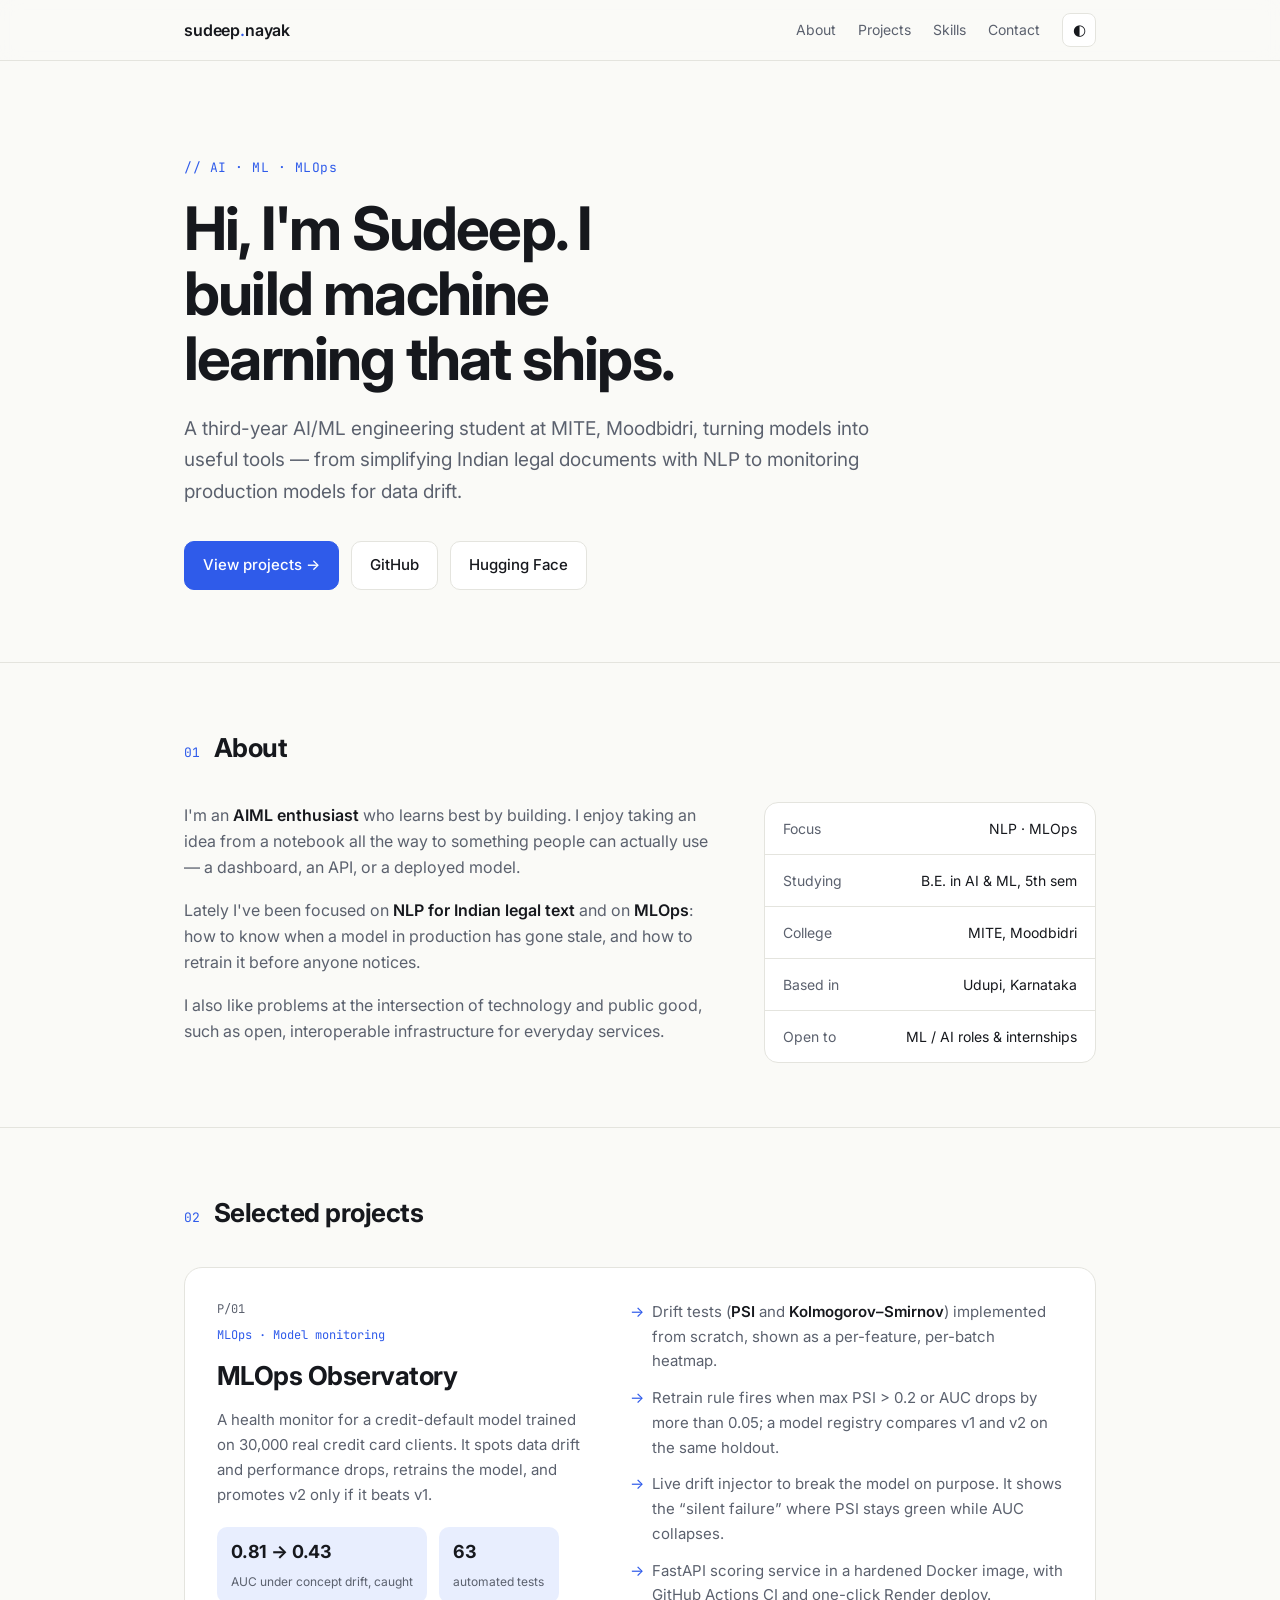
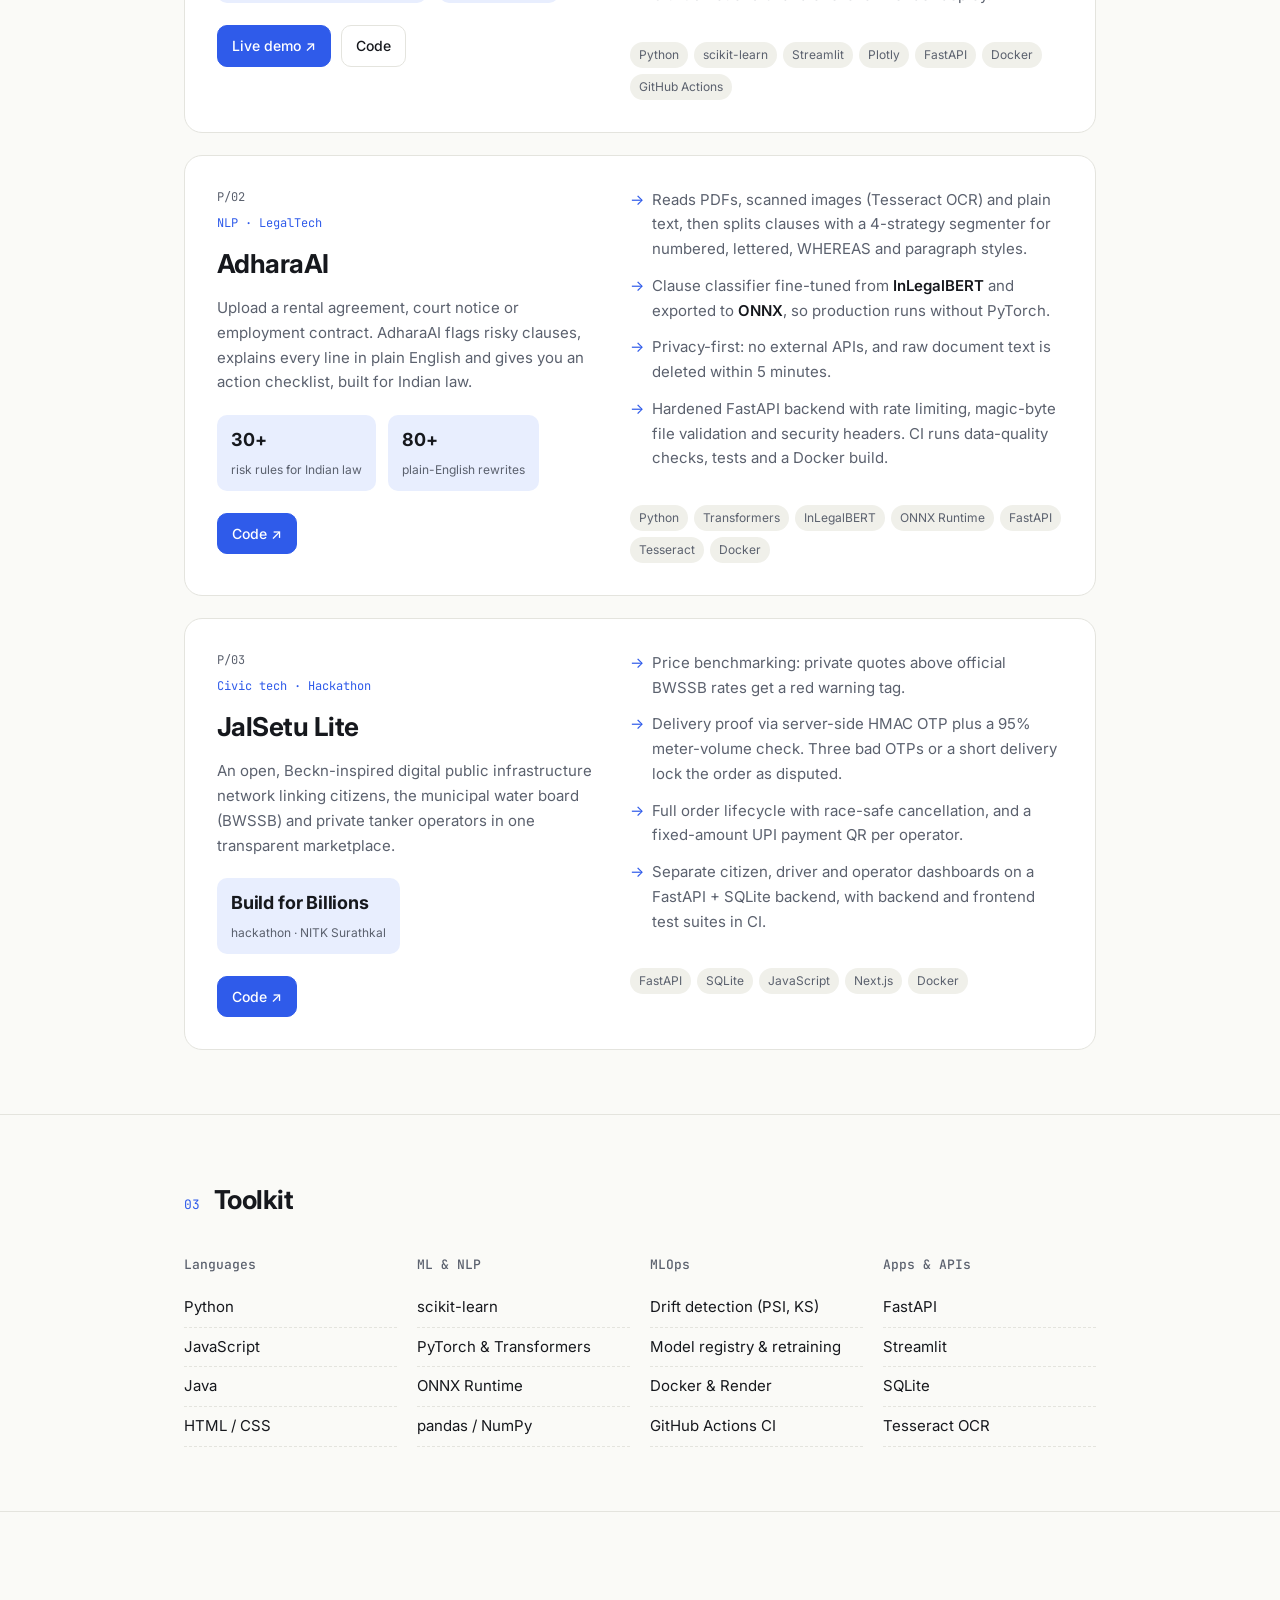
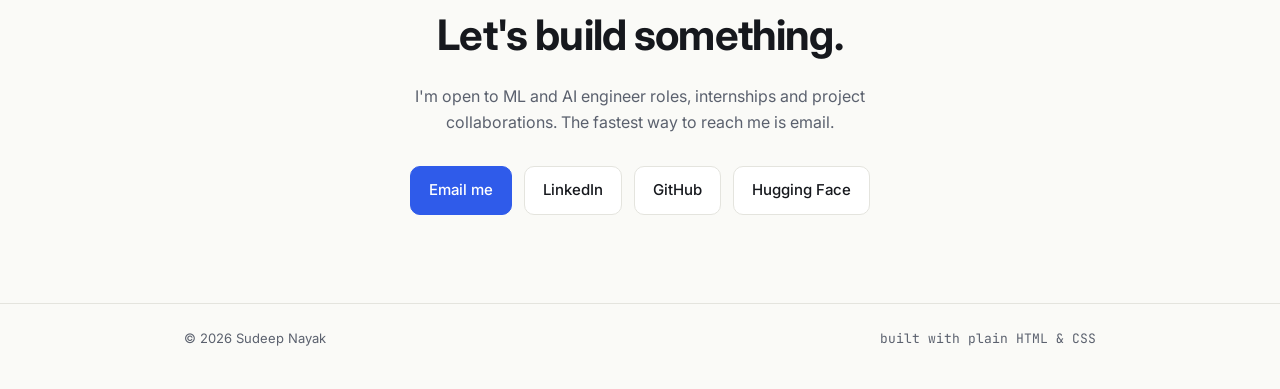
==== index.html @ ed499fe9 "Add LinkedIn link to contact section Co-Authored-By: Claude Opus 5.5 <noreply@anthropic.com> Claude-" ====
<!doctype html>
<html lang="en">
<head>
<meta charset="utf-8">
<meta name="viewport" content="width=device-width, initial-scale=1">
<title>Sudeep Nayak — AI/ML Engineer</title>
<meta name="description" content="Portfolio of Sudeep Nayak, an AI/ML undergraduate building NLP, MLOps and public-infrastructure projects.">
<link rel="preconnect" href="https://fonts.googleapis.com">
<link rel="preconnect" href="https://fonts.gstatic.com" crossorigin>
<link href="https://fonts.googleapis.com/css2?family=Inter:wght@400;500;600;700&family=JetBrains+Mono:wght@400;500&display=swap" rel="stylesheet">
<style>
  :root {
    --bg: #fafaf7;
    --surface: #ffffff;
    --text: #16181d;
    --muted: #5b616e;
    --line: #e4e4de;
    --accent: #2f5bea;
    --accent-soft: #e8eefe;
    --tag: #f0f0ea;
  }
  @media (prefers-color-scheme: dark) {
    :root:not([data-theme="light"]) {
      --bg: #0e1014;
      --surface: #161920;
      --text: #e8e9ec;
      --muted: #9aa0ad;
      --line: #262a33;
      --accent: #7c9cff;
      --accent-soft: #1b2340;
      --tag: #1d2028;
    }
  }
  :root[data-theme="dark"] {
    --bg: #0e1014;
    --surface: #161920;
    --text: #e8e9ec;
    --muted: #9aa0ad;
    --line: #262a33;
    --accent: #7c9cff;
    --accent-soft: #1b2340;
    --tag: #1d2028;
  }

  * { box-sizing: border-box; }
  html { scroll-behavior: smooth; }
  body {
    margin: 0;
    background: var(--bg);
    color: var(--text);
    font: 16px/1.65 Inter, system-ui, -apple-system, Segoe UI, sans-serif;
    -webkit-font-smoothing: antialiased;
  }
  a { color: inherit; }
  .mono { font-family: "JetBrains Mono", ui-monospace, monospace; }
  .wrap { max-width: 960px; margin: 0 auto; padding: 0 24px; }

  /* nav */
  header.nav {
    position: sticky; top: 0; z-index: 10;
    background: color-mix(in srgb, var(--bg) 85%, transparent);
    backdrop-filter: blur(10px);
    border-bottom: 1px solid var(--line);
  }
  header.nav .wrap { display: flex; align-items: center; justify-content: space-between; height: 60px; }
  .brand { font-weight: 600; text-decoration: none; letter-spacing: -0.01em; }
  .brand span { color: var(--accent); }
  nav { display: flex; gap: 22px; align-items: center; }
  nav a { text-decoration: none; color: var(--muted); font-size: 14px; }
  nav a:hover { color: var(--text); }
  .theme-btn {
    border: 1px solid var(--line); background: var(--surface); color: var(--text);
    width: 34px; height: 34px; border-radius: 8px; cursor: pointer; font-size: 15px;
  }

  /* hero */
  .hero { padding: 96px 0 72px; }
  .eyebrow { font-size: 13px; color: var(--accent); letter-spacing: 0.04em; margin: 0 0 18px; }
  .hero h1 {
    font-size: clamp(36px, 6vw, 60px); line-height: 1.08; letter-spacing: -0.03em;
    margin: 0 0 22px; font-weight: 700; max-width: 14ch;
  }
  .hero p.lead { font-size: 19px; color: var(--muted); max-width: 58ch; margin: 0 0 34px; }
  .cta { display: flex; gap: 12px; flex-wrap: wrap; }
  .btn {
    display: inline-flex; align-items: center; gap: 8px;
    padding: 11px 18px; border-radius: 10px; font-weight: 500; font-size: 15px;
    text-decoration: none; border: 1px solid var(--line); background: var(--surface);
  }
  .btn.primary { background: var(--accent); border-color: var(--accent); color: #fff; }
  :root[data-theme="dark"] .btn.primary { color: #0e1014; }
  @media (prefers-color-scheme: dark) { :root:not([data-theme="light"]) .btn.primary { color: #0e1014; } }
  .btn:hover { transform: translateY(-1px); }

  /* sections */
  section { padding: 64px 0; border-top: 1px solid var(--line); }
  .sec-head { display: flex; align-items: baseline; gap: 14px; margin-bottom: 32px; }
  .sec-head .num { color: var(--accent); font-size: 13px; }
  .sec-head h2 { margin: 0; font-size: 26px; letter-spacing: -0.02em; }

  .about { display: grid; grid-template-columns: 1.6fr 1fr; gap: 48px; }
  .about p { margin: 0 0 16px; color: var(--muted); }
  .about p strong { color: var(--text); font-weight: 600; }
  .facts { list-style: none; padding: 0; margin: 0; border: 1px solid var(--line); border-radius: 14px; background: var(--surface); }
  .facts li { display: flex; justify-content: space-between; gap: 12px; padding: 14px 18px; border-bottom: 1px solid var(--line); font-size: 14px; }
  .facts li:last-child { border-bottom: 0; }
  .facts li span:first-child { color: var(--muted); }
  .facts li span:last-child { text-align: right; }

  /* projects */
  .projects { display: grid; gap: 22px; }
  .proj {
    display: grid; grid-template-columns: 1fr 1.15fr; gap: 36px;
    background: var(--surface); border: 1px solid var(--line); border-radius: 18px; padding: 32px;
    transition: border-color .15s;
  }
  .proj:hover { border-color: var(--accent); }
  .idx { font-size: 12px; color: var(--muted); margin-bottom: 6px; }
  .kind { font-size: 12px; color: var(--accent); margin-bottom: 10px; }
  .proj h3 { margin: 0 0 10px; font-size: 26px; letter-spacing: -0.02em; }
  .proj .sum { margin: 0 0 20px; color: var(--muted); font-size: 15px; }
  .stat-row { display: flex; gap: 12px; flex-wrap: wrap; margin-bottom: 22px; }
  .stat { background: var(--accent-soft); border-radius: 10px; padding: 10px 14px; min-width: 120px; }
  .stat b { display: block; font-size: 18px; letter-spacing: -0.01em; }
  .stat span { font-size: 12px; color: var(--muted); }
  .links { display: flex; gap: 10px; flex-wrap: wrap; }
  .btn.sm { padding: 8px 14px; font-size: 14px; }
  .hl { margin: 0 0 22px; padding: 0; list-style: none; }
  .hl li { position: relative; padding: 0 0 12px 22px; font-size: 15px; color: var(--muted); }
  .hl li::before { content: "→"; position: absolute; left: 0; color: var(--accent); }
  .hl b { color: var(--text); font-weight: 600; }
  .tags { display: flex; flex-wrap: wrap; gap: 6px; }
  .tag { font-size: 12px; padding: 3px 9px; border-radius: 999px; background: var(--tag); color: var(--muted); }

  /* skills */
  .skills { display: grid; grid-template-columns: repeat(4, 1fr); gap: 20px; }
  .skill-col h4 { margin: 0 0 12px; font-size: 13px; color: var(--muted); font-weight: 500; }
  .skill-col ul { list-style: none; padding: 0; margin: 0; }
  .skill-col li { padding: 7px 0; border-bottom: 1px dashed var(--line); font-size: 15px; }

  /* contact */
  .contact { text-align: center; padding: 88px 0; }
  .contact h2 { font-size: clamp(28px, 4.5vw, 42px); letter-spacing: -0.02em; margin: 0 0 14px; }
  .contact p { color: var(--muted); margin: 0 auto 30px; max-width: 48ch; }
  .contact .cta { justify-content: center; }
  footer { border-top: 1px solid var(--line); padding: 24px 0 40px; font-size: 13px; color: var(--muted); }
  footer .wrap { display: flex; justify-content: space-between; flex-wrap: wrap; gap: 8px; }

  @media (max-width: 760px) {
    .wrap { padding: 0 16px; }
    nav a.hide-sm { display: none; }
    .hero { padding: 64px 0 52px; }
    .about { grid-template-columns: 1fr; gap: 24px; }
    .proj { grid-template-columns: 1fr; gap: 8px; padding: 22px; }
    .skills { grid-template-columns: 1fr 1fr; }
  }
</style>
</head>
<body>

<header class="nav">
  <div class="wrap">
    <a class="brand" href="#top">sudeep<span>.</span>nayak</a>
    <nav>
      <a class="hide-sm" href="#about">About</a>
      <a href="#projects">Projects</a>
      <a class="hide-sm" href="#skills">Skills</a>
      <a href="#contact">Contact</a>
      <button class="theme-btn" id="theme" aria-label="Toggle dark mode">◐</button>
    </nav>
  </div>
</header>

<main id="top">
  <div class="wrap">
    <div class="hero">
      <p class="eyebrow mono">// AI · ML · MLOps</p>
      <h1>Hi, I'm Sudeep. I build machine learning that ships.</h1>
      <p class="lead">A third-year AI/ML engineering student at MITE, Moodbidri, turning models into useful tools — from simplifying Indian legal documents with NLP to monitoring production models for data drift.</p>
      <div class="cta">
        <a class="btn primary" href="#projects">View projects →</a>
        <a class="btn" href="https://github.com/Sudeepn1104" target="_blank" rel="noopener">GitHub</a>
        <a class="btn" href="https://huggingface.co/Sudeepn1104" target="_blank" rel="noopener">Hugging Face</a>
      </div>
    </div>
  </div>

  <section id="about">
    <div class="wrap">
      <div class="sec-head"><span class="num mono">01</span><h2>About</h2></div>
      <div class="about">
        <div>
          <p>I'm an <strong>AIML enthusiast</strong> who learns best by building. I enjoy taking an idea from a notebook all the way to something people can actually use — a dashboard, an API, or a deployed model.</p>
          <p>Lately I've been focused on <strong>NLP for Indian legal text</strong> and on <strong>MLOps</strong>: how to know when a model in production has gone stale, and how to retrain it before anyone notices.</p>
          <p>I also like problems at the intersection of technology and public good, such as open, interoperable infrastructure for everyday services.</p>
        </div>
        <ul class="facts">
          <li><span>Focus</span><span>NLP · MLOps</span></li>
          <li><span>Studying</span><span>B.E. in AI &amp; ML, 5th sem</span></li>
          <li><span>College</span><span>MITE, Moodbidri</span></li>
          <li><span>Based in</span><span>Udupi, Karnataka</span></li>
          <li><span>Open to</span><span>ML / AI roles &amp; internships</span></li>
        </ul>
      </div>
    </div>
  </section>

  <section id="projects">
    <div class="wrap">
      <div class="sec-head"><span class="num mono">02</span><h2>Selected projects</h2></div>

      <div class="projects">
        <article class="proj">
          <div class="proj-side">
            <div class="idx mono">P/01</div>
            <div class="kind mono">MLOps · Model monitoring</div>
            <h3>MLOps Observatory</h3>
            <p class="sum">A health monitor for a credit-default model trained on 30,000 real credit card clients. It spots data drift and performance drops, retrains the model, and promotes v2 only if it beats v1.</p>
            <div class="stat-row">
              <div class="stat"><b>0.81 → 0.43</b><span>AUC under concept drift, caught</span></div>
              <div class="stat"><b>63</b><span>automated tests</span></div>
            </div>
            <div class="links">
              <a class="btn primary sm" href="https://mlops-observatory-sudeepunayak.streamlit.app/" target="_blank" rel="noopener">Live demo ↗</a>
              <a class="btn sm" href="https://github.com/Sudeepn1104/MLOPs-Observatory" target="_blank" rel="noopener">Code</a>
            </div>
          </div>
          <div class="proj-main">
            <ul class="hl">
              <li>Drift tests (<b>PSI</b> and <b>Kolmogorov–Smirnov</b>) implemented from scratch, shown as a per-feature, per-batch heatmap.</li>
              <li>Retrain rule fires when max PSI &gt; 0.2 or AUC drops by more than 0.05; a model registry compares v1 and v2 on the same holdout.</li>
              <li>Live drift injector to break the model on purpose. It shows the “silent failure” where PSI stays green while AUC collapses.</li>
              <li>FastAPI scoring service in a hardened Docker image, with GitHub Actions CI and one-click Render deploy.</li>
            </ul>
            <div class="tags"><span class="tag">Python</span><span class="tag">scikit-learn</span><span class="tag">Streamlit</span><span class="tag">Plotly</span><span class="tag">FastAPI</span><span class="tag">Docker</span><span class="tag">GitHub Actions</span></div>
          </div>
        </article>

        <article class="proj">
          <div class="proj-side">
            <div class="idx mono">P/02</div>
            <div class="kind mono">NLP · LegalTech</div>
            <h3>AdharaAI</h3>
            <p class="sum">Upload a rental agreement, court notice or employment contract. AdharaAI flags risky clauses, explains every line in plain English and gives you an action checklist, built for Indian law.</p>
            <div class="stat-row">
              <div class="stat"><b>30+</b><span>risk rules for Indian law</span></div>
              <div class="stat"><b>80+</b><span>plain-English rewrites</span></div>
            </div>
            <div class="links">
              <a class="btn primary sm" href="https://github.com/Sudeepn1104/AdharaAI" target="_blank" rel="noopener">Code ↗</a>
            </div>
          </div>
          <div class="proj-main">
            <ul class="hl">
              <li>Reads PDFs, scanned images (Tesseract OCR) and plain text, then splits clauses with a 4-strategy segmenter for numbered, lettered, WHEREAS and paragraph styles.</li>
              <li>Clause classifier fine-tuned from <b>InLegalBERT</b> and exported to <b>ONNX</b>, so production runs without PyTorch.</li>
              <li>Privacy-first: no external APIs, and raw document text is deleted within 5 minutes.</li>
              <li>Hardened FastAPI backend with rate limiting, magic-byte file validation and security headers. CI runs data-quality checks, tests and a Docker build.</li>
            </ul>
            <div class="tags"><span class="tag">Python</span><span class="tag">Transformers</span><span class="tag">InLegalBERT</span><span class="tag">ONNX Runtime</span><span class="tag">FastAPI</span><span class="tag">Tesseract</span><span class="tag">Docker</span></div>
          </div>
        </article>

        <article class="proj">
          <div class="proj-side">
            <div class="idx mono">P/03</div>
            <div class="kind mono">Civic tech · Hackathon</div>
            <h3>JalSetu Lite</h3>
            <p class="sum">An open, Beckn-inspired digital public infrastructure network linking citizens, the municipal water board (BWSSB) and private tanker operators in one transparent marketplace.</p>
            <div class="stat-row">
              <div class="stat"><b>Build for Billions</b><span>hackathon · NITK Surathkal</span></div>
            </div>
            <div class="links">
              <a class="btn primary sm" href="https://github.com/Sudeepn1104/jalsetu-lite" target="_blank" rel="noopener">Code ↗</a>
            </div>
          </div>
          <div class="proj-main">
            <ul class="hl">
              <li>Price benchmarking: private quotes above official BWSSB rates get a red warning tag.</li>
              <li>Delivery proof via server-side HMAC OTP plus a 95% meter-volume check. Three bad OTPs or a short delivery lock the order as disputed.</li>
              <li>Full order lifecycle with race-safe cancellation, and a fixed-amount UPI payment QR per operator.</li>
              <li>Separate citizen, driver and operator dashboards on a FastAPI + SQLite backend, with backend and frontend test suites in CI.</li>
            </ul>
            <div class="tags"><span class="tag">FastAPI</span><span class="tag">SQLite</span><span class="tag">JavaScript</span><span class="tag">Next.js</span><span class="tag">Docker</span></div>
          </div>
        </article>
      </div>
    </div>
  </section>

  <section id="skills">
    <div class="wrap">
      <div class="sec-head"><span class="num mono">03</span><h2>Toolkit</h2></div>
      <div class="skills">
        <div class="skill-col"><h4 class="mono">Languages</h4><ul><li>Python</li><li>JavaScript</li><li>Java</li><li>HTML / CSS</li></ul></div>
        <div class="skill-col"><h4 class="mono">ML &amp; NLP</h4><ul><li>scikit-learn</li><li>PyTorch &amp; Transformers</li><li>ONNX Runtime</li><li>pandas / NumPy</li></ul></div>
        <div class="skill-col"><h4 class="mono">MLOps</h4><ul><li>Drift detection (PSI, KS)</li><li>Model registry &amp; retraining</li><li>Docker &amp; Render</li><li>GitHub Actions CI</li></ul></div>
        <div class="skill-col"><h4 class="mono">Apps &amp; APIs</h4><ul><li>FastAPI</li><li>Streamlit</li><li>SQLite</li><li>Tesseract OCR</li></ul></div>
      </div>
    </div>
  </section>

  <section id="contact" class="contact">
    <div class="wrap">
      <h2>Let's build something.</h2>
      <p>I'm open to ML and AI engineer roles, internships and project collaborations. The fastest way to reach me is email.</p>
      <div class="cta">
        <a class="btn primary" href="mailto:sudeepnayak1104@gmail.com">Email me</a>
        <a class="btn" href="https://www.linkedin.com/in/sudeep-u-nayak-b69313374/" target="_blank" rel="noopener">LinkedIn</a>
        <a class="btn" href="https://github.com/Sudeepn1104" target="_blank" rel="noopener">GitHub</a>
        <a class="btn" href="https://huggingface.co/Sudeepn1104" target="_blank" rel="noopener">Hugging Face</a>
      </div>
    </div>
  </section>
</main>

<footer>
  <div class="wrap">
    <span>© <span id="yr">2026</span> Sudeep Nayak</span>
    <span class="mono">built with plain HTML &amp; CSS</span>
  </div>
</footer>

<script>
  (function () {
    var root = document.documentElement, btn = document.getElementById('theme');
    try { var saved = localStorage.getItem('theme'); if (saved) root.dataset.theme = saved; } catch (e) {}
    btn.addEventListener('click', function () {
      var dark = root.dataset.theme ? root.dataset.theme === 'dark'
        : matchMedia('(prefers-color-scheme: dark)').matches;
      root.dataset.theme = dark ? 'light' : 'dark';
      try { localStorage.setItem('theme', root.dataset.theme); } catch (e) {}
    });
    document.getElementById('yr').textContent = new Date().getFullYear();
  })();
</script>
</body>
</html>
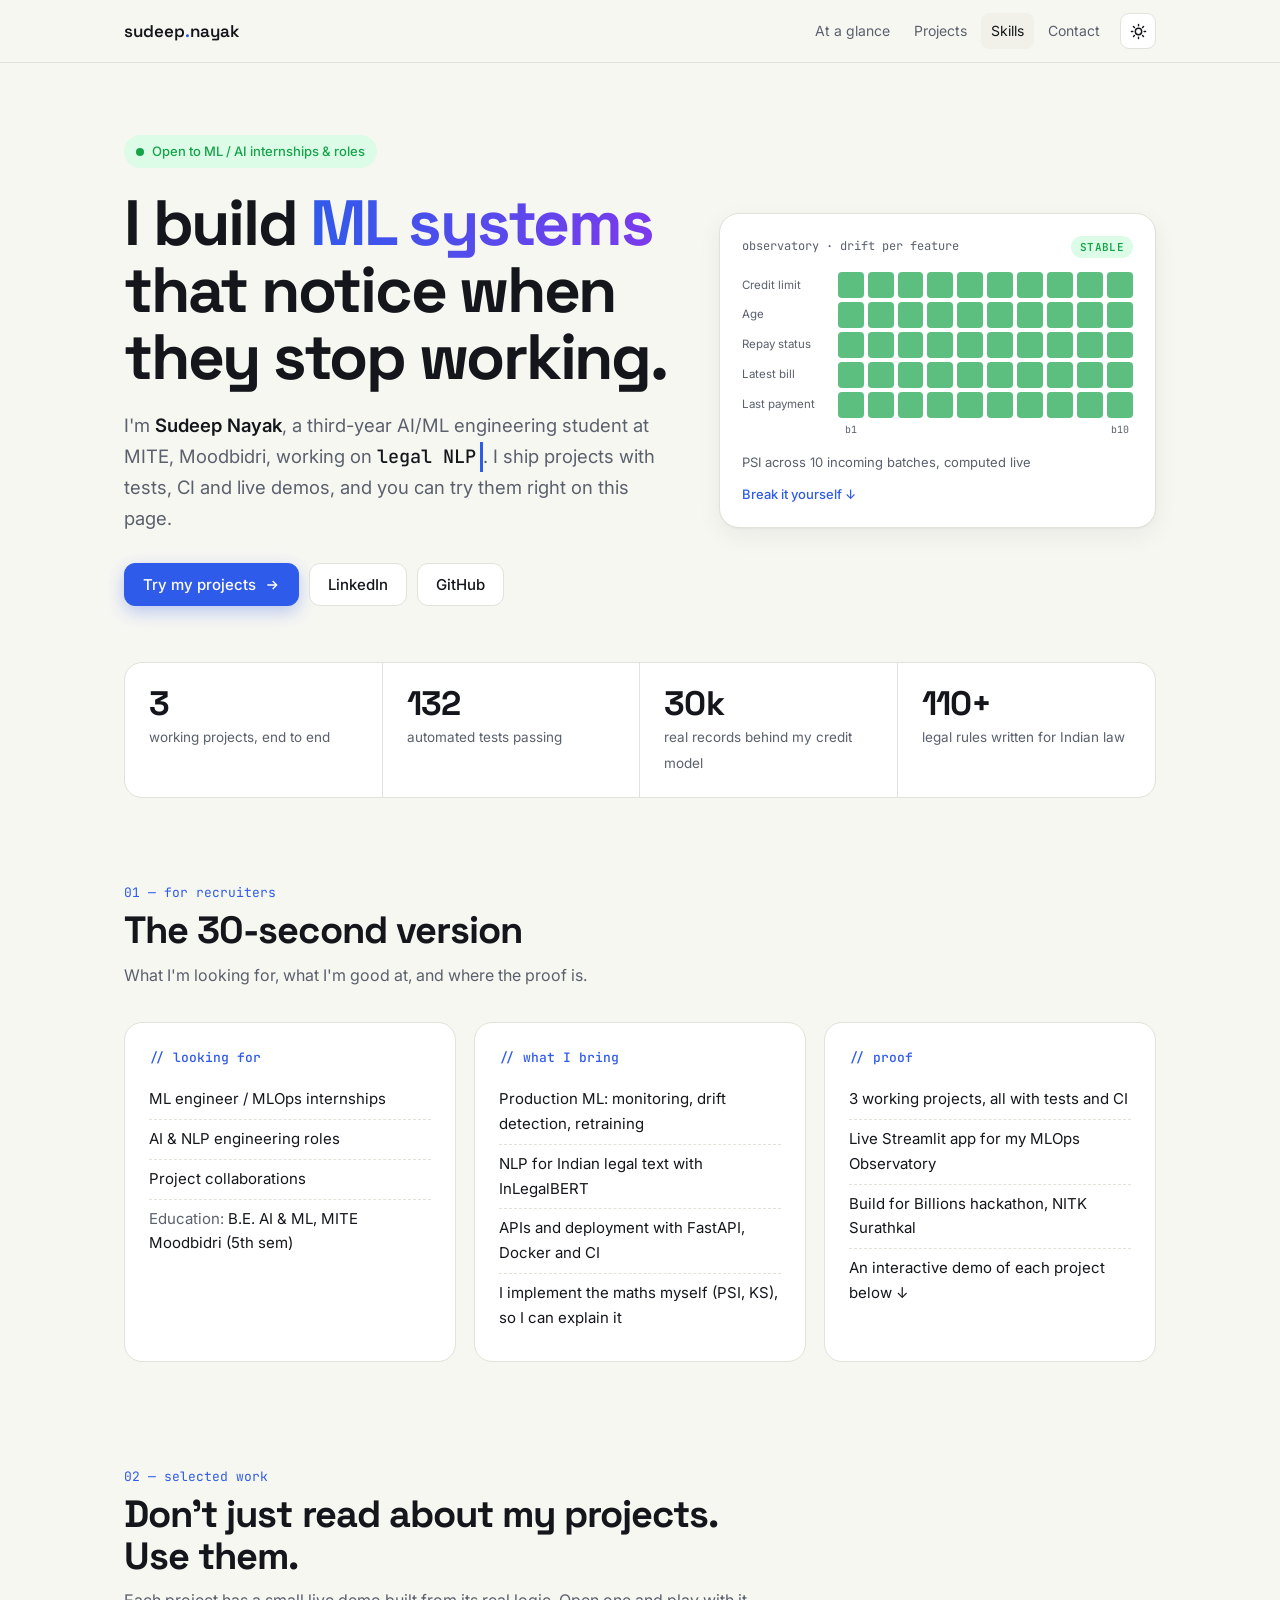
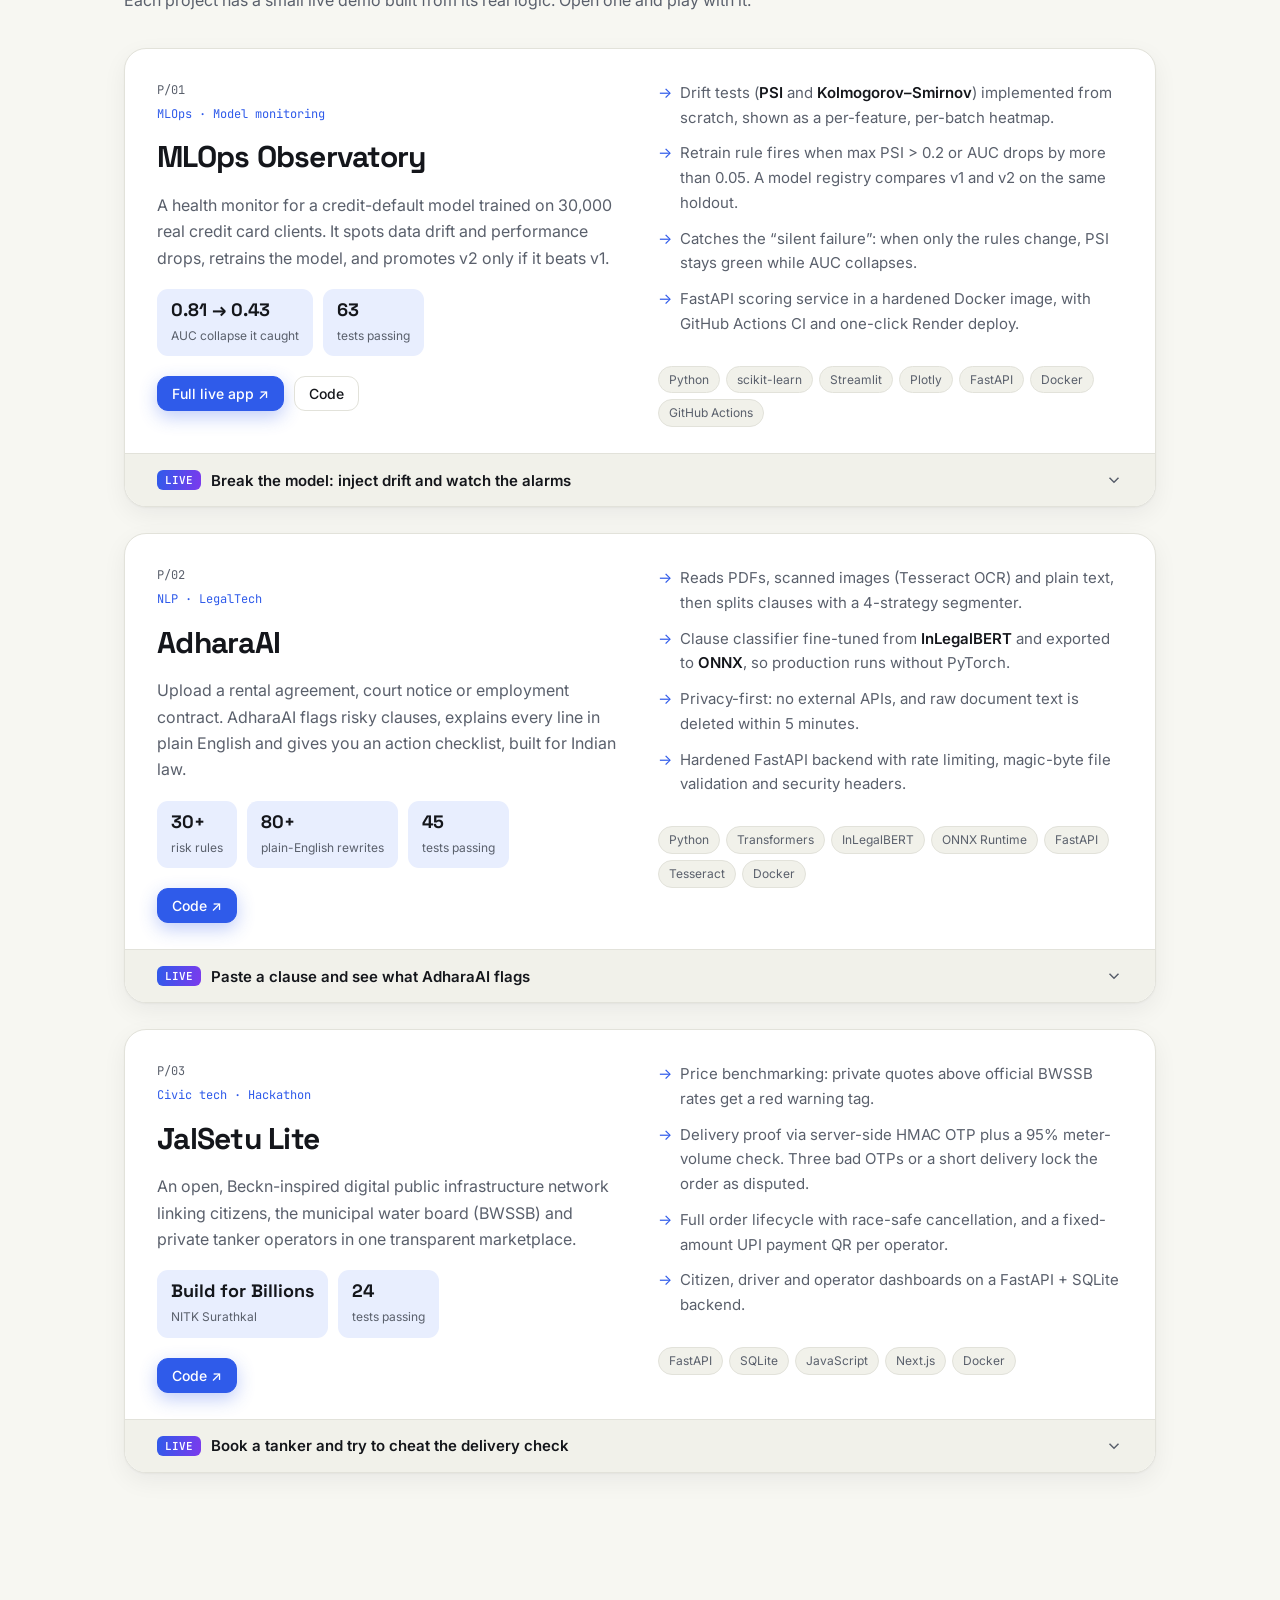
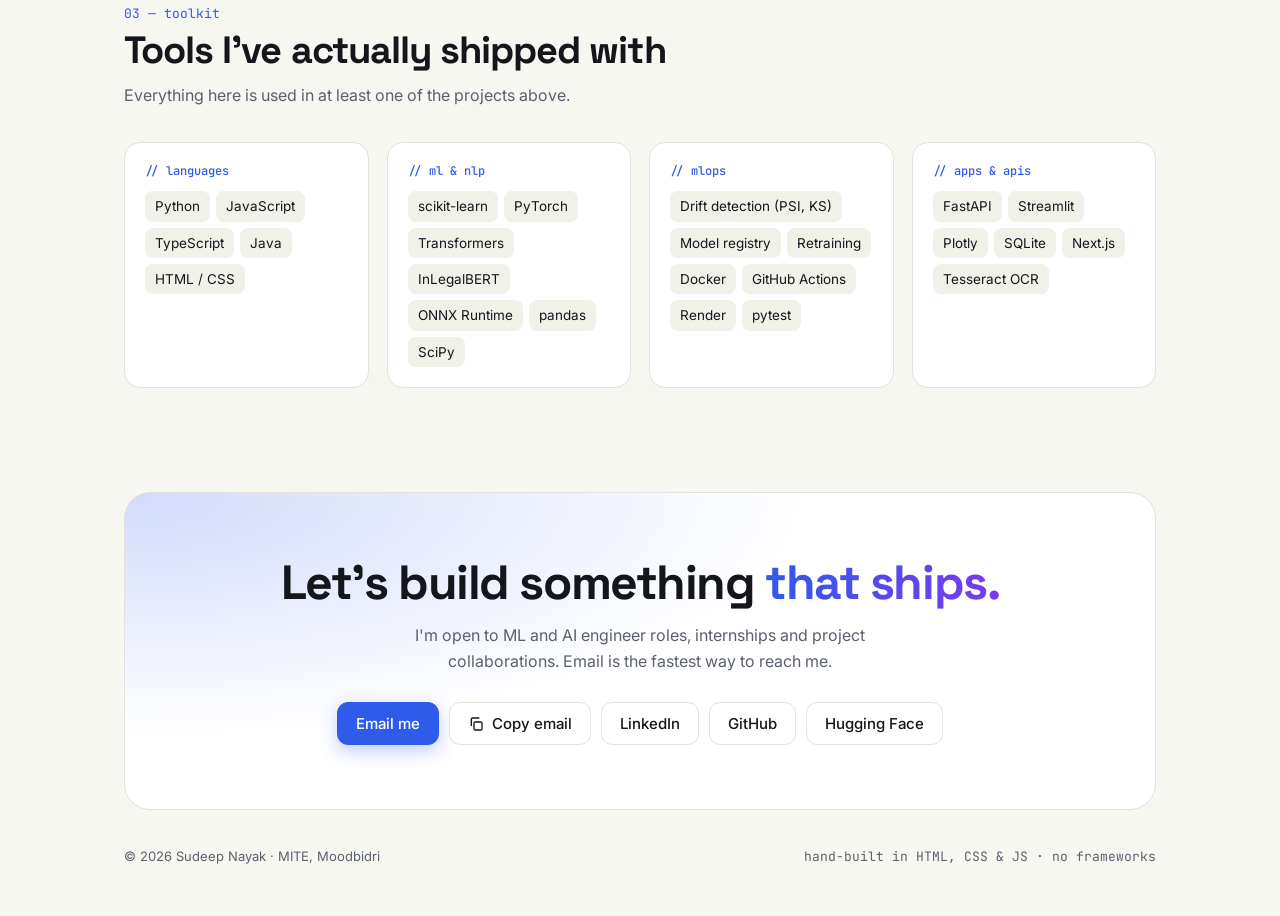
==== commit 9d5cf5da: "Make portfolio interactive - Live demos for all three projects, built from their real logic:   drift" ====
--- a/index.html
+++ b/index.html
@@ -3,170 +3,279 @@
 <head>
 <meta charset="utf-8">
 <meta name="viewport" content="width=device-width, initial-scale=1">
-<title>Sudeep Nayak — AI/ML Engineer</title>
-<meta name="description" content="Portfolio of Sudeep Nayak, an AI/ML undergraduate building NLP, MLOps and public-infrastructure projects.">
+<title>Sudeep Nayak — ML &amp; MLOps Engineer</title>
+<meta name="description" content="Sudeep Nayak, third-year AI/ML engineering student at MITE Moodbidri. Interactive portfolio: MLOps Observatory, AdharaAI and JalSetu Lite.">
+<meta property="og:title" content="Sudeep Nayak — ML &amp; MLOps Engineer">
+<meta property="og:description" content="I build ML systems that notice when they stop working. Try my projects live on this page.">
 <link rel="preconnect" href="https://fonts.googleapis.com">
 <link rel="preconnect" href="https://fonts.gstatic.com" crossorigin>
-<link href="https://fonts.googleapis.com/css2?family=Inter:wght@400;500;600;700&family=JetBrains+Mono:wght@400;500&display=swap" rel="stylesheet">
+<link href="https://fonts.googleapis.com/css2?family=Space+Grotesk:wght@500;600;700&family=Inter:wght@400;500;600&family=JetBrains+Mono:wght@400;500&display=swap" rel="stylesheet">
 <style>
   :root {
-    --bg: #fafaf7;
+    --bg: #f7f7f2;
     --surface: #ffffff;
-    --text: #16181d;
-    --muted: #5b616e;
-    --line: #e4e4de;
+    --surface-2: #f1f1ea;
+    --text: #14161b;
+    --muted: #5a606c;
+    --line: #e2e2da;
     --accent: #2f5bea;
+    --accent-2: #7c3aed;
     --accent-soft: #e8eefe;
-    --tag: #f0f0ea;
+    --ok: #16a34a; --ok-soft: #dcfce7;
+    --warn: #d97706; --warn-soft: #fef3c7;
+    --bad: #dc2626; --bad-soft: #fee2e2;
+    --on-accent: #ffffff;
+    --shadow: 0 1px 2px rgba(20,22,27,.04), 0 8px 24px rgba(20,22,27,.06);
   }
   @media (prefers-color-scheme: dark) {
     :root:not([data-theme="light"]) {
-      --bg: #0e1014;
-      --surface: #161920;
-      --text: #e8e9ec;
-      --muted: #9aa0ad;
-      --line: #262a33;
-      --accent: #7c9cff;
-      --accent-soft: #1b2340;
-      --tag: #1d2028;
+      --bg: #0c0e12; --surface: #14171d; --surface-2: #1a1e26; --text: #e9eaee; --muted: #9aa1ae; --line: #252a33;
+      --accent: #7c9cff; --accent-2: #b38cff; --accent-soft: #1a2240;
+      --ok: #4ade80; --ok-soft: #0f2a1a; --warn: #fbbf24; --warn-soft: #2d230b; --bad: #f87171; --bad-soft: #321414;
+      --on-accent: #0c0e12; --shadow: 0 1px 2px rgba(0,0,0,.3), 0 8px 24px rgba(0,0,0,.25);
     }
   }
   :root[data-theme="dark"] {
-    --bg: #0e1014;
-    --surface: #161920;
-    --text: #e8e9ec;
-    --muted: #9aa0ad;
-    --line: #262a33;
-    --accent: #7c9cff;
-    --accent-soft: #1b2340;
-    --tag: #1d2028;
+    --bg: #0c0e12; --surface: #14171d; --surface-2: #1a1e26; --text: #e9eaee; --muted: #9aa1ae; --line: #252a33;
+    --accent: #7c9cff; --accent-2: #b38cff; --accent-soft: #1a2240;
+    --ok: #4ade80; --ok-soft: #0f2a1a; --warn: #fbbf24; --warn-soft: #2d230b; --bad: #f87171; --bad-soft: #321414;
+    --on-accent: #0c0e12; --shadow: 0 1px 2px rgba(0,0,0,.3), 0 8px 24px rgba(0,0,0,.25);
   }
 
   * { box-sizing: border-box; }
-  html { scroll-behavior: smooth; }
-  body {
-    margin: 0;
-    background: var(--bg);
-    color: var(--text);
-    font: 16px/1.65 Inter, system-ui, -apple-system, Segoe UI, sans-serif;
-    -webkit-font-smoothing: antialiased;
-  }
+  html { scroll-behavior: smooth; scroll-padding-top: 72px; }
+  body { margin: 0; background: var(--bg); color: var(--text); font: 16px/1.65 Inter, system-ui, sans-serif; -webkit-font-smoothing: antialiased; overflow-x: hidden; }
   a { color: inherit; }
+  h1, h2, h3 { font-family: "Space Grotesk", Inter, sans-serif; }
   .mono { font-family: "JetBrains Mono", ui-monospace, monospace; }
-  .wrap { max-width: 960px; margin: 0 auto; padding: 0 24px; }
-
-  /* nav */
-  header.nav {
-    position: sticky; top: 0; z-index: 10;
-    background: color-mix(in srgb, var(--bg) 85%, transparent);
-    backdrop-filter: blur(10px);
-    border-bottom: 1px solid var(--line);
-  }
-  header.nav .wrap { display: flex; align-items: center; justify-content: space-between; height: 60px; }
-  .brand { font-weight: 600; text-decoration: none; letter-spacing: -0.01em; }
+  .wrap { max-width: 1080px; margin: 0 auto; padding: 0 24px; }
+  :focus-visible { outline: 2px solid var(--accent); outline-offset: 2px; border-radius: 6px; }
+
+  /* progress + nav */
+  #progress { position: fixed; top: 0; left: 0; height: 3px; width: 0; z-index: 30; background: linear-gradient(90deg, var(--accent), var(--accent-2)); }
+  header.nav { position: sticky; top: 0; z-index: 20; background: color-mix(in srgb, var(--bg) 82%, transparent); backdrop-filter: blur(12px); border-bottom: 1px solid var(--line); }
+  header.nav .wrap { display: flex; align-items: center; justify-content: space-between; height: 62px; }
+  .brand { font: 600 17px "Space Grotesk", sans-serif; text-decoration: none; }
   .brand span { color: var(--accent); }
-  nav { display: flex; gap: 22px; align-items: center; }
-  nav a { text-decoration: none; color: var(--muted); font-size: 14px; }
+  nav { display: flex; gap: 4px; align-items: center; }
+  nav a { text-decoration: none; color: var(--muted); font-size: 14px; padding: 6px 10px; border-radius: 8px; }
   nav a:hover { color: var(--text); }
-  .theme-btn {
-    border: 1px solid var(--line); background: var(--surface); color: var(--text);
-    width: 34px; height: 34px; border-radius: 8px; cursor: pointer; font-size: 15px;
-  }
+  nav a.active { color: var(--text); background: var(--surface-2); }
+  .icon-btn { border: 1px solid var(--line); background: var(--surface); color: var(--text); width: 36px; height: 36px; border-radius: 9px; cursor: pointer; display: grid; place-items: center; margin-left: 6px; }
+  .icon-btn svg { width: 17px; height: 17px; }
+
+  /* buttons */
+  .btn { display: inline-flex; align-items: center; gap: 8px; padding: 11px 18px; border-radius: 11px; font: 500 15px Inter, sans-serif; text-decoration: none; border: 1px solid var(--line); background: var(--surface); color: var(--text); cursor: pointer; transition: transform .15s, border-color .15s, box-shadow .15s; }
+  .btn:hover { transform: translateY(-1px); border-color: var(--accent); }
+  .btn:disabled { opacity: .55; cursor: default; transform: none; }
+  .btn.primary { background: var(--accent); border-color: var(--accent); color: var(--on-accent); box-shadow: 0 6px 18px color-mix(in srgb, var(--accent) 30%, transparent); }
+  .btn.sm { padding: 8px 14px; font-size: 14px; }
+  .btn svg { width: 16px; height: 16px; }
 
   /* hero */
-  .hero { padding: 96px 0 72px; }
-  .eyebrow { font-size: 13px; color: var(--accent); letter-spacing: 0.04em; margin: 0 0 18px; }
-  .hero h1 {
-    font-size: clamp(36px, 6vw, 60px); line-height: 1.08; letter-spacing: -0.03em;
-    margin: 0 0 22px; font-weight: 700; max-width: 14ch;
-  }
-  .hero p.lead { font-size: 19px; color: var(--muted); max-width: 58ch; margin: 0 0 34px; }
-  .cta { display: flex; gap: 12px; flex-wrap: wrap; }
-  .btn {
-    display: inline-flex; align-items: center; gap: 8px;
-    padding: 11px 18px; border-radius: 10px; font-weight: 500; font-size: 15px;
-    text-decoration: none; border: 1px solid var(--line); background: var(--surface);
-  }
-  .btn.primary { background: var(--accent); border-color: var(--accent); color: #fff; }
-  :root[data-theme="dark"] .btn.primary { color: #0e1014; }
-  @media (prefers-color-scheme: dark) { :root:not([data-theme="light"]) .btn.primary { color: #0e1014; } }
-  .btn:hover { transform: translateY(-1px); }
+  .hero { padding: 72px 0 56px; position: relative; }
+  .hero-grid { display: grid; grid-template-columns: 1.25fr 1fr; gap: 48px; align-items: center; }
+  .badge { display: inline-flex; align-items: center; gap: 8px; font-size: 13px; padding: 6px 12px; border-radius: 999px; background: var(--ok-soft); color: var(--ok); font-weight: 500; margin-bottom: 22px; }
+  .dot { width: 8px; height: 8px; border-radius: 50%; background: var(--ok); position: relative; }
+  .dot::after { content: ""; position: absolute; inset: -4px; border-radius: 50%; border: 2px solid var(--ok); opacity: 0; animation: ping 2s infinite; }
+  @keyframes ping { 0% { transform: scale(.6); opacity: .8; } 100% { transform: scale(1.6); opacity: 0; } }
+  .hero h1 { font-size: clamp(38px, 5.6vw, 64px); line-height: 1.04; letter-spacing: -0.035em; margin: 0 0 20px; }
+  .grad { background: linear-gradient(100deg, var(--accent), var(--accent-2)); -webkit-background-clip: text; background-clip: text; color: transparent; }
+  .rotator { display: inline-block; min-width: 1ch; border-right: 3px solid var(--accent); padding-right: 4px; color: var(--text); font-weight: 500; animation: caret 1s steps(1) infinite; }
+  @keyframes caret { 50% { border-color: transparent; } }
+  .lead { font-size: 18.5px; color: var(--muted); max-width: 54ch; margin: 0 0 30px; }
+  .lead b { color: var(--text); font-weight: 600; }
+  .cta { display: flex; gap: 10px; flex-wrap: wrap; }
+
+  .hero-card { background: var(--surface); border: 1px solid var(--line); border-radius: 20px; padding: 22px; box-shadow: var(--shadow); }
+  .hc-top { display: flex; justify-content: space-between; align-items: center; margin-bottom: 14px; gap: 10px; }
+  .hc-title { font-size: 12px; color: var(--muted); }
+  .pill { font: 600 11px "JetBrains Mono", monospace; padding: 4px 9px; border-radius: 999px; letter-spacing: .03em; white-space: nowrap; }
+  .pill.ok { background: var(--ok-soft); color: var(--ok); }
+  .pill.warn { background: var(--warn-soft); color: var(--warn); }
+  .pill.bad { background: var(--bad-soft); color: var(--bad); }
+  .heat { display: grid; grid-template-columns: 92px repeat(10, 1fr); gap: 4px; align-items: center; }
+  .heat .lbl { font-size: 11.5px; color: var(--muted); white-space: nowrap; overflow: hidden; text-overflow: ellipsis; }
+  .heat .cell { aspect-ratio: 1; border-radius: 4px; transition: background .35s; }
+  .heat .cell.ok { background: color-mix(in srgb, var(--ok) 70%, var(--surface)); }
+  .heat .cell.warn { background: var(--warn); }
+  .heat .cell.bad { background: var(--bad); }
+  .heat .axis { font-size: 10px; color: var(--muted); text-align: center; }
+  .hc-foot { display: flex; justify-content: space-between; align-items: center; margin-top: 14px; font-size: 13px; color: var(--muted); gap: 10px; flex-wrap: wrap; }
+  .hc-foot a { color: var(--accent); text-decoration: none; font-weight: 500; }
+
+  /* stats */
+  .stats { display: grid; grid-template-columns: repeat(4, 1fr); border: 1px solid var(--line); border-radius: 18px; background: var(--surface); overflow: hidden; }
+  .stats div { padding: 22px 24px; border-right: 1px solid var(--line); }
+  .stats div:last-child { border-right: 0; }
+  .stats b { display: block; font: 700 34px/1.1 "Space Grotesk", sans-serif; letter-spacing: -0.02em; }
+  .stats span { font-size: 13.5px; color: var(--muted); }
 
   /* sections */
-  section { padding: 64px 0; border-top: 1px solid var(--line); }
-  .sec-head { display: flex; align-items: baseline; gap: 14px; margin-bottom: 32px; }
+  section { padding: 84px 0 20px; }
+  .sec-head { margin-bottom: 34px; max-width: 640px; }
   .sec-head .num { color: var(--accent); font-size: 13px; }
-  .sec-head h2 { margin: 0; font-size: 26px; letter-spacing: -0.02em; }
-
-  .about { display: grid; grid-template-columns: 1.6fr 1fr; gap: 48px; }
-  .about p { margin: 0 0 16px; color: var(--muted); }
-  .about p strong { color: var(--text); font-weight: 600; }
-  .facts { list-style: none; padding: 0; margin: 0; border: 1px solid var(--line); border-radius: 14px; background: var(--surface); }
-  .facts li { display: flex; justify-content: space-between; gap: 12px; padding: 14px 18px; border-bottom: 1px solid var(--line); font-size: 14px; }
-  .facts li:last-child { border-bottom: 0; }
-  .facts li span:first-child { color: var(--muted); }
-  .facts li span:last-child { text-align: right; }
+  .sec-head h2 { margin: 6px 0 10px; font-size: clamp(28px, 3.6vw, 38px); letter-spacing: -0.025em; line-height: 1.1; }
+  .sec-head p { margin: 0; color: var(--muted); }
+
+  /* glance */
+  .glance { display: grid; grid-template-columns: repeat(3, 1fr); gap: 18px; }
+  .g-card { background: var(--surface); border: 1px solid var(--line); border-radius: 18px; padding: 24px; }
+  .g-card h3 { margin: 0 0 12px; font-size: 13px; font-family: "JetBrains Mono", monospace; font-weight: 500; color: var(--accent); }
+  .g-card ul { margin: 0; padding: 0; list-style: none; }
+  .g-card li { padding: 7px 0; border-bottom: 1px dashed var(--line); font-size: 15px; }
+  .g-card li:last-child { border-bottom: 0; }
+  .g-card li span { color: var(--muted); }
 
   /* projects */
-  .projects { display: grid; gap: 22px; }
-  .proj {
-    display: grid; grid-template-columns: 1fr 1.15fr; gap: 36px;
-    background: var(--surface); border: 1px solid var(--line); border-radius: 18px; padding: 32px;
-    transition: border-color .15s;
-  }
-  .proj:hover { border-color: var(--accent); }
-  .idx { font-size: 12px; color: var(--muted); margin-bottom: 6px; }
-  .kind { font-size: 12px; color: var(--accent); margin-bottom: 10px; }
-  .proj h3 { margin: 0 0 10px; font-size: 26px; letter-spacing: -0.02em; }
-  .proj .sum { margin: 0 0 20px; color: var(--muted); font-size: 15px; }
-  .stat-row { display: flex; gap: 12px; flex-wrap: wrap; margin-bottom: 22px; }
-  .stat { background: var(--accent-soft); border-radius: 10px; padding: 10px 14px; min-width: 120px; }
-  .stat b { display: block; font-size: 18px; letter-spacing: -0.01em; }
+  .proj { background: var(--surface); border: 1px solid var(--line); border-radius: 22px; overflow: hidden; margin-bottom: 26px; box-shadow: var(--shadow); }
+  .proj-head { display: grid; grid-template-columns: 1fr 1fr; gap: 36px; padding: 32px 32px 26px; }
+  .idx { font-size: 12px; color: var(--muted); }
+  .kind { font-size: 12px; color: var(--accent); margin: 4px 0 8px; }
+  .proj h3 { margin: 0 0 10px; font-size: 30px; letter-spacing: -0.025em; }
+  .proj .sum { margin: 0 0 18px; color: var(--muted); }
+  .stat-row { display: flex; gap: 10px; flex-wrap: wrap; margin-bottom: 20px; }
+  .stat { background: var(--accent-soft); border-radius: 11px; padding: 9px 14px; }
+  .stat b { display: block; font: 700 18px "Space Grotesk", sans-serif; }
   .stat span { font-size: 12px; color: var(--muted); }
   .links { display: flex; gap: 10px; flex-wrap: wrap; }
-  .btn.sm { padding: 8px 14px; font-size: 14px; }
-  .hl { margin: 0 0 22px; padding: 0; list-style: none; }
-  .hl li { position: relative; padding: 0 0 12px 22px; font-size: 15px; color: var(--muted); }
+  .hl { margin: 0 0 18px; padding: 0; list-style: none; }
+  .hl li { position: relative; padding: 0 0 11px 22px; font-size: 15px; color: var(--muted); }
   .hl li::before { content: "→"; position: absolute; left: 0; color: var(--accent); }
   .hl b { color: var(--text); font-weight: 600; }
   .tags { display: flex; flex-wrap: wrap; gap: 6px; }
-  .tag { font-size: 12px; padding: 3px 9px; border-radius: 999px; background: var(--tag); color: var(--muted); }
+  .tag { font-size: 12px; padding: 3px 10px; border-radius: 999px; background: var(--surface-2); color: var(--muted); border: 1px solid var(--line); }
+
+  /* demo panel */
+  .demo { border-top: 1px solid var(--line); background: var(--surface-2); }
+  .demo-toggle { width: 100%; display: flex; justify-content: space-between; align-items: center; gap: 12px; padding: 16px 32px; border: 0; background: transparent; color: var(--text); cursor: pointer; font: 600 15px Inter, sans-serif; text-align: left; }
+  .demo-toggle:hover { background: color-mix(in srgb, var(--accent) 6%, transparent); }
+  .demo-toggle .try { display: inline-flex; align-items: center; gap: 10px; }
+  .demo-toggle .try i { font-style: normal; font: 600 11px "JetBrains Mono", monospace; padding: 3px 8px; border-radius: 6px; background: linear-gradient(100deg, var(--accent), var(--accent-2)); color: #fff; flex: none; }
+  .demo-toggle .chev { transition: transform .25s; color: var(--muted); flex: none; }
+  .demo-toggle[aria-expanded="true"] .chev { transform: rotate(180deg); }
+  .demo-body { display: grid; grid-template-rows: 0fr; transition: grid-template-rows .35s ease; }
+  .demo-body > div { overflow: hidden; }
+  .demo.open .demo-body { grid-template-rows: 1fr; }
+  .demo-inner { padding: 4px 32px 30px; }
+  .demo-note { font-size: 12.5px; color: var(--muted); margin: 0 0 18px; }
+
+  .obs { display: grid; grid-template-columns: 300px 1fr; gap: 26px; }
+  .ctrl { background: var(--surface); border: 1px solid var(--line); border-radius: 14px; padding: 18px; display: flex; flex-direction: column; gap: 16px; }
+  .ctrl label { font-size: 13.5px; font-weight: 600; display: flex; justify-content: space-between; }
+  .ctrl label output { font: 500 12px "JetBrains Mono", monospace; color: var(--accent); }
+  .ctrl small { display: block; font-size: 12px; color: var(--muted); margin-top: 2px; line-height: 1.45; }
+  input[type=range] { width: 100%; accent-color: var(--accent); margin: 6px 0 0; }
+  .status { border-radius: 12px; padding: 12px 14px; font-size: 13.5px; }
+  .status.ok { background: var(--ok-soft); color: var(--ok); }
+  .status.warn { background: var(--warn-soft); color: var(--warn); }
+  .status.bad { background: var(--bad-soft); color: var(--bad); }
+  .status b { display: block; font-size: 14px; margin-bottom: 2px; }
+  .viz { background: var(--surface); border: 1px solid var(--line); border-radius: 14px; padding: 18px; min-width: 0; }
+  .viz h4 { margin: 0 0 10px; font-size: 13px; font-weight: 600; display: flex; justify-content: space-between; gap: 8px; flex-wrap: wrap; }
+  .viz h4 span { font-weight: 400; color: var(--muted); font-size: 12px; }
+  .legend { display: flex; gap: 12px; font-size: 11.5px; color: var(--muted); }
+  .legend i { display: inline-block; width: 10px; height: 10px; border-radius: 3px; margin-right: 4px; vertical-align: -1px; }
+  svg.auc { width: 100%; height: auto; display: block; overflow: visible; }
+  .registry { margin-top: 14px; display: none; }
+  .registry.show { display: block; }
+  .reg-row { display: grid; grid-template-columns: 40px 1fr 54px; gap: 10px; align-items: center; font-size: 13px; margin-bottom: 6px; }
+  .bar { height: 10px; border-radius: 6px; background: var(--line); overflow: hidden; }
+  .bar i { display: block; height: 100%; width: 0; border-radius: 6px; background: var(--muted); transition: width .6s; }
+  .bar i.win { background: var(--ok); }
+
+  .adh { display: grid; grid-template-columns: 1fr 1fr; gap: 22px; }
+  .chips { display: flex; flex-wrap: wrap; gap: 8px; margin-bottom: 10px; }
+  .chip { font: 500 13px Inter, sans-serif; padding: 6px 12px; border-radius: 999px; border: 1px solid var(--line); background: var(--surface); color: var(--text); cursor: pointer; }
+  .chip[aria-pressed="true"] { border-color: var(--accent); background: var(--accent-soft); color: var(--accent); }
+  textarea { width: 100%; min-height: 160px; resize: vertical; padding: 14px; border-radius: 12px; border: 1px solid var(--line); background: var(--surface); color: var(--text); font: 14.5px/1.6 Inter, sans-serif; }
+  .out { background: var(--surface); border: 1px solid var(--line); border-radius: 12px; padding: 16px; min-height: 160px; }
+  .out h5 { margin: 0 0 8px; font: 500 12px "JetBrains Mono", monospace; color: var(--muted); }
+  .plain { font-size: 14.5px; margin: 0 0 16px; }
+  .plain mark { background: var(--accent-soft); color: var(--accent); border-radius: 4px; padding: 0 3px; }
+  .risk { border-left: 3px solid var(--bad); padding: 8px 12px; background: var(--bad-soft); border-radius: 0 10px 10px 0; margin-bottom: 8px; font-size: 13.5px; }
+  .risk.medium { border-color: var(--warn); background: var(--warn-soft); }
+  .risk b { display: block; font-weight: 600; }
+  .risk em { display: block; font-style: normal; color: var(--muted); margin-top: 3px; }
+  .safe { color: var(--ok); font-size: 14px; margin: 0; }
+
+  .jal { display: grid; grid-template-columns: 1fr 1fr; gap: 22px; }
+  .rail { display: flex; flex-wrap: wrap; gap: 6px; margin-bottom: 16px; }
+  .rail span { font: 500 11px "JetBrains Mono", monospace; padding: 5px 9px; border-radius: 7px; background: var(--surface); border: 1px solid var(--line); color: var(--muted); transition: all .25s; }
+  .rail span.done { color: var(--ok); border-color: color-mix(in srgb, var(--ok) 40%, var(--line)); }
+  .rail span.now { color: var(--on-accent); background: var(--accent); border-color: var(--accent); }
+  .rail span.disputed { color: #fff; background: var(--bad); border-color: var(--bad); }
+  .field { display: grid; grid-template-columns: 1fr 1fr; gap: 10px; margin-bottom: 10px; }
+  .field label { font-size: 12.5px; color: var(--muted); display: block; }
+  .field input, .field select { width: 100%; margin-top: 4px; padding: 9px 11px; border-radius: 9px; border: 1px solid var(--line); background: var(--surface); color: var(--text); font: 14px Inter, sans-serif; }
+  .log { font: 12.5px/1.6 "JetBrains Mono", monospace; background: var(--surface); border: 1px solid var(--line); border-radius: 12px; padding: 14px; min-height: 200px; max-height: 280px; overflow: auto; }
+  .log p { margin: 0 0 6px; }
+  .log .g { color: var(--ok); } .log .r { color: var(--bad); } .log .y { color: var(--warn); } .log .m { color: var(--muted); }
 
   /* skills */
-  .skills { display: grid; grid-template-columns: repeat(4, 1fr); gap: 20px; }
-  .skill-col h4 { margin: 0 0 12px; font-size: 13px; color: var(--muted); font-weight: 500; }
-  .skill-col ul { list-style: none; padding: 0; margin: 0; }
-  .skill-col li { padding: 7px 0; border-bottom: 1px dashed var(--line); font-size: 15px; }
+  .skills { display: grid; grid-template-columns: repeat(4, 1fr); gap: 18px; }
+  .sk { background: var(--surface); border: 1px solid var(--line); border-radius: 16px; padding: 20px; }
+  .sk h4 { margin: 0 0 12px; font: 500 12px "JetBrains Mono", monospace; color: var(--accent); }
+  .sk ul { list-style: none; margin: 0; padding: 0; display: flex; flex-wrap: wrap; gap: 6px; }
+  .sk li { font-size: 13.5px; padding: 4px 10px; border-radius: 8px; background: var(--surface-2); }
 
   /* contact */
-  .contact { text-align: center; padding: 88px 0; }
-  .contact h2 { font-size: clamp(28px, 4.5vw, 42px); letter-spacing: -0.02em; margin: 0 0 14px; }
-  .contact p { color: var(--muted); margin: 0 auto 30px; max-width: 48ch; }
+  .contact { margin: 84px 0 0; padding: 64px 32px; border-radius: 26px; text-align: center; background: radial-gradient(120% 140% at 0% 0%, color-mix(in srgb, var(--accent) 22%, var(--surface)), var(--surface) 55%); border: 1px solid var(--line); }
+  .contact h2 { font-size: clamp(30px, 4.6vw, 48px); letter-spacing: -0.03em; margin: 0 0 12px; line-height: 1.1; }
+  .contact p { color: var(--muted); max-width: 50ch; margin: 0 auto 28px; }
   .contact .cta { justify-content: center; }
-  footer { border-top: 1px solid var(--line); padding: 24px 0 40px; font-size: 13px; color: var(--muted); }
+  footer { padding: 36px 0 48px; font-size: 13px; color: var(--muted); }
   footer .wrap { display: flex; justify-content: space-between; flex-wrap: wrap; gap: 8px; }
 
-  @media (max-width: 760px) {
+  #toast { position: fixed; left: 50%; bottom: 28px; transform: translate(-50%, 20px); background: var(--text); color: var(--bg); padding: 10px 18px; border-radius: 10px; font-size: 14px; opacity: 0; pointer-events: none; transition: all .25s; z-index: 40; max-width: calc(100% - 32px); }
+  #toast.show { opacity: 1; transform: translate(-50%, 0); }
+
+  .reveal { opacity: 0; transform: translateY(18px); transition: opacity .6s ease, transform .6s ease; }
+  .reveal.in { opacity: 1; transform: none; }
+  @media (prefers-reduced-motion: reduce) {
+    *, *::before, *::after { animation: none !important; transition: none !important; }
+    .reveal { opacity: 1; transform: none; }
+    html { scroll-behavior: auto; }
+  }
+
+  @media (max-width: 900px) {
+    .hero-grid, .proj-head, .obs, .adh, .jal { grid-template-columns: 1fr; }
+    .glance { grid-template-columns: 1fr; }
+    .skills { grid-template-columns: 1fr 1fr; }
+    .stats { grid-template-columns: 1fr 1fr; }
+    .stats div:nth-child(2) { border-right: 0; }
+    .stats div:nth-child(-n+2) { border-bottom: 1px solid var(--line); }
+  }
+  @media (max-width: 600px) {
     .wrap { padding: 0 16px; }
     nav a.hide-sm { display: none; }
-    .hero { padding: 64px 0 52px; }
-    .about { grid-template-columns: 1fr; gap: 24px; }
-    .proj { grid-template-columns: 1fr; gap: 8px; padding: 22px; }
-    .skills { grid-template-columns: 1fr 1fr; }
+    .hero { padding: 44px 0 40px; }
+    .proj-head { padding: 22px 18px 18px; gap: 6px; }
+    .demo-toggle { padding: 14px 18px; font-size: 14px; }
+    .demo-inner { padding: 4px 18px 22px; }
+    .skills { grid-template-columns: 1fr; }
+    .heat { grid-template-columns: 78px repeat(10, 1fr); gap: 3px; }
+    .contact { padding: 48px 20px; }
+    .field { grid-template-columns: 1fr; }
+    .stats div { padding: 18px; }
+    .stats b { font-size: 28px; }
   }
 </style>
 </head>
 <body>
+<div id="progress"></div>
 
 <header class="nav">
   <div class="wrap">
     <a class="brand" href="#top">sudeep<span>.</span>nayak</a>
-    <nav>
-      <a class="hide-sm" href="#about">About</a>
+    <nav aria-label="Main">
+      <a class="hide-sm" href="#glance">At a glance</a>
       <a href="#projects">Projects</a>
       <a class="hide-sm" href="#skills">Skills</a>
       <a href="#contact">Contact</a>
-      <button class="theme-btn" id="theme" aria-label="Toggle dark mode">◐</button>
+      <button class="icon-btn" id="theme" aria-label="Toggle dark mode">
+        <svg viewBox="0 0 24 24" fill="none" stroke="currentColor" stroke-width="2" stroke-linecap="round"><circle cx="12" cy="12" r="4.5"/><path d="M12 2v2M12 20v2M4.9 4.9l1.4 1.4M17.7 17.7l1.4 1.4M2 12h2M20 12h2M4.9 19.1l1.4-1.4M17.7 6.3l1.4-1.4"/></svg>
+      </button>
     </nav>
   </div>
 </header>
@@ -174,165 +283,683 @@
 <main id="top">
   <div class="wrap">
     <div class="hero">
-      <p class="eyebrow mono">// AI · ML · MLOps</p>
-      <h1>Hi, I'm Sudeep. I build machine learning that ships.</h1>
-      <p class="lead">A third-year AI/ML engineering student at MITE, Moodbidri, turning models into useful tools — from simplifying Indian legal documents with NLP to monitoring production models for data drift.</p>
-      <div class="cta">
-        <a class="btn primary" href="#projects">View projects →</a>
-        <a class="btn" href="https://github.com/Sudeepn1104" target="_blank" rel="noopener">GitHub</a>
-        <a class="btn" href="https://huggingface.co/Sudeepn1104" target="_blank" rel="noopener">Hugging Face</a>
+      <div class="hero-grid">
+        <div>
+          <div class="badge"><span class="dot"></span>Open to ML / AI internships &amp; roles</div>
+          <h1>I build <span class="grad">ML systems</span> that notice when they stop working.</h1>
+          <p class="lead">I'm <b>Sudeep Nayak</b>, a third-year AI/ML engineering student at MITE, Moodbidri, working on <span class="rotator mono" id="rotator">MLOps</span>. I ship projects with tests, CI and live demos, and you can try them right on this page.</p>
+          <div class="cta">
+            <a class="btn primary" href="#projects">Try my projects
+              <svg viewBox="0 0 24 24" fill="none" stroke="currentColor" stroke-width="2"><path d="M5 12h14M13 6l6 6-6 6"/></svg></a>
+            <a class="btn" href="https://www.linkedin.com/in/sudeep-u-nayak-b69313374/" target="_blank" rel="noopener">LinkedIn</a>
+            <a class="btn" href="https://github.com/Sudeepn1104" target="_blank" rel="noopener">GitHub</a>
+          </div>
+        </div>
+
+        <div class="hero-card reveal" aria-label="Animated data-drift heatmap">
+          <div class="hc-top">
+            <span class="hc-title mono">observatory · drift per feature</span>
+            <span class="pill ok" id="heroPill">STABLE</span>
+          </div>
+          <div class="heat" id="heroHeat"></div>
+          <div class="hc-foot">
+            <span>PSI across 10 incoming batches, computed live</span>
+            <a href="#obs-demo" data-open="obs">Break it yourself ↓</a>
+          </div>
+        </div>
       </div>
     </div>
+
+    <div class="stats reveal" aria-label="Key numbers">
+      <div><b data-count="3">3</b><span>working projects, end to end</span></div>
+      <div><b data-count="132">132</b><span>automated tests passing</span></div>
+      <div><b data-count="30000" data-fmt="k">30k</b><span>real records behind my credit model</span></div>
+      <div><b data-count="110" data-suffix="+">110+</b><span>legal rules written for Indian law</span></div>
+    </div>
   </div>
 
-  <section id="about">
+  <section id="glance">
     <div class="wrap">
-      <div class="sec-head"><span class="num mono">01</span><h2>About</h2></div>
-      <div class="about">
-        <div>
-          <p>I'm an <strong>AIML enthusiast</strong> who learns best by building. I enjoy taking an idea from a notebook all the way to something people can actually use — a dashboard, an API, or a deployed model.</p>
-          <p>Lately I've been focused on <strong>NLP for Indian legal text</strong> and on <strong>MLOps</strong>: how to know when a model in production has gone stale, and how to retrain it before anyone notices.</p>
-          <p>I also like problems at the intersection of technology and public good, such as open, interoperable infrastructure for everyday services.</p>
-        </div>
-        <ul class="facts">
-          <li><span>Focus</span><span>NLP · MLOps</span></li>
-          <li><span>Studying</span><span>B.E. in AI &amp; ML, 5th sem</span></li>
-          <li><span>College</span><span>MITE, Moodbidri</span></li>
-          <li><span>Based in</span><span>Udupi, Karnataka</span></li>
-          <li><span>Open to</span><span>ML / AI roles &amp; internships</span></li>
-        </ul>
+      <div class="sec-head reveal">
+        <div class="num mono">01 — for recruiters</div>
+        <h2>The 30-second version</h2>
+        <p>What I'm looking for, what I'm good at, and where the proof is.</p>
+      </div>
+      <div class="glance">
+        <div class="g-card reveal">
+          <h3>// looking for</h3>
+          <ul>
+            <li>ML engineer / MLOps internships</li>
+            <li>AI &amp; NLP engineering roles</li>
+            <li>Project collaborations</li>
+            <li><span>Education:</span> B.E. AI &amp; ML, MITE Moodbidri (5th sem)</li>
+          </ul>
+        </div>
+        <div class="g-card reveal">
+          <h3>// what I bring</h3>
+          <ul>
+            <li>Production ML: monitoring, drift detection, retraining</li>
+            <li>NLP for Indian legal text with InLegalBERT</li>
+            <li>APIs and deployment with FastAPI, Docker and CI</li>
+            <li>I implement the maths myself (PSI, KS), so I can explain it</li>
+          </ul>
+        </div>
+        <div class="g-card reveal">
+          <h3>// proof</h3>
+          <ul>
+            <li>3 working projects, all with tests and CI</li>
+            <li>Live Streamlit app for my MLOps Observatory</li>
+            <li>Build for Billions hackathon, NITK Surathkal</li>
+            <li>An interactive demo of each project below ↓</li>
+          </ul>
+        </div>
       </div>
     </div>
   </section>
 
   <section id="projects">
     <div class="wrap">
-      <div class="sec-head"><span class="num mono">02</span><h2>Selected projects</h2></div>
-
-      <div class="projects">
-        <article class="proj">
-          <div class="proj-side">
+      <div class="sec-head reveal">
+        <div class="num mono">02 — selected work</div>
+        <h2>Don't just read about my projects. Use them.</h2>
+        <p>Each project has a small live demo built from its real logic. Open one and play with it.</p>
+      </div>
+
+      <!-- Observatory -->
+      <article class="proj reveal" id="obs-demo">
+        <div class="proj-head">
+          <div>
             <div class="idx mono">P/01</div>
             <div class="kind mono">MLOps · Model monitoring</div>
             <h3>MLOps Observatory</h3>
             <p class="sum">A health monitor for a credit-default model trained on 30,000 real credit card clients. It spots data drift and performance drops, retrains the model, and promotes v2 only if it beats v1.</p>
             <div class="stat-row">
-              <div class="stat"><b>0.81 → 0.43</b><span>AUC under concept drift, caught</span></div>
-              <div class="stat"><b>63</b><span>automated tests</span></div>
+              <div class="stat"><b>0.81 → 0.43</b><span>AUC collapse it caught</span></div>
+              <div class="stat"><b>63</b><span>tests passing</span></div>
             </div>
             <div class="links">
-              <a class="btn primary sm" href="https://mlops-observatory-sudeepunayak.streamlit.app/" target="_blank" rel="noopener">Live demo ↗</a>
+              <a class="btn primary sm" href="https://mlops-observatory-sudeepunayak.streamlit.app/" target="_blank" rel="noopener">Full live app ↗</a>
               <a class="btn sm" href="https://github.com/Sudeepn1104/MLOPs-Observatory" target="_blank" rel="noopener">Code</a>
             </div>
           </div>
-          <div class="proj-main">
+          <div>
             <ul class="hl">
               <li>Drift tests (<b>PSI</b> and <b>Kolmogorov–Smirnov</b>) implemented from scratch, shown as a per-feature, per-batch heatmap.</li>
-              <li>Retrain rule fires when max PSI &gt; 0.2 or AUC drops by more than 0.05; a model registry compares v1 and v2 on the same holdout.</li>
-              <li>Live drift injector to break the model on purpose. It shows the “silent failure” where PSI stays green while AUC collapses.</li>
+              <li>Retrain rule fires when max PSI &gt; 0.2 or AUC drops by more than 0.05. A model registry compares v1 and v2 on the same holdout.</li>
+              <li>Catches the “silent failure”: when only the rules change, PSI stays green while AUC collapses.</li>
               <li>FastAPI scoring service in a hardened Docker image, with GitHub Actions CI and one-click Render deploy.</li>
             </ul>
             <div class="tags"><span class="tag">Python</span><span class="tag">scikit-learn</span><span class="tag">Streamlit</span><span class="tag">Plotly</span><span class="tag">FastAPI</span><span class="tag">Docker</span><span class="tag">GitHub Actions</span></div>
           </div>
-        </article>
-
-        <article class="proj">
-          <div class="proj-side">
+        </div>
+        <div class="demo" data-demo="obs">
+          <button class="demo-toggle" aria-expanded="false" aria-controls="obs-body">
+            <span class="try"><i>LIVE</i>Break the model: inject drift and watch the alarms</span>
+            <svg class="chev" width="18" height="18" viewBox="0 0 24 24" fill="none" stroke="currentColor" stroke-width="2"><path d="M6 9l6 6 6-6"/></svg>
+          </button>
+          <div class="demo-body" id="obs-body"><div><div class="demo-inner">
+            <p class="demo-note">A simplified, in-browser version of the Observatory: a logistic model on 5 simulated credit features, scored on 10 batches of 800 clients. PSI and AUC are computed live, with the same thresholds as the real app. Tip: push only <b>concept drift</b> to see the silent failure.</p>
+            <div class="obs">
+              <div class="ctrl">
+                <div>
+                  <label for="inDrift">Input drift <output id="inDriftV">0%</output></label>
+                  <input type="range" id="inDrift" min="0" max="100" value="0">
+                  <small>The clients change: e.g. lower credit limits, different repayment patterns.</small>
+                </div>
+                <div>
+                  <label for="coDrift">Concept drift <output id="coDriftV">0%</output></label>
+                  <input type="range" id="coDrift" min="0" max="100" value="0">
+                  <small>The rules change: same-looking clients, but what predicts default shifts.</small>
+                </div>
+                <div class="status ok" id="obsStatus"><b>Healthy</b>No drift detected.</div>
+                <button class="btn primary sm" id="retrain" style="justify-content:center">Retrain v2 on latest batch</button>
+                <button class="btn sm" id="obsReset" style="justify-content:center">Reset</button>
+              </div>
+              <div class="viz">
+                <h4>PSI per feature × batch <span class="legend"><span><i style="background:var(--ok)"></i>&lt;0.1</span><span><i style="background:var(--warn)"></i>0.1–0.2</span><span><i style="background:var(--bad)"></i>&gt;0.2</span></span></h4>
+                <div class="heat" id="obsHeat"></div>
+                <h4 style="margin-top:20px">Model AUC per batch <span id="aucNow"></span></h4>
+                <svg class="auc" id="aucChart" viewBox="0 0 600 150" role="img" aria-label="AUC per batch"></svg>
+                <div class="registry" id="registry">
+                  <h4>Model registry · fresh holdout batch <span id="regVerdict"></span></h4>
+                  <div class="reg-row"><span class="mono">v1</span><div class="bar"><i id="barV1"></i></div><span class="mono" id="aucV1"></span></div>
+                  <div class="reg-row"><span class="mono">v2</span><div class="bar"><i id="barV2"></i></div><span class="mono" id="aucV2"></span></div>
+                </div>
+              </div>
+            </div>
+          </div></div></div>
+        </div>
+      </article>
+
+      <!-- AdharaAI -->
+      <article class="proj reveal">
+        <div class="proj-head">
+          <div>
             <div class="idx mono">P/02</div>
             <div class="kind mono">NLP · LegalTech</div>
             <h3>AdharaAI</h3>
             <p class="sum">Upload a rental agreement, court notice or employment contract. AdharaAI flags risky clauses, explains every line in plain English and gives you an action checklist, built for Indian law.</p>
             <div class="stat-row">
-              <div class="stat"><b>30+</b><span>risk rules for Indian law</span></div>
+              <div class="stat"><b>30+</b><span>risk rules</span></div>
               <div class="stat"><b>80+</b><span>plain-English rewrites</span></div>
+              <div class="stat"><b>45</b><span>tests passing</span></div>
             </div>
             <div class="links">
               <a class="btn primary sm" href="https://github.com/Sudeepn1104/AdharaAI" target="_blank" rel="noopener">Code ↗</a>
             </div>
           </div>
-          <div class="proj-main">
+          <div>
             <ul class="hl">
-              <li>Reads PDFs, scanned images (Tesseract OCR) and plain text, then splits clauses with a 4-strategy segmenter for numbered, lettered, WHEREAS and paragraph styles.</li>
+              <li>Reads PDFs, scanned images (Tesseract OCR) and plain text, then splits clauses with a 4-strategy segmenter.</li>
               <li>Clause classifier fine-tuned from <b>InLegalBERT</b> and exported to <b>ONNX</b>, so production runs without PyTorch.</li>
               <li>Privacy-first: no external APIs, and raw document text is deleted within 5 minutes.</li>
-              <li>Hardened FastAPI backend with rate limiting, magic-byte file validation and security headers. CI runs data-quality checks, tests and a Docker build.</li>
+              <li>Hardened FastAPI backend with rate limiting, magic-byte file validation and security headers.</li>
             </ul>
             <div class="tags"><span class="tag">Python</span><span class="tag">Transformers</span><span class="tag">InLegalBERT</span><span class="tag">ONNX Runtime</span><span class="tag">FastAPI</span><span class="tag">Tesseract</span><span class="tag">Docker</span></div>
           </div>
-        </article>
-
-        <article class="proj">
-          <div class="proj-side">
+        </div>
+        <div class="demo" data-demo="adh">
+          <button class="demo-toggle" aria-expanded="false" aria-controls="adh-body">
+            <span class="try"><i>LIVE</i>Paste a clause and see what AdharaAI flags</span>
+            <svg class="chev" width="18" height="18" viewBox="0 0 24 24" fill="none" stroke="currentColor" stroke-width="2"><path d="M6 9l6 6 6-6"/></svg>
+          </button>
+          <div class="demo-body" id="adh-body"><div><div class="demo-inner">
+            <p class="demo-note">Runs a subset of AdharaAI's real risk rules and jargon rewrites, taken from its source code, entirely in your browser. Nothing you type leaves the page.</p>
+            <div class="adh">
+              <div>
+                <div class="chips" id="adhChips">
+                  <button class="chip" aria-pressed="true" data-i="0">Eviction</button>
+                  <button class="chip" aria-pressed="false" data-i="1">Deposit</button>
+                  <button class="chip" aria-pressed="false" data-i="2">Lock-in</button>
+                  <button class="chip" aria-pressed="false" data-i="3">A fair clause</button>
+                </div>
+                <textarea id="adhIn" aria-label="Legal clause"></textarea>
+              </div>
+              <div class="out" aria-live="polite">
+                <h5>PLAIN ENGLISH</h5>
+                <p class="plain" id="adhPlain"></p>
+                <h5 id="adhRiskH">RISKS FOUND</h5>
+                <div id="adhRisks"></div>
+              </div>
+            </div>
+          </div></div></div>
+        </div>
+      </article>
+
+      <!-- JalSetu -->
+      <article class="proj reveal">
+        <div class="proj-head">
+          <div>
             <div class="idx mono">P/03</div>
             <div class="kind mono">Civic tech · Hackathon</div>
             <h3>JalSetu Lite</h3>
             <p class="sum">An open, Beckn-inspired digital public infrastructure network linking citizens, the municipal water board (BWSSB) and private tanker operators in one transparent marketplace.</p>
             <div class="stat-row">
-              <div class="stat"><b>Build for Billions</b><span>hackathon · NITK Surathkal</span></div>
+              <div class="stat"><b>Build for Billions</b><span>NITK Surathkal</span></div>
+              <div class="stat"><b>24</b><span>tests passing</span></div>
             </div>
             <div class="links">
               <a class="btn primary sm" href="https://github.com/Sudeepn1104/jalsetu-lite" target="_blank" rel="noopener">Code ↗</a>
             </div>
           </div>
-          <div class="proj-main">
+          <div>
             <ul class="hl">
               <li>Price benchmarking: private quotes above official BWSSB rates get a red warning tag.</li>
               <li>Delivery proof via server-side HMAC OTP plus a 95% meter-volume check. Three bad OTPs or a short delivery lock the order as disputed.</li>
               <li>Full order lifecycle with race-safe cancellation, and a fixed-amount UPI payment QR per operator.</li>
-              <li>Separate citizen, driver and operator dashboards on a FastAPI + SQLite backend, with backend and frontend test suites in CI.</li>
+              <li>Citizen, driver and operator dashboards on a FastAPI + SQLite backend.</li>
             </ul>
             <div class="tags"><span class="tag">FastAPI</span><span class="tag">SQLite</span><span class="tag">JavaScript</span><span class="tag">Next.js</span><span class="tag">Docker</span></div>
           </div>
-        </article>
+        </div>
+        <div class="demo" data-demo="jal">
+          <button class="demo-toggle" aria-expanded="false" aria-controls="jal-body">
+            <span class="try"><i>LIVE</i>Book a tanker and try to cheat the delivery check</span>
+            <svg class="chev" width="18" height="18" viewBox="0 0 24 24" fill="none" stroke="currentColor" stroke-width="2"><path d="M6 9l6 6 6-6"/></svg>
+          </button>
+          <div class="demo-body" id="jal-body"><div><div class="demo-inner">
+            <p class="demo-note">JalSetu's real rules, simulated: BWSSB benchmark rates, the 95% meter check and the 3-strike OTP dispute lock. The demo OTP is shown so you can test both paths. Try a short meter reading or a wrong OTP.</p>
+            <div class="jal">
+              <div>
+                <div class="rail" id="jalRail"></div>
+                <div class="field">
+                  <label>Tanker size<select id="jalCap"><option value="4000">4,000 L</option><option value="5000">5,000 L</option><option value="6000" selected>6,000 L</option><option value="12000">12,000 L</option></select></label>
+                  <label>Private quote (₹)<input id="jalQuote" type="number" inputmode="numeric" value="950"></label>
+                </div>
+                <div class="field">
+                  <label>Meter before (L)<input id="jalM0" type="number" inputmode="numeric" value="10200"></label>
+                  <label>Meter after (L)<input id="jalM1" type="number" inputmode="numeric" value="16000"></label>
+                </div>
+                <div class="field">
+                  <label>Delivery OTP <span class="mono" id="jalOtpHint"></span><input id="jalOtp" inputmode="numeric" maxlength="4" placeholder="4 digits"></label>
+                  <label>&nbsp;<button class="btn primary sm" id="jalGo" type="button" style="width:100%;justify-content:center;margin-top:4px">Search tankers →</button></label>
+                </div>
+                <button class="btn sm" id="jalReset" type="button">Start a new order</button>
+              </div>
+              <div class="log" id="jalLog" aria-live="polite"></div>
+            </div>
+          </div></div></div>
+        </div>
+      </article>
+    </div>
+  </section>
+
+  <section id="skills">
+    <div class="wrap">
+      <div class="sec-head reveal">
+        <div class="num mono">03 — toolkit</div>
+        <h2>Tools I've actually shipped with</h2>
+        <p>Everything here is used in at least one of the projects above.</p>
+      </div>
+      <div class="skills">
+        <div class="sk reveal"><h4>// languages</h4><ul><li>Python</li><li>JavaScript</li><li>TypeScript</li><li>Java</li><li>HTML / CSS</li></ul></div>
+        <div class="sk reveal"><h4>// ml &amp; nlp</h4><ul><li>scikit-learn</li><li>PyTorch</li><li>Transformers</li><li>InLegalBERT</li><li>ONNX Runtime</li><li>pandas</li><li>SciPy</li></ul></div>
+        <div class="sk reveal"><h4>// mlops</h4><ul><li>Drift detection (PSI, KS)</li><li>Model registry</li><li>Retraining</li><li>Docker</li><li>GitHub Actions</li><li>Render</li><li>pytest</li></ul></div>
+        <div class="sk reveal"><h4>// apps &amp; apis</h4><ul><li>FastAPI</li><li>Streamlit</li><li>Plotly</li><li>SQLite</li><li>Next.js</li><li>Tesseract OCR</li></ul></div>
       </div>
     </div>
   </section>
 
-  <section id="skills">
-    <div class="wrap">
-      <div class="sec-head"><span class="num mono">03</span><h2>Toolkit</h2></div>
-      <div class="skills">
-        <div class="skill-col"><h4 class="mono">Languages</h4><ul><li>Python</li><li>JavaScript</li><li>Java</li><li>HTML / CSS</li></ul></div>
-        <div class="skill-col"><h4 class="mono">ML &amp; NLP</h4><ul><li>scikit-learn</li><li>PyTorch &amp; Transformers</li><li>ONNX Runtime</li><li>pandas / NumPy</li></ul></div>
-        <div class="skill-col"><h4 class="mono">MLOps</h4><ul><li>Drift detection (PSI, KS)</li><li>Model registry &amp; retraining</li><li>Docker &amp; Render</li><li>GitHub Actions CI</li></ul></div>
-        <div class="skill-col"><h4 class="mono">Apps &amp; APIs</h4><ul><li>FastAPI</li><li>Streamlit</li><li>SQLite</li><li>Tesseract OCR</li></ul></div>
-      </div>
-    </div>
-  </section>
-
-  <section id="contact" class="contact">
-    <div class="wrap">
-      <h2>Let's build something.</h2>
-      <p>I'm open to ML and AI engineer roles, internships and project collaborations. The fastest way to reach me is email.</p>
+  <div class="wrap">
+    <section id="contact" class="contact reveal">
+      <h2>Let's build something <span class="grad">that ships.</span></h2>
+      <p>I'm open to ML and AI engineer roles, internships and project collaborations. Email is the fastest way to reach me.</p>
       <div class="cta">
         <a class="btn primary" href="mailto:sudeepnayak1104@gmail.com">Email me</a>
+        <button class="btn" id="copyEmail" type="button">
+          <svg viewBox="0 0 24 24" fill="none" stroke="currentColor" stroke-width="2"><rect x="9" y="9" width="12" height="12" rx="2"/><path d="M5 15V5a2 2 0 0 1 2-2h10"/></svg>Copy email</button>
         <a class="btn" href="https://www.linkedin.com/in/sudeep-u-nayak-b69313374/" target="_blank" rel="noopener">LinkedIn</a>
         <a class="btn" href="https://github.com/Sudeepn1104" target="_blank" rel="noopener">GitHub</a>
         <a class="btn" href="https://huggingface.co/Sudeepn1104" target="_blank" rel="noopener">Hugging Face</a>
       </div>
-    </div>
-  </section>
+    </section>
+  </div>
 </main>
 
 <footer>
   <div class="wrap">
-    <span>© <span id="yr">2026</span> Sudeep Nayak</span>
-    <span class="mono">built with plain HTML &amp; CSS</span>
+    <span>© <span id="yr">2026</span> Sudeep Nayak · MITE, Moodbidri</span>
+    <span class="mono">hand-built in HTML, CSS &amp; JS · no frameworks</span>
   </div>
 </footer>
+<div id="toast" role="status"></div>
 
 <script>
-  (function () {
-    var root = document.documentElement, btn = document.getElementById('theme');
-    try { var saved = localStorage.getItem('theme'); if (saved) root.dataset.theme = saved; } catch (e) {}
-    btn.addEventListener('click', function () {
-      var dark = root.dataset.theme ? root.dataset.theme === 'dark'
-        : matchMedia('(prefers-color-scheme: dark)').matches;
-      root.dataset.theme = dark ? 'light' : 'dark';
-      try { localStorage.setItem('theme', root.dataset.theme); } catch (e) {}
+(function () {
+  "use strict";
+  var $ = function (s, r) { return (r || document).querySelector(s); };
+  var $$ = function (s, r) { return Array.prototype.slice.call((r || document).querySelectorAll(s)); };
+  var reduce = matchMedia("(prefers-reduced-motion: reduce)").matches;
+  var root = document.documentElement;
+
+  /* ---------- theme ---------- */
+  try { var saved = localStorage.getItem("theme"); if (saved) root.dataset.theme = saved; } catch (e) {}
+  $("#theme").addEventListener("click", function () {
+    var dark = root.dataset.theme ? root.dataset.theme === "dark" : matchMedia("(prefers-color-scheme: dark)").matches;
+    root.dataset.theme = dark ? "light" : "dark";
+    try { localStorage.setItem("theme", root.dataset.theme); } catch (e) {}
+    drawAuc();
+  });
+  $("#yr").textContent = new Date().getFullYear();
+
+  /* ---------- toast + copy email ---------- */
+  var toastT;
+  function toast(msg) { var t = $("#toast"); t.textContent = msg; t.classList.add("show"); clearTimeout(toastT); toastT = setTimeout(function () { t.classList.remove("show"); }, 2200); }
+  $("#copyEmail").addEventListener("click", function () {
+    var email = "sudeepnayak1104@gmail.com";
+    var p = navigator.clipboard && navigator.clipboard.writeText ? navigator.clipboard.writeText(email) : Promise.reject();
+    p.then(function () { toast("Email copied: " + email); }, function () { toast(email); });
+  });
+
+  /* ---------- scroll progress + active nav + reveal ---------- */
+  var bar = $("#progress");
+  addEventListener("scroll", function () {
+    var h = document.documentElement.scrollHeight - innerHeight;
+    bar.style.width = (h > 0 ? (scrollY / h) * 100 : 0) + "%";
+  }, { passive: true });
+  var navLinks = $$("nav a");
+  if ("IntersectionObserver" in window) {
+    var secObs = new IntersectionObserver(function (es) {
+      es.forEach(function (e) {
+        if (e.isIntersecting) navLinks.forEach(function (a) { a.classList.toggle("active", a.getAttribute("href") === "#" + e.target.id); });
+      });
+    }, { rootMargin: "-45% 0px -50% 0px" });
+    $$("#glance, #projects, #skills, #contact").forEach(function (s) { secObs.observe(s); });
+
+    var rev = new IntersectionObserver(function (es) {
+      es.forEach(function (e) { if (e.isIntersecting) { e.target.classList.add("in"); rev.unobserve(e.target); } });
+    }, { threshold: 0.08 });
+    $$(".reveal").forEach(function (el) { rev.observe(el); });
+  } else { $$(".reveal").forEach(function (el) { el.classList.add("in"); }); }
+
+  /* ---------- rotating focus word ---------- */
+  var words = ["MLOps", "legal NLP", "model monitoring", "civic tech"], wi = 0;
+  var rot = $("#rotator");
+  if (!reduce) {
+    setInterval(function () {
+      wi = (wi + 1) % words.length;
+      var w = words[wi], i = 0;
+      rot.textContent = "";
+      var t = setInterval(function () { rot.textContent = w.slice(0, ++i); if (i >= w.length) clearInterval(t); }, 45);
+    }, 2600);
+  }
+
+  /* ---------- count-up stats ---------- */
+  function fmt(n, el) {
+    if (el.dataset.fmt === "k") return n >= 1000 ? Math.round(n / 1000) + "k" : String(n);
+    return n.toLocaleString("en-IN") + (el.dataset.suffix || "");
+  }
+  function runCount() {
+    $$("[data-count]").forEach(function (el) {
+      var target = +el.dataset.count;
+      if (reduce) { el.textContent = fmt(target, el); return; }
+      var t0 = performance.now(), dur = 1300;
+      (function step(t) {
+        var p = Math.min(1, Math.max(0, (t - t0) / dur)), e = 1 - Math.pow(1 - p, 3);
+        el.textContent = fmt(Math.round(target * e), el);
+        if (p < 1) requestAnimationFrame(step);
+      })(t0);
     });
-    document.getElementById('yr').textContent = new Date().getFullYear();
-  })();
+  }
+  if ("IntersectionObserver" in window && !reduce) {
+    new IntersectionObserver(function (es, o) { if (es[0].isIntersecting) { runCount(); o.disconnect(); } }, { threshold: 0.4 }).observe($(".stats"));
+  }
+
+  /* ---------- demo accordions ---------- */
+  function openDemo(d, open) {
+    var btn = $(".demo-toggle", d);
+    var willOpen = open === undefined ? !d.classList.contains("open") : open;
+    d.classList.toggle("open", willOpen);
+    btn.setAttribute("aria-expanded", String(willOpen));
+  }
+  $$(".demo").forEach(function (d) { $(".demo-toggle", d).addEventListener("click", function () { openDemo(d); }); });
+  $$("[data-open]").forEach(function (a) {
+    a.addEventListener("click", function () { openDemo($('.demo[data-demo="' + a.dataset.open + '"]'), true); });
+  });
+
+  /* =========================================================
+     1. MLOps Observatory — drift simulator
+     ========================================================= */
+  function rng(seed) { return function () { seed |= 0; seed = seed + 0x6D2B79F5 | 0; var t = Math.imul(seed ^ seed >>> 15, 1 | seed); t = t + Math.imul(t ^ t >>> 7, 61 | t) ^ t; return ((t ^ t >>> 14) >>> 0) / 4294967296; }; }
+  function gauss(r) { var u = 1 - r(), v = r(); return Math.sqrt(-2 * Math.log(u)) * Math.cos(2 * Math.PI * v); }
+  function sigmoid(z) { return 1 / (1 + Math.exp(-z)); }
+
+  var FEATS = ["Credit limit", "Age", "Repay status", "Latest bill", "Last payment"];
+  var F = FEATS.length, N = 800, NB = 10, NREF = 2000;
+  var SENS = [1.3, 0.9, 0.55, 0.75, 0.15];
+  var W0 = [-0.6, -0.25, 1.45, 0.35, -0.75], W1 = [0.7, 0.55, -1.1, -0.45, 0.85], B = -1.1;
+
+  function makeNoise(seed, n) { var r = rng(seed), Z = [], U = []; for (var i = 0; i < n; i++) { var z = []; for (var f = 0; f < F; f++) z.push(gauss(r)); Z.push(z); U.push(r()); } return { Z: Z, U: U }; }
+  var REF = makeNoise(7, NREF);
+  var BATCH = []; for (var b0 = 0; b0 <= NB; b0++) BATCH.push(makeNoise(100 + b0, N)); // index NB = holdout
+
+  function realise(noise, shift, conceptMix) {
+    var w = W0.map(function (v, f) { return v * (1 - conceptMix) + W1[f] * conceptMix; });
+    var X = [], y = [];
+    for (var i = 0; i < noise.Z.length; i++) {
+      var x = noise.Z[i].map(function (z, f) { return z + shift[f]; });
+      var s = B; for (var f = 0; f < F; f++) s += w[f] * x[f];
+      X.push(x); y.push(noise.U[i] < sigmoid(s) ? 1 : 0);
+    }
+    return { X: X, y: y };
+  }
+  function train(D, iters) {
+    var w = [0, 0, 0, 0, 0], bias = 0, lr = 0.5, n = D.X.length, f;
+    for (var it = 0; it < iters; it++) {
+      var gw = [0, 0, 0, 0, 0], gb = 0;
+      for (var i = 0; i < n; i++) {
+        var s = bias; for (f = 0; f < F; f++) s += w[f] * D.X[i][f];
+        var e = sigmoid(s) - D.y[i]; gb += e; for (f = 0; f < F; f++) gw[f] += e * D.X[i][f];
+      }
+      bias -= lr * gb / n; for (f = 0; f < F; f++) w[f] -= lr * gw[f] / n;
+    }
+    return { w: w, b: bias };
+  }
+  function auc(model, D) {
+    var s = D.X.map(function (x, i) { var v = model.b; for (var f = 0; f < F; f++) v += model.w[f] * x[f]; return [v, D.y[i]]; });
+    s.sort(function (a, b) { return a[0] - b[0]; });
+    var pos = 0, neg = 0, rankSum = 0;
+    for (var i = 0; i < s.length; i++) { if (s[i][1]) { pos++; rankSum += i + 1; } else neg++; }
+    return pos && neg ? (rankSum - pos * (pos + 1) / 2) / (pos * neg) : 0.5;
+  }
+  // PSI with 10 quantile bins taken from the reference sample
+  var EDGES = [];
+  for (var fq = 0; fq < F; fq++) {
+    var col = REF.Z.map(function (z) { return z[fq]; }).sort(function (a, b) { return a - b; }), e = [];
+    for (var q = 1; q < 10; q++) e.push(col[Math.floor(q * col.length / 10)]);
+    EDGES.push(e);
+  }
+  function psi(values, f) {
+    var cnt = [0, 0, 0, 0, 0, 0, 0, 0, 0, 0], e = EDGES[f];
+    for (var i = 0; i < values.length; i++) { var k = 0, v = values[i]; while (k < 9 && v > e[k]) k++; cnt[k]++; }
+    var out = 0; for (k = 0; k < 10; k++) { var a = Math.max(cnt[k] / values.length, 1e-4); out += (a - 0.1) * Math.log(a / 0.1); }
+    return out;
+  }
+  function shiftFor(lvl, b) { var ramp = (b + 1) / NB; return SENS.map(function (s) { return -lvl * ramp * s; }); }
+  function level(v) { return v > 0.2 ? "bad" : v > 0.1 ? "warn" : "ok"; }
+
+  var ZERO = [0, 0, 0, 0, 0];
+  var V1 = train(realise(REF, ZERO, 0), 250);
+  var BASE_AUC = auc(V1, realise(BATCH[0], ZERO, 0));
+
+  function buildHeat(el, small) {
+    el.innerHTML = "";
+    var cells = [];
+    FEATS.forEach(function (name, f) {
+      var l = document.createElement("div"); l.className = "lbl"; l.textContent = name; el.appendChild(l);
+      cells.push([]);
+      for (var b = 0; b < NB; b++) { var c = document.createElement("div"); c.className = "cell ok"; el.appendChild(c); cells[f].push(c); }
+    });
+    el.appendChild(document.createElement("div"));
+    for (var b = 0; b < NB; b++) { var a = document.createElement("div"); a.className = "axis mono"; a.textContent = small ? (b === 0 || b === NB - 1 ? "b" + (b + 1) : "") : b + 1; el.appendChild(a); }
+    return cells;
+  }
+  function paintHeat(cells, lvl) {
+    var maxLast = 0;
+    for (var b = 0; b < NB; b++) {
+      var sh = shiftFor(lvl, b);
+      for (var f = 0; f < F; f++) {
+        var vals = BATCH[b].Z.map(function (z) { return z[f] + sh[f]; });
+        var p = psi(vals, f);
+        if (b === NB - 1) maxLast = Math.max(maxLast, p);
+        cells[f][b].className = "cell " + level(p);
+        cells[f][b].title = FEATS[f] + ", batch " + (b + 1) + ": PSI " + p.toFixed(3);
+      }
+    }
+    return maxLast;
+  }
+
+  // hero mini heatmap (auto-animates)
+  var heroCells = buildHeat($("#heroHeat"), true);
+  var heroPill = $("#heroPill");
+  function heroFrame(lvl) {
+    var m = paintHeat(heroCells, lvl);
+    heroPill.className = "pill " + level(m);
+    heroPill.textContent = m > 0.2 ? "RETRAIN NOW" : m > 0.1 ? "WATCH" : "STABLE";
+  }
+  if (reduce) heroFrame(0.8);
+  else { var ht = 0; heroFrame(0); setInterval(function () { if (document.hidden) return; ht += 0.09; heroFrame((Math.sin(ht - Math.PI / 2) + 1) / 2 * 0.95); }, 450); }
+
+  // full demo
+  var obsCells = buildHeat($("#obsHeat"), false);
+  var aucSeries = [], st8 = { inLvl: 0, coLvl: 0 };
+  function evaluate() {
+    var maxPsi = paintHeat(obsCells, st8.inLvl);
+    aucSeries = [];
+    for (var b = 0; b < NB; b++) aucSeries.push(auc(V1, realise(BATCH[b], shiftFor(st8.inLvl, b), st8.coLvl * (b + 1) / NB)));
+    var last = aucSeries[NB - 1], drop = BASE_AUC - last;
+    $("#aucNow").textContent = "baseline " + BASE_AUC.toFixed(2) + " → latest " + last.toFixed(2);
+    var st = $("#obsStatus");
+    if (maxPsi > 0.2 || drop > 0.05) {
+      st.className = "status bad";
+      var why = [];
+      if (maxPsi > 0.2) why.push("max PSI " + maxPsi.toFixed(2) + " > 0.2");
+      if (drop > 0.05) why.push("AUC down " + drop.toFixed(2) + " > 0.05");
+      st.innerHTML = "<b>Retrain now</b>" + why.join(" · ") + (maxPsi <= 0.1 && drop > 0.05 ? "<br>Silent failure: the data looks normal, but the model is wrong." : "");
+    } else if (maxPsi > 0.1 || drop > 0.025) {
+      st.className = "status warn"; st.innerHTML = "<b>Watch</b>Max PSI " + maxPsi.toFixed(2) + ", AUC " + last.toFixed(2) + ". Not past the retrain rule yet.";
+    } else { st.className = "status ok"; st.innerHTML = "<b>Healthy</b>Max PSI " + maxPsi.toFixed(2) + ", AUC " + last.toFixed(2) + "."; }
+    drawAuc();
+    $("#registry").classList.remove("show");
+  }
+  function drawAuc() {
+    var svg = $("#aucChart"); if (!aucSeries.length) return;
+    var cs = getComputedStyle(root), acc = cs.getPropertyValue("--accent").trim(), bad = cs.getPropertyValue("--bad").trim(), line = cs.getPropertyValue("--line").trim(), mut = cs.getPropertyValue("--muted").trim();
+    var W = 600, H = 150, lo = 0.3, hi = 1.0;
+    var px = function (b) { return 34 + b * (W - 54) / (NB - 1); }, py = function (v) { return 10 + (hi - v) / (hi - lo) * (H - 30); };
+    var thr = BASE_AUC - 0.05, g = "";
+    [0.4, 0.6, 0.8, 1.0].forEach(function (v) { g += '<line x1="34" x2="' + (W - 20) + '" y1="' + py(v) + '" y2="' + py(v) + '" stroke="' + line + '" stroke-width="1"/><text x="0" y="' + (py(v) + 4) + '" font-size="14" fill="' + mut + '" font-family="JetBrains Mono, monospace">' + v.toFixed(1) + "</text>"; });
+    g += '<line x1="34" x2="' + (W - 20) + '" y1="' + py(thr) + '" y2="' + py(thr) + '" stroke="' + bad + '" stroke-dasharray="5 5" stroke-width="1.5"/>';
+    g += '<text x="' + (W - 20) + '" y="' + (py(thr) + 16) + '" font-size="14" text-anchor="end" fill="' + bad + '" font-family="JetBrains Mono, monospace">retrain line (−0.05)</text>';
+    g += '<polyline points="' + aucSeries.map(function (v, b) { return px(b) + "," + py(v); }).join(" ") + '" fill="none" stroke="' + acc + '" stroke-width="3" stroke-linejoin="round"/>';
+    aucSeries.forEach(function (v, b) { g += '<circle cx="' + px(b) + '" cy="' + py(v) + '" r="5.5" fill="' + (v < thr ? bad : acc) + '"><title>Batch ' + (b + 1) + ": AUC " + v.toFixed(3) + "</title></circle>"; });
+    svg.innerHTML = g;
+  }
+  var raf = 0;
+  function onSlide() {
+    st8.inLvl = $("#inDrift").value / 100 * 1.4; st8.coLvl = $("#coDrift").value / 100 * 0.6;
+    $("#inDriftV").textContent = $("#inDrift").value + "%"; $("#coDriftV").textContent = $("#coDrift").value + "%";
+    cancelAnimationFrame(raf); raf = requestAnimationFrame(evaluate);
+  }
+  $("#inDrift").addEventListener("input", onSlide); $("#coDrift").addEventListener("input", onSlide);
+  $("#obsReset").addEventListener("click", function () { $("#inDrift").value = 0; $("#coDrift").value = 0; onSlide(); });
+  $("#retrain").addEventListener("click", function () {
+    var V2 = train(realise(BATCH[NB - 1], shiftFor(st8.inLvl, NB - 1), st8.coLvl), 250);
+    var hold = realise(BATCH[NB], shiftFor(st8.inLvl, NB - 1), st8.coLvl);
+    var a1 = auc(V1, hold), a2 = auc(V2, hold), win = a2 >= a1;
+    $("#aucV1").textContent = a1.toFixed(3); $("#aucV2").textContent = a2.toFixed(3);
+    $("#registry").classList.add("show");
+    var b1 = $("#barV1"), b2 = $("#barV2");
+    b1.style.width = "0"; b2.style.width = "0";
+    b1.className = win ? "" : "win"; b2.className = win ? "win" : "";
+    setTimeout(function () { b1.style.width = (a1 * 100) + "%"; b2.style.width = (a2 * 100) + "%"; }, 30);
+    $("#regVerdict").innerHTML = win ? '<span class="pill ok">v2 PROMOTED</span>' : '<span class="pill warn">v1 KEPT</span>';
+    toast(win ? "v2 matches or beats v1 on the holdout, so it's promoted" : "v2 isn't better, so v1 stays active");
+  });
+  evaluate();
+
+  /* =========================================================
+     2. AdharaAI — clause risk + plain English (rules from repo)
+     ========================================================= */
+  var RULES = [
+    { p: /(landlord|owner|lessor|employer|company).{0,80}(terminat|cancel|evict|end|discontinue).{0,60}(without\s+notice|immediately|forthwith|at\s+(his|her|its|their)\s+(sole\s+)?discretion)/i, not: [/mutual\s+(consent|agreement)/i, /both\s+parties/i], lv: "high", r: "The other party can terminate this agreement without giving you any notice.", t: "Negotiate for a minimum 30-day written notice period before termination." },
+    { p: /without\s+(prior\s+)?notice.{0,40}(terminat|vacate|leave|evict)/i, not: [/in\s+case\s+of\s+(default|breach|non[-\s]?payment)/i], lv: "high", r: "This clause allows termination or eviction without any prior notice to you.", t: "Ask for at least 15–30 days written notice to be added explicitly." },
+    { p: /(immediately|forthwith|at\s+once).{0,60}(vacate|leave|evict|remove)/i, not: [], lv: "high", r: "You could be required to vacate immediately, without time to arrange somewhere else to live.", t: "Negotiate for a minimum 7–15 days even in breach scenarios." },
+    { p: /non[-\s]?refundable/i, not: [/subject\s+to\s+deduction/i], lv: "high", r: "The security deposit is marked as non-refundable, which may not be fully enforceable in India.", t: "Under most Indian Rent Control Acts, deposits must be refunded minus legitimate deductions." },
+    { p: /(security|advance)\s+deposit.{0,80}([3-9]|[1-9]\d+)\s*(month|months)/i, not: [/two\s+months?|1\s+month|one\s+month/i], lv: "medium", r: "This security deposit is 3 or more months' rent. Most states cap deposits at 2 months.", t: "Check your state's Rent Control Act for the maximum permissible deposit." },
+    { p: /(deposit|advance).{0,60}(forfeit|forfeited|be\s+liable\s+to\s+forfeiture|stand\s+forfeited)/i, not: [], lv: "high", r: "The entire deposit can be forfeited, even for minor breaches.", t: "Forfeiture should be proportional to actual damage or loss." },
+    { p: /lock.{0,5}in.{0,60}(1[2-9]|2\d|3\d)\s*(month|months)/i, not: [], lv: "high", r: "A lock-in over 11 months requires mandatory registration under the Registration Act 1908.", t: "Make sure it is registered at the Sub-Registrar's office, or reduce the lock-in." },
+    { p: /lock.{0,5}in.{0,120}(penalty|damages|liable|pay|deduct|forfeit)/i, not: [], lv: "high", r: "Leaving before the lock-in ends may cost you a significant financial penalty.", t: "Get the exact penalty amount in writing." },
+    { p: /(penalty|damages|compensation).{0,60}(unlimited|without\s+limit|any\s+and\s+all\s+losses|all\s+losses)/i, not: [], lv: "high", r: "This clause creates unlimited financial liability for you.", t: "Negotiate a liability cap, such as the contract value or a fixed amount." },
+    { p: /(double|twice|triple|two\s+times?|2x).{0,60}(rent|penalty|amount|deposit)/i, not: [], lv: "high", r: "The penalty is a multiple of the rent or amount, which may exceed what Indian courts enforce.", t: "Under Section 74 of the Indian Contract Act, a penalty must reasonably estimate actual loss." },
+    { p: /indemnif(y|ication|ied).{0,120}(unlimited|without\s+limit|any\s+and\s+all|whatsoever|howsoever)/i, not: [], lv: "high", r: "You agree to cover the other party for any and all losses, with no upper limit.", t: "Add a liability cap and exclude gross negligence or intentional misconduct." },
+    { p: /waive[sd]?.{0,80}(legal\s+action|court|proceedings|sue|claim|dispute|remedy|statutory)/i, not: [/consumer\s+court|civil\s+court|legal\s+forum|any\s+court|any\s+forum|tribunal/i], lv: "high", r: "You are being asked to give up your legal rights to take action.", t: "Many statutory rights cannot be waived under Indian law. Have a lawyer review this." },
+    { p: /automatic(ally)?\s+renew(ed|al)?.{0,120}(unless.{0,60}notice|without\s+further\s+action|deemed\s+to\s+be\s+renewed)/i, not: [], lv: "high", r: "The contract renews automatically, so you may be locked in for another term without realising it.", t: "Note the deadline for a non-renewal notice and set a reminder." },
+    { p: /(landlord|owner|lessor|employer).{0,60}(enter|access|inspect).{0,60}(any\s+time|at\s+all\s+times|without\s+(prior\s+)?notice|at\s+(his|her|its)\s+(sole\s+)?discretion)/i, not: [/emergency|fire|flood|urgent\s+repair/i], lv: "high", r: "The other party can enter your home at any time without prior notice.", t: "Negotiate for at least 24 hours' notice except in genuine emergencies." },
+    { p: /(sole|absolute|unfettered|complete)\s+(discretion|authority|decision)/i, not: [/mutual\s+(consent|agreement)/i], lv: "medium", r: "The other party has unchecked decision-making power with no obligation to be fair.", t: "Add 'acting reasonably' or 'with written notice' to limit this power." }
+  ];
+  var SUBS = [
+    [/\bhereinafter\s+referred\s+to\s+as\b/gi, "from now on called"], [/\bhereinafter\b/gi, "from now on"], [/\bherein\b/gi, "in this document"],
+    [/\bhereby\b/gi, "by this agreement"], [/\bhereunder\b/gi, "under this agreement"], [/\bthereof\b/gi, "of it"], [/\bthereafter\b/gi, "after that"],
+    [/\bwhereas\b/gi, "given that"], [/\bnotwithstanding\b/gi, "despite"], [/\bin\s+lieu\s+of\b/gi, "instead of"],
+    [/\btime\s+is\s+of\s+the\s+essence\b/gi, "all deadlines are strict"], [/\bsubject\s+to\b/gi, "provided that"],
+    [/\bin\s+the\s+event\s+of\b/gi, "if there is"], [/\bin\s+the\s+event\s+that\b/gi, "if"],
+    [/\bat\s+(his|her|its|their)\s+sole\s+discretion\b/gi, "entirely at their own judgment, with no obligation to be fair"],
+    [/\bforthwith\b/gi, "immediately"], [/\bfrom\s+time\s+to\s+time\b/gi, "whenever needed"], [/\bin\s+perpetuity\b/gi, "forever"],
+    [/\bforce\s+majeure\b/gi, "uncontrollable events such as natural disasters or strikes"], [/\bbona\s+fide\b/gi, "genuine"],
+    [/\binter\s+alia\b/gi, "among other things"], [/\bmutatis\s+mutandis\b/gi, "with the necessary changes"],
+    [/\bstamp\s+duty\b/gi, "government tax on this document"], [/\bencumbrance\b/gi, "existing debt or legal claim on this property"],
+    [/\bindemnif(y|ied|ication)\b/gi, "financially protect"], [/\bliquidated\s+damages\b/gi, "a fixed penalty amount agreed in advance"],
+    [/\bdemised\s+premises\b/gi, "rented property"], [/\blessor\b/gi, "landlord"], [/\blessee\b/gi, "tenant"],
+    [/\bquiet\s+enjoyment\b/gi, "the right to use the property without disturbance"], [/\bvacant\s+possession\b/gi, "the property handed over empty"],
+    [/\bpremises\b/gi, "property"], [/\bexecute[sd]?\b/gi, "sign"], [/\bpro\s+rata\b/gi, "in proportion"]
+  ];
+  var SAMPLES = [
+    "The Lessor may terminate this agreement forthwith at his sole discretion, and the Lessee shall vacate the demised premises immediately thereafter.",
+    "The Lessee shall pay a security deposit equal to 6 months' rent, which is non-refundable and shall stand forfeited in the event of any breach hereunder.",
+    "The Lessee hereby agrees to a lock-in period of 12 months, failing which the Lessee shall pay liquidated damages. The Lessor may enter the premises at any time without notice.",
+    "Either party may terminate this agreement by giving the other 30 days' written notice. The security deposit shall be refunded within 15 days of vacant possession, subject to deduction for unpaid dues."
+  ];
+  function esc(s) { return s.replace(/[&<>"]/g, function (c) { return { "&": "&amp;", "<": "&lt;", ">": "&gt;", '"': "&quot;" }[c]; }); }
+  function analyse() {
+    var text = $("#adhIn").value, toks = [], s = text.replace(/[\u0001\u0002]/g, "");
+    SUBS.forEach(function (sub) { s = s.replace(sub[0], function () { toks.push(sub[1]); return "\u0001" + (toks.length - 1) + "\u0002"; }); });
+    s = esc(s).replace(/\u0001(\d+)\u0002/g, function (_, i) { return "<mark>" + esc(toks[+i]) + "</mark>"; });
+    $("#adhPlain").innerHTML = text.trim() ? s : '<span style="color:var(--muted)">Type or paste a clause on the left.</span>';
+    var hits = RULES.filter(function (r) { return r.p.test(text) && !r.not.some(function (n) { return n.test(text); }); });
+    hits.sort(function (a, b) { return (a.lv === "high" ? 0 : 1) - (b.lv === "high" ? 0 : 1); });
+    $("#adhRiskH").textContent = hits.length ? "RISKS FOUND · " + hits.length : "RISKS FOUND";
+    $("#adhRisks").innerHTML = hits.length
+      ? hits.map(function (h) { return '<div class="risk ' + h.lv + '"><b>' + (h.lv === "high" ? "High" : "Medium") + ": " + esc(h.r) + "</b><em>Tip: " + esc(h.t) + "</em></div>"; }).join("")
+      : (text.trim() ? '<p class="safe">✓ No risky patterns found in this clause.</p>' : "");
+  }
+  var chips = $$("#adhChips .chip");
+  chips.forEach(function (c) {
+    c.addEventListener("click", function () {
+      chips.forEach(function (x) { x.setAttribute("aria-pressed", String(x === c)); });
+      $("#adhIn").value = SAMPLES[+c.dataset.i]; analyse();
+    });
+  });
+  $("#adhIn").addEventListener("input", function () { chips.forEach(function (x) { x.setAttribute("aria-pressed", "false"); }); analyse(); });
+  $("#adhIn").value = SAMPLES[0]; analyse();
+
+  /* =========================================================
+     3. JalSetu Lite — order lifecycle with the real checks
+     ========================================================= */
+  var RATES = { 4000: 660, 5000: 700, 6000: 740, 12000: 1290 };
+  var STATES = ["SEARCHING", "OFFERED", "CONFIRMED", "DISPATCHED", "ARRIVED", "DELIVERED"];
+  var LABELS = ["Search tankers →", "Confirm order →", "Dispatch tanker →", "Tanker arrived →", "Verify delivery ✓"];
+  var jal;
+  function jlog(cls, msg) { var p = document.createElement("p"); p.className = cls; p.textContent = msg; var l = $("#jalLog"); l.appendChild(p); l.scrollTop = l.scrollHeight; }
+  function rail() {
+    $("#jalRail").innerHTML = STATES.map(function (s, i) {
+      var c = i < jal.step || (i === 5 && jal.step === 5) ? "done" : (i === jal.step && !jal.disputed ? "now" : "");
+      return '<span class="' + c + '">' + s + "</span>";
+    }).join("") + (jal.disputed ? '<span class="disputed">DISPUTED</span>' : "");
+    var go = $("#jalGo");
+    go.disabled = jal.disputed || jal.step >= 5;
+    go.textContent = jal.disputed ? "Order locked" : jal.step >= 5 ? "Delivered ✓" : LABELS[jal.step];
+  }
+  function jalReset() {
+    jal = { step: 0, otp: String(1000 + Math.floor(Math.random() * 9000)), bad: 0, disputed: false };
+    $("#jalLog").innerHTML = ""; $("#jalOtp").value = ""; $("#jalOtpHint").textContent = "";
+    jlog("m", "> New order. Pick a tanker size and a private quote, then search.");
+    rail();
+  }
+  $("#jalGo").addEventListener("click", function () {
+    if (jal.disputed || jal.step >= 5) return;
+    var cap = +$("#jalCap").value, quote = +$("#jalQuote").value, bench = RATES[cap];
+    if (jal.step === 0) {
+      jal.step = 1;
+      jlog("", "> Offer from a private operator: ₹" + quote.toLocaleString("en-IN") + " for " + cap.toLocaleString("en-IN") + " L");
+      if (quote > bench) jlog("r", "  ⚠ PRICE WARNING: ₹" + (quote - bench).toLocaleString("en-IN") + " above the BWSSB benchmark of ₹" + bench.toLocaleString("en-IN") + ".");
+      else jlog("g", "  ✓ At or below the BWSSB benchmark of ₹" + bench.toLocaleString("en-IN") + ".");
+    } else if (jal.step === 1) {
+      jal.step = 2; jlog("", "> Order confirmed. Delivery OTP generated server-side (HMAC).");
+      $("#jalOtpHint").textContent = "(demo: " + jal.otp + ")";
+    } else if (jal.step === 2) {
+      jal.step = 3; jlog("", "> Tanker dispatched. Cancellation is now locked.");
+    } else if (jal.step === 3) {
+      jal.step = 4; jlog("", "> Tanker arrived. Enter the meter readings and the OTP to verify.");
+    } else if (jal.step === 4) {
+      var got = +$("#jalM1").value - +$("#jalM0").value, need = Math.ceil(0.95 * cap);
+      if ($("#jalOtp").value.trim() !== jal.otp) {
+        jal.bad++;
+        jlog("y", "  ✗ Wrong OTP (" + jal.bad + "/3).");
+        if (jal.bad >= 3) { jal.disputed = true; jlog("r", "  ⛔ 3 wrong OTPs. Order locked as DISPUTED."); }
+      } else if (got < need) {
+        jal.disputed = true;
+        jlog("r", "  ⛔ Meter shows " + got.toLocaleString("en-IN") + " L, below 95% of capacity (" + need.toLocaleString("en-IN") + " L). Order locked as DISPUTED.");
+      } else {
+        jal.step = 5;
+        jlog("g", "  ✓ OTP correct and " + got.toLocaleString("en-IN") + " L delivered (≥ " + need.toLocaleString("en-IN") + " L). DELIVERED.");
+      }
+    }
+    rail();
+  });
+  $("#jalReset").addEventListener("click", jalReset);
+  jalReset();
+})();
 </script>
 </body>
 </html>
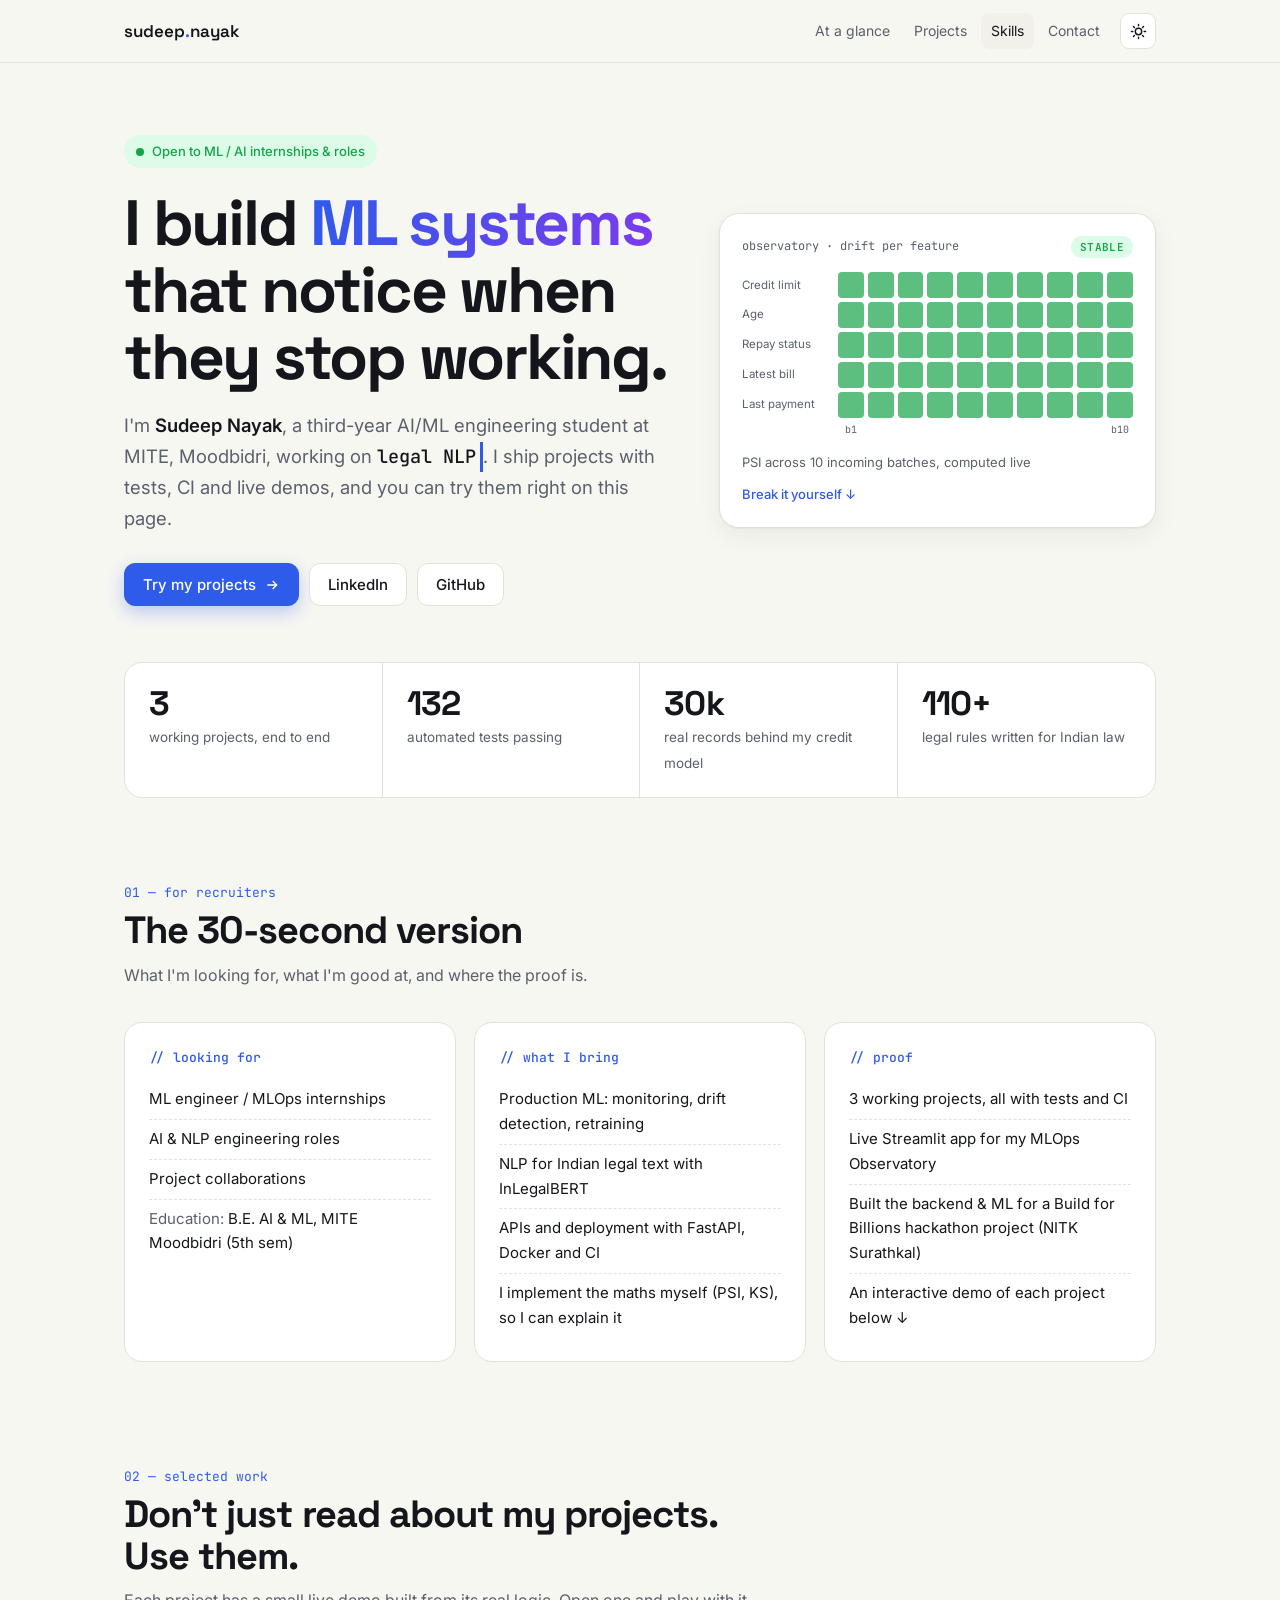
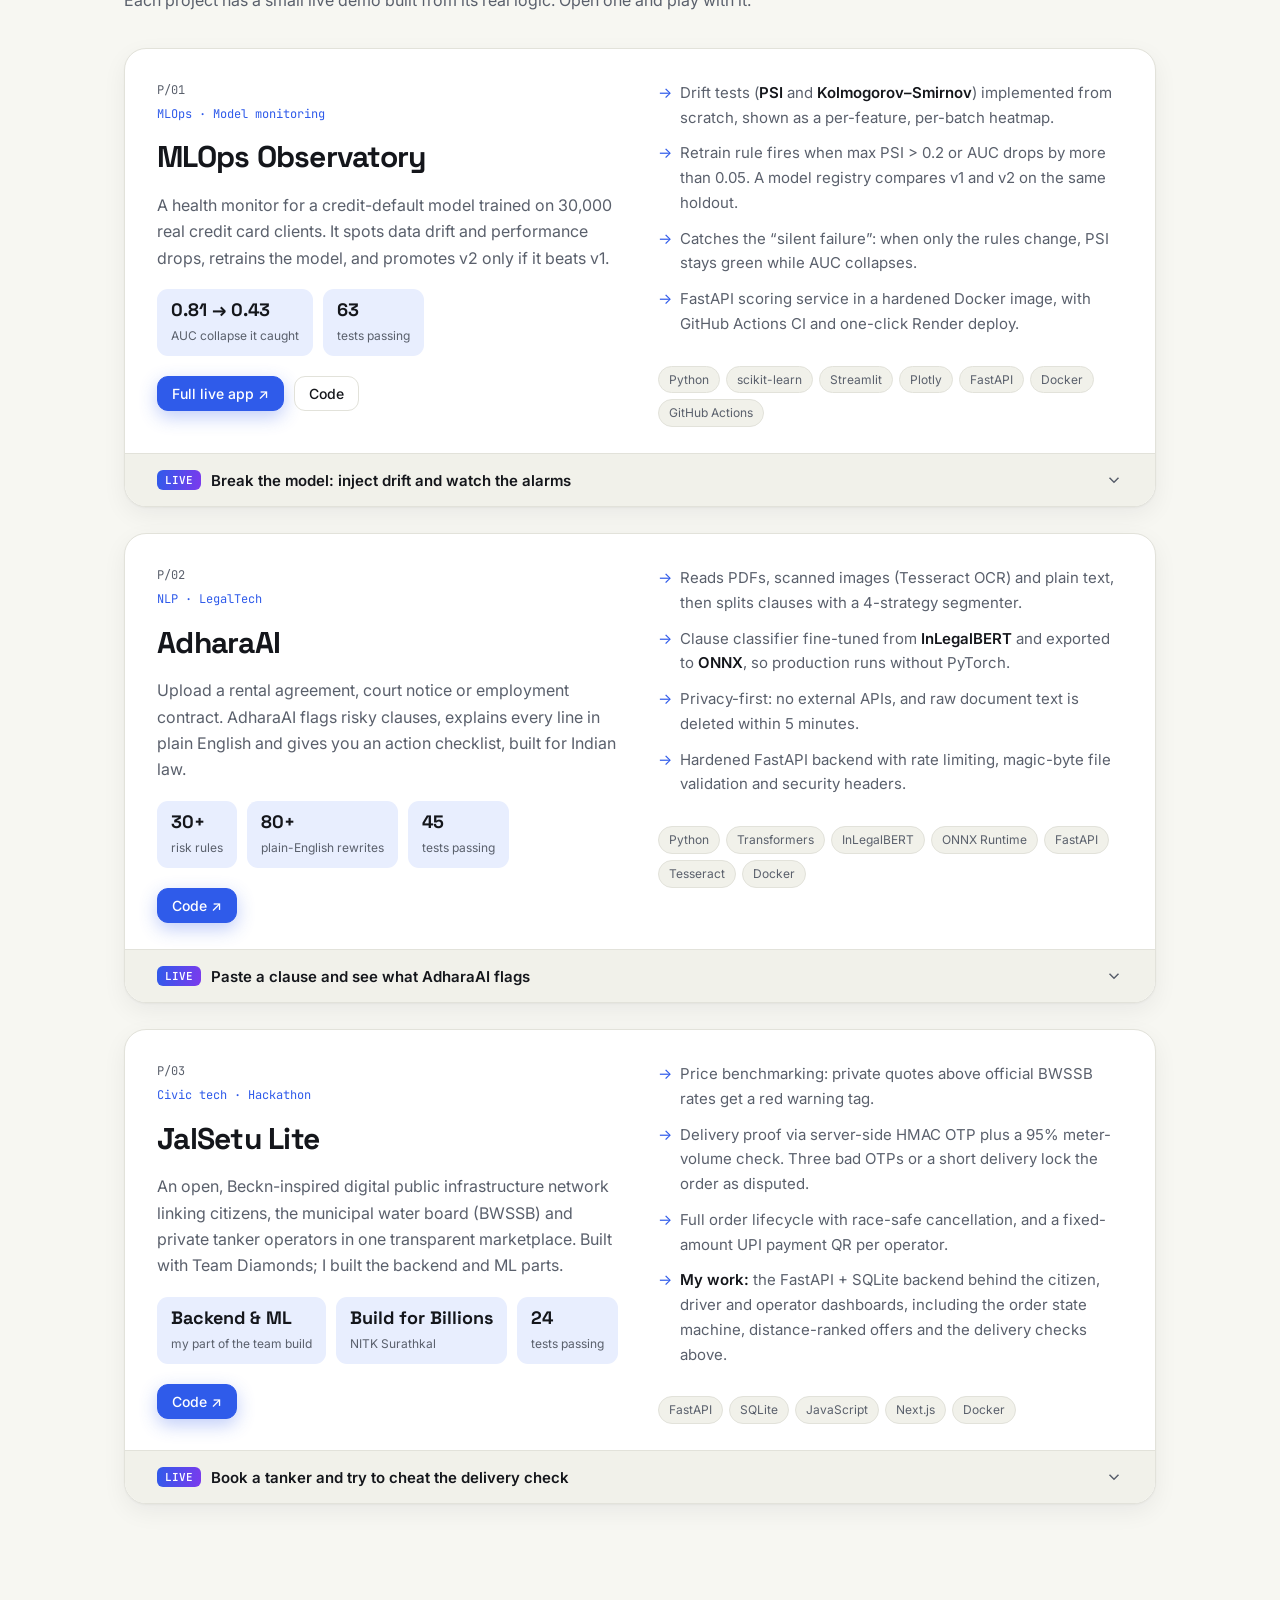
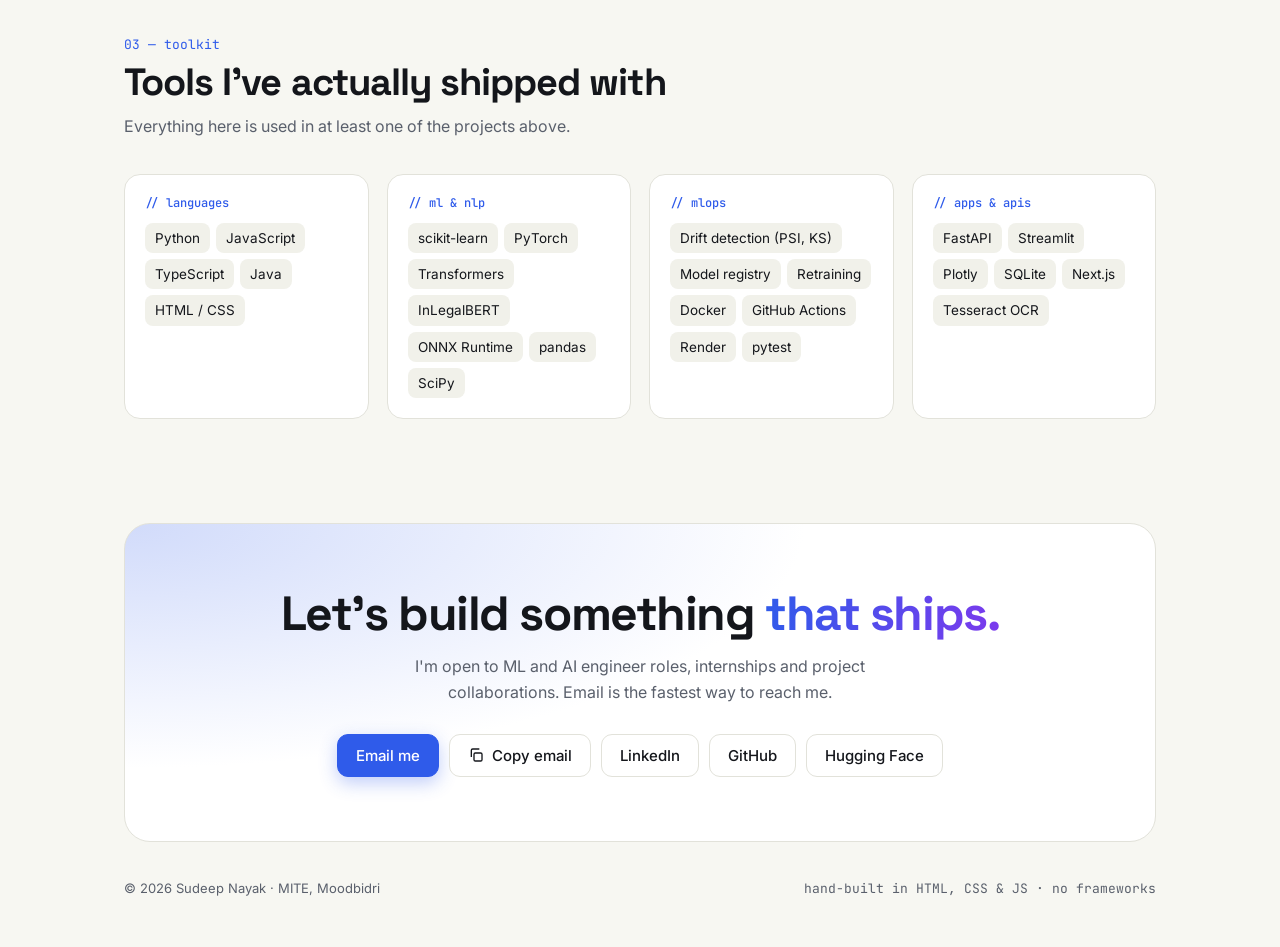
==== commit f0353ed3: "Credit my backend and ML work on JalSetu Lite Co-Authored-By: Claude Opus 5.5 <noreply@anthropic.com" ====
--- a/index.html
+++ b/index.html
@@ -349,7 +349,7 @@
           <ul>
             <li>3 working projects, all with tests and CI</li>
             <li>Live Streamlit app for my MLOps Observatory</li>
-            <li>Build for Billions hackathon, NITK Surathkal</li>
+            <li>Built the backend &amp; ML for a Build for Billions hackathon project (NITK Surathkal)</li>
             <li>An interactive demo of each project below ↓</li>
           </ul>
         </div>
@@ -493,8 +493,9 @@
             <div class="idx mono">P/03</div>
             <div class="kind mono">Civic tech · Hackathon</div>
             <h3>JalSetu Lite</h3>
-            <p class="sum">An open, Beckn-inspired digital public infrastructure network linking citizens, the municipal water board (BWSSB) and private tanker operators in one transparent marketplace.</p>
+            <p class="sum">An open, Beckn-inspired digital public infrastructure network linking citizens, the municipal water board (BWSSB) and private tanker operators in one transparent marketplace. Built with Team Diamonds; I built the backend and ML parts.</p>
             <div class="stat-row">
+              <div class="stat"><b>Backend &amp; ML</b><span>my part of the team build</span></div>
               <div class="stat"><b>Build for Billions</b><span>NITK Surathkal</span></div>
               <div class="stat"><b>24</b><span>tests passing</span></div>
             </div>
@@ -507,7 +508,7 @@
               <li>Price benchmarking: private quotes above official BWSSB rates get a red warning tag.</li>
               <li>Delivery proof via server-side HMAC OTP plus a 95% meter-volume check. Three bad OTPs or a short delivery lock the order as disputed.</li>
               <li>Full order lifecycle with race-safe cancellation, and a fixed-amount UPI payment QR per operator.</li>
-              <li>Citizen, driver and operator dashboards on a FastAPI + SQLite backend.</li>
+              <li><b>My work:</b> the FastAPI + SQLite backend behind the citizen, driver and operator dashboards, including the order state machine, distance-ranked offers and the delivery checks above.</li>
             </ul>
             <div class="tags"><span class="tag">FastAPI</span><span class="tag">SQLite</span><span class="tag">JavaScript</span><span class="tag">Next.js</span><span class="tag">Docker</span></div>
           </div>
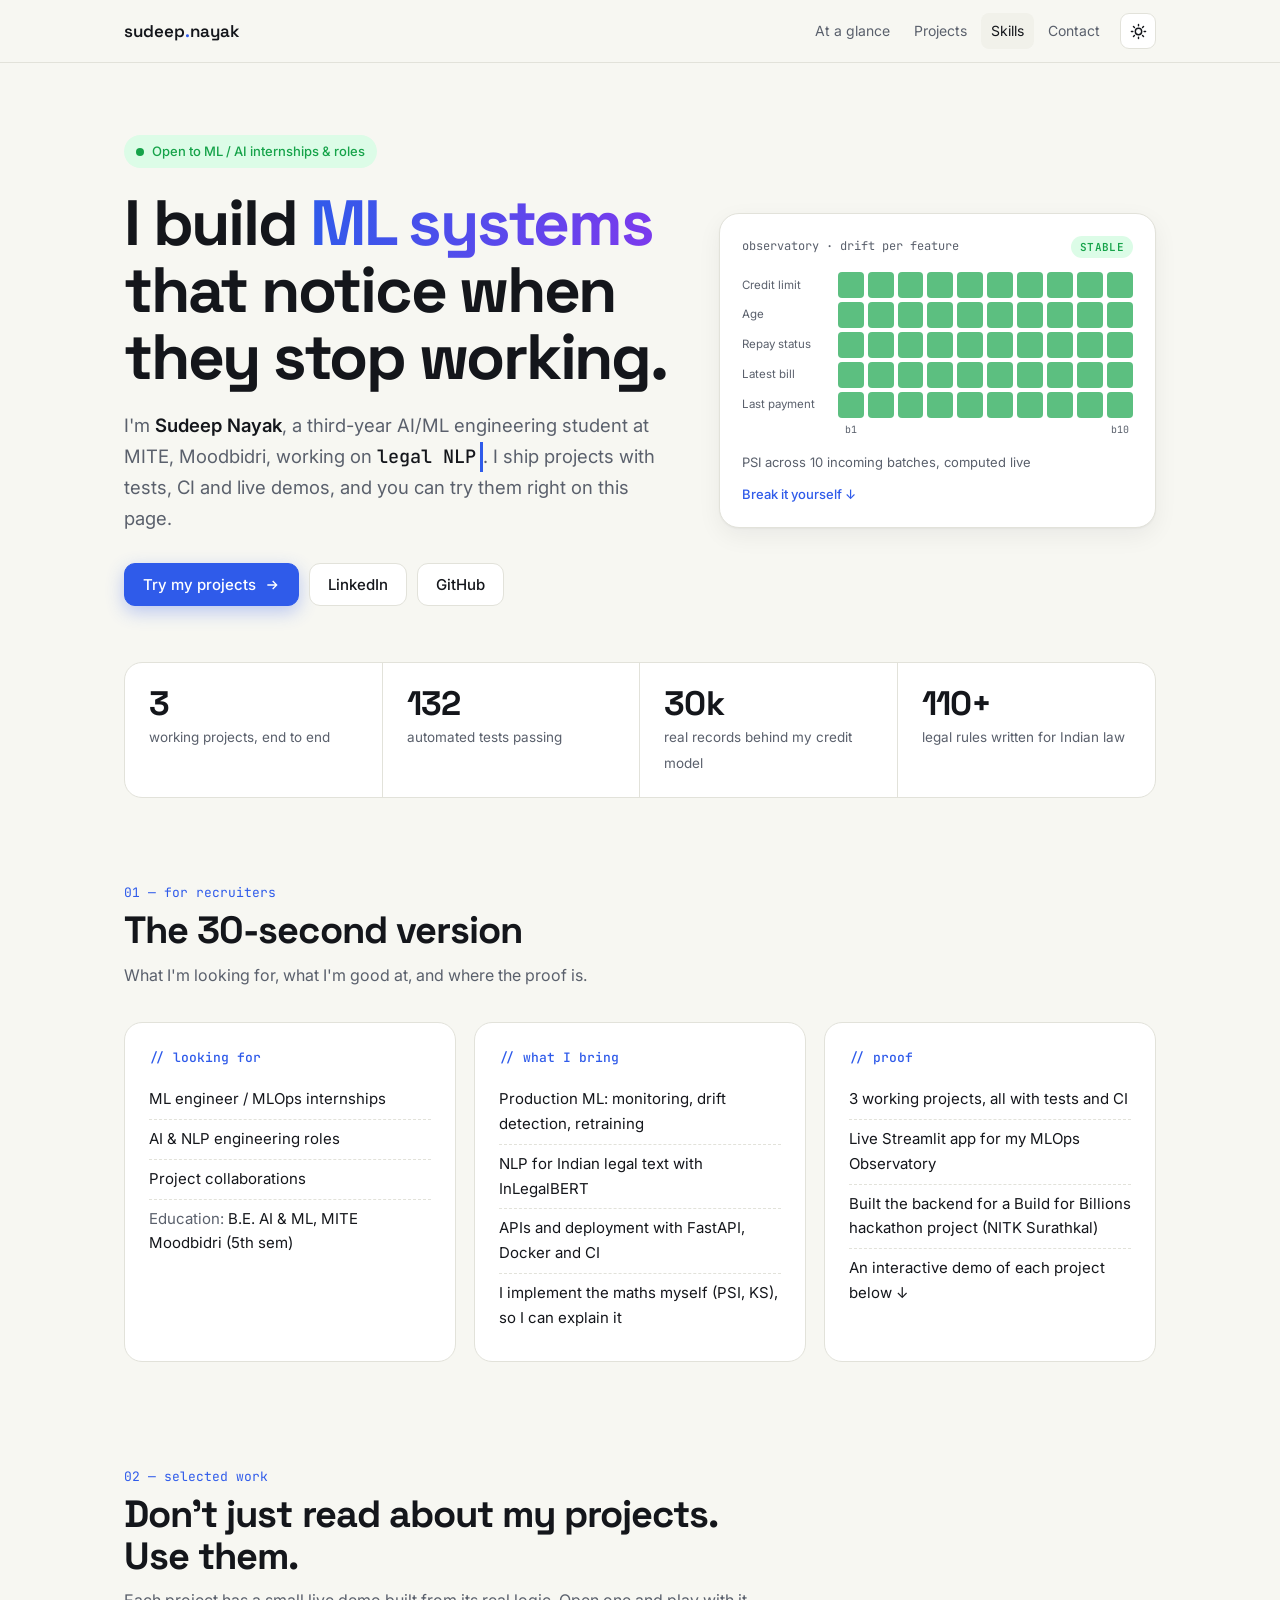
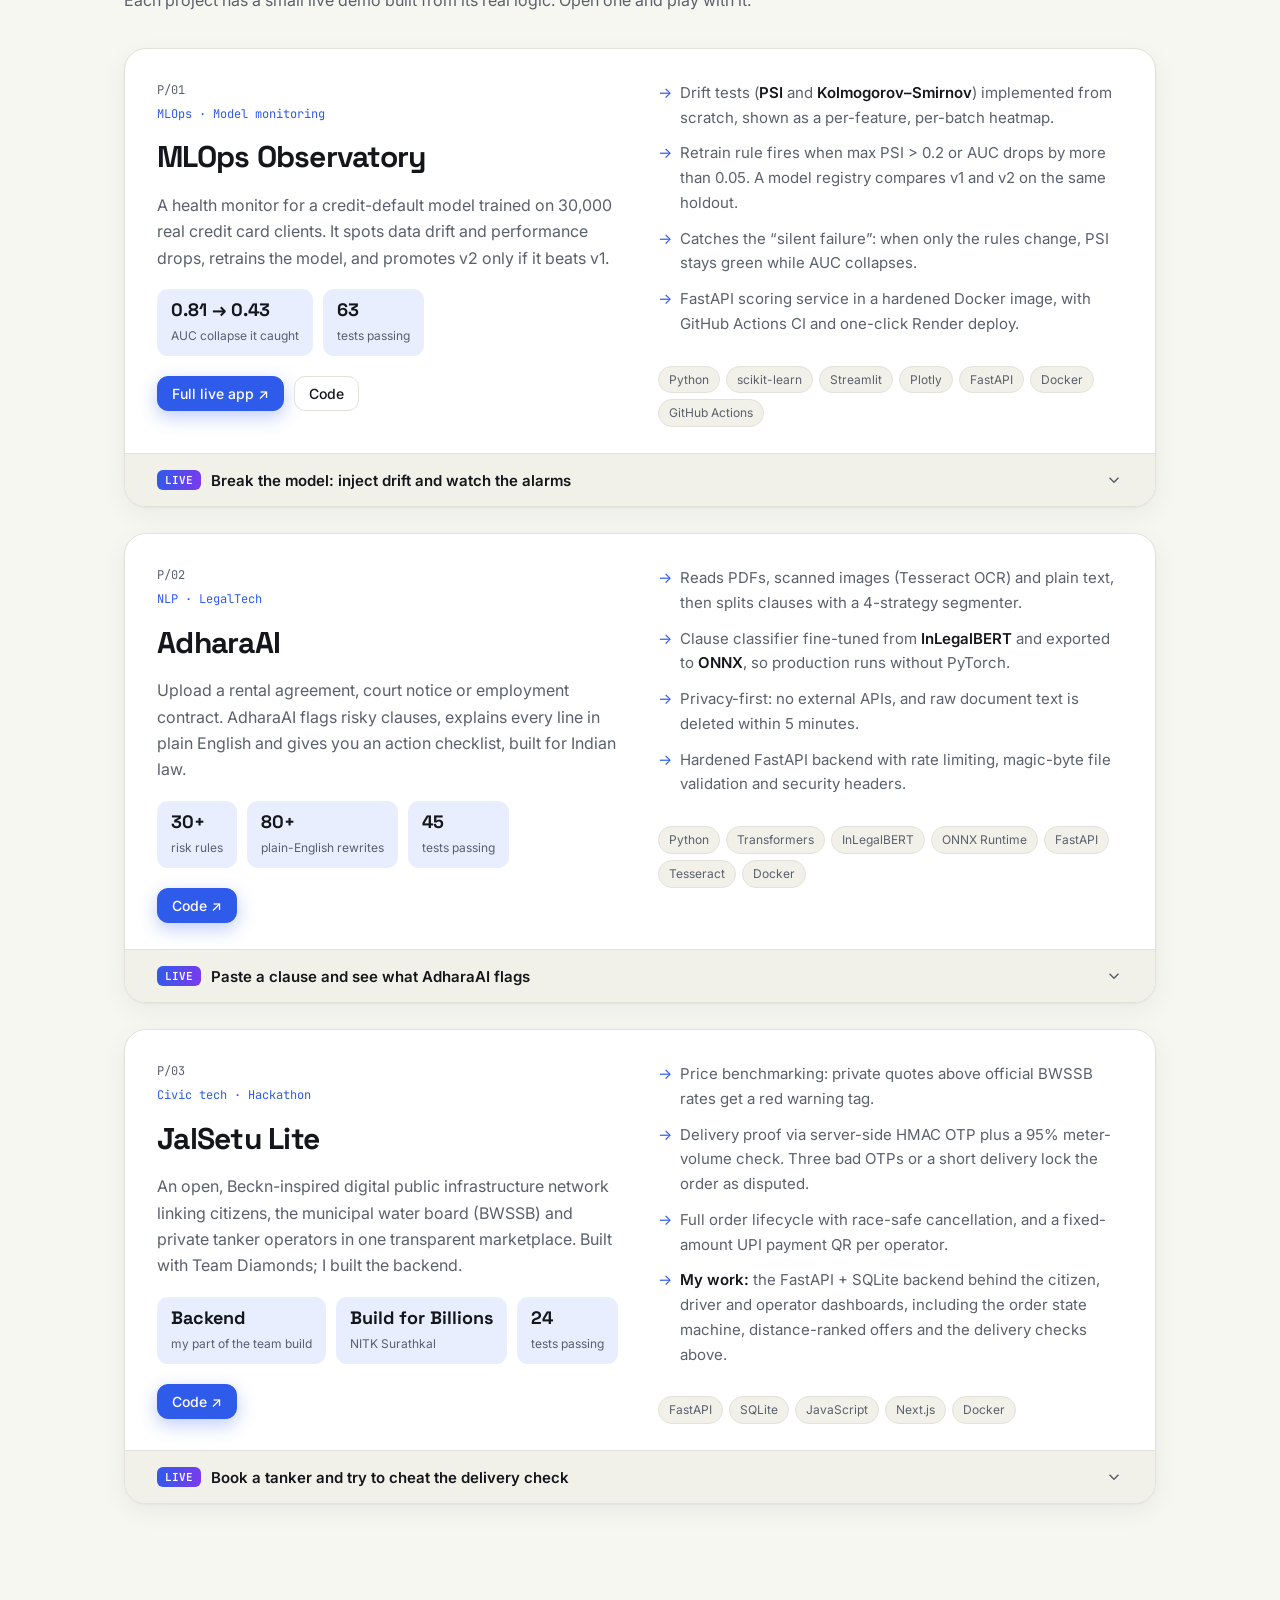
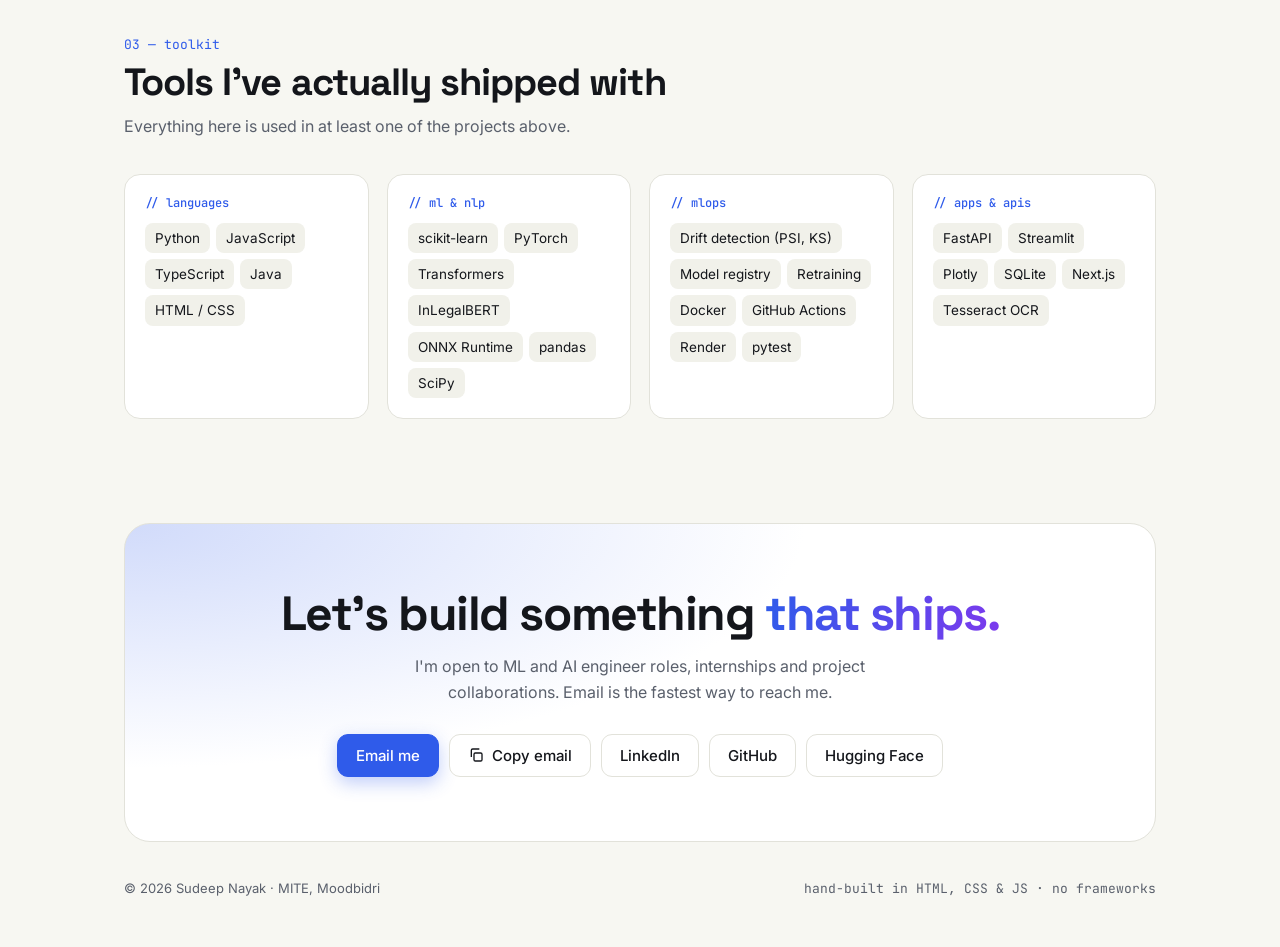
==== commit ecb0d70e: "JalSetu Lite: credit backend work only Co-Authored-By: Claude Opus 5.5 <noreply@anthropic.com> Claud" ====
--- a/index.html
+++ b/index.html
@@ -349,7 +349,7 @@
           <ul>
             <li>3 working projects, all with tests and CI</li>
             <li>Live Streamlit app for my MLOps Observatory</li>
-            <li>Built the backend &amp; ML for a Build for Billions hackathon project (NITK Surathkal)</li>
+            <li>Built the backend for a Build for Billions hackathon project (NITK Surathkal)</li>
             <li>An interactive demo of each project below ↓</li>
           </ul>
         </div>
@@ -493,9 +493,9 @@
             <div class="idx mono">P/03</div>
             <div class="kind mono">Civic tech · Hackathon</div>
             <h3>JalSetu Lite</h3>
-            <p class="sum">An open, Beckn-inspired digital public infrastructure network linking citizens, the municipal water board (BWSSB) and private tanker operators in one transparent marketplace. Built with Team Diamonds; I built the backend and ML parts.</p>
+            <p class="sum">An open, Beckn-inspired digital public infrastructure network linking citizens, the municipal water board (BWSSB) and private tanker operators in one transparent marketplace. Built with Team Diamonds; I built the backend.</p>
             <div class="stat-row">
-              <div class="stat"><b>Backend &amp; ML</b><span>my part of the team build</span></div>
+              <div class="stat"><b>Backend</b><span>my part of the team build</span></div>
               <div class="stat"><b>Build for Billions</b><span>NITK Surathkal</span></div>
               <div class="stat"><b>24</b><span>tests passing</span></div>
             </div>
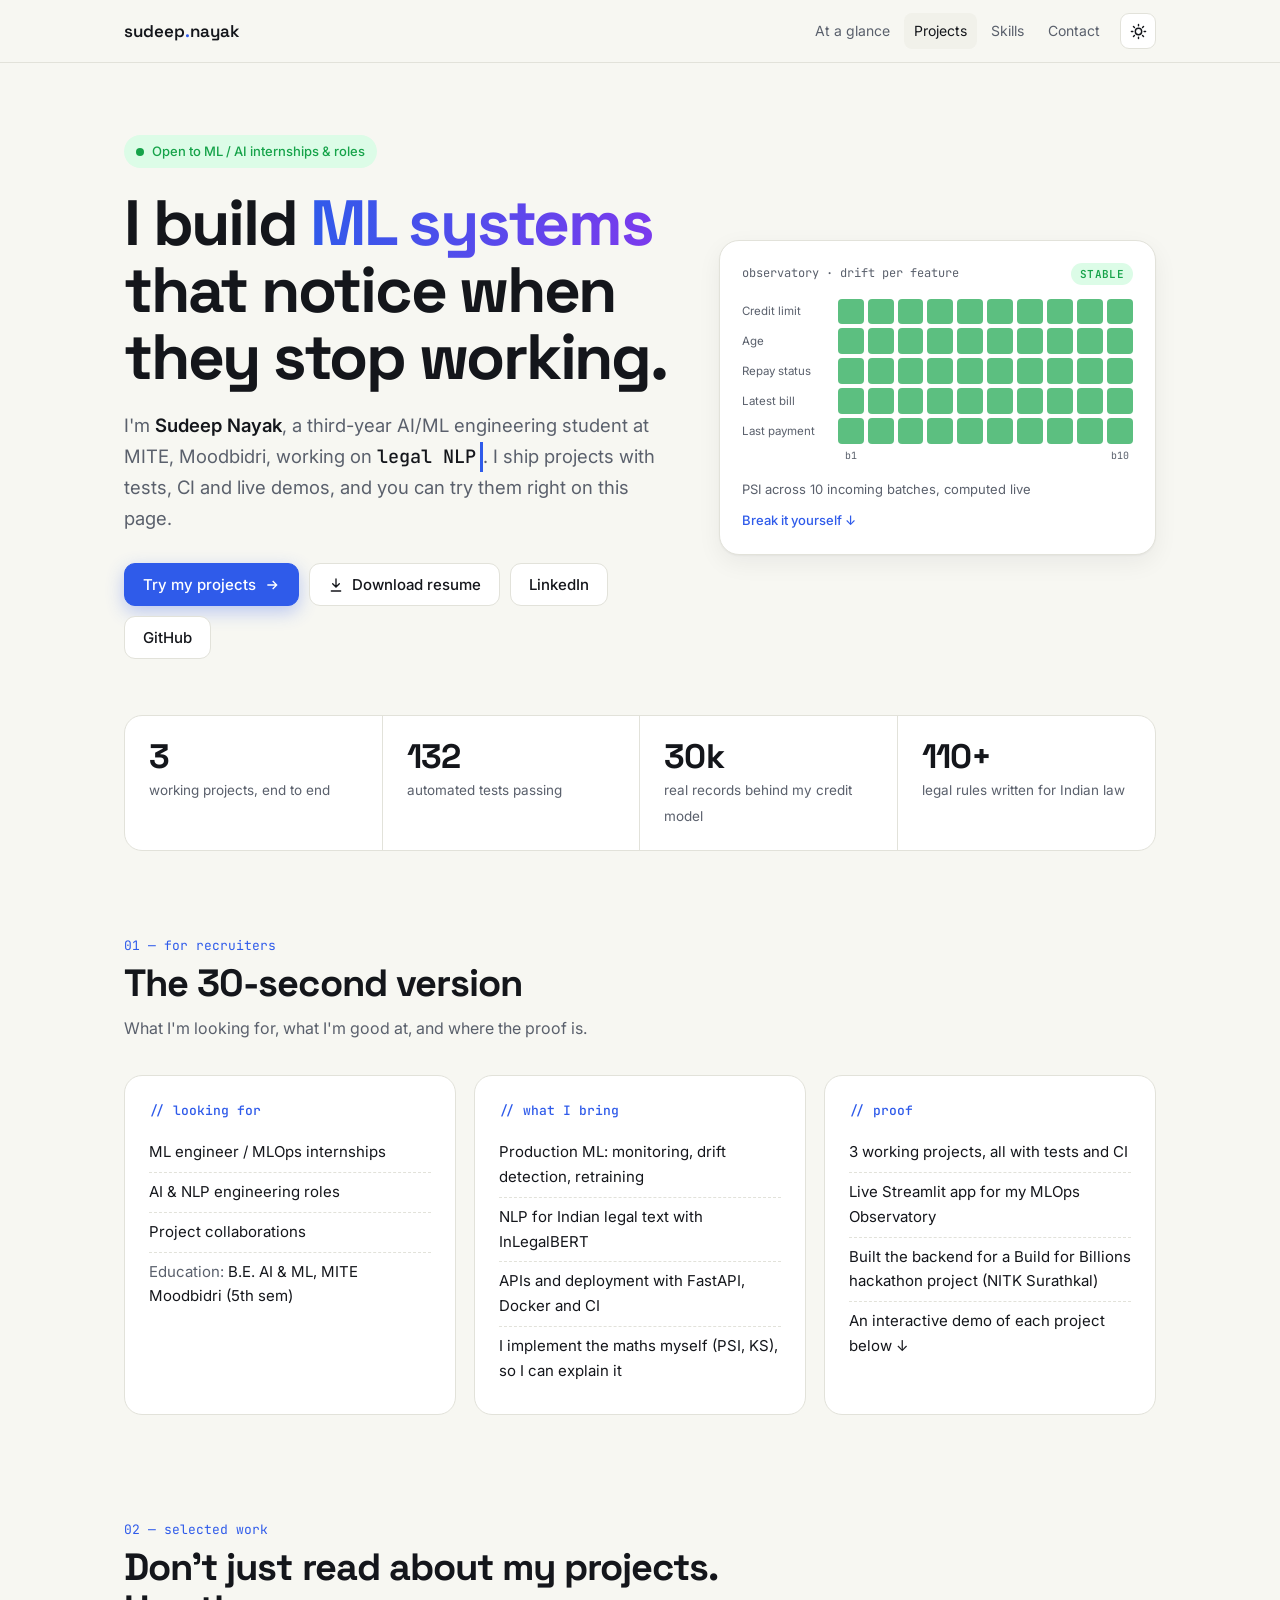
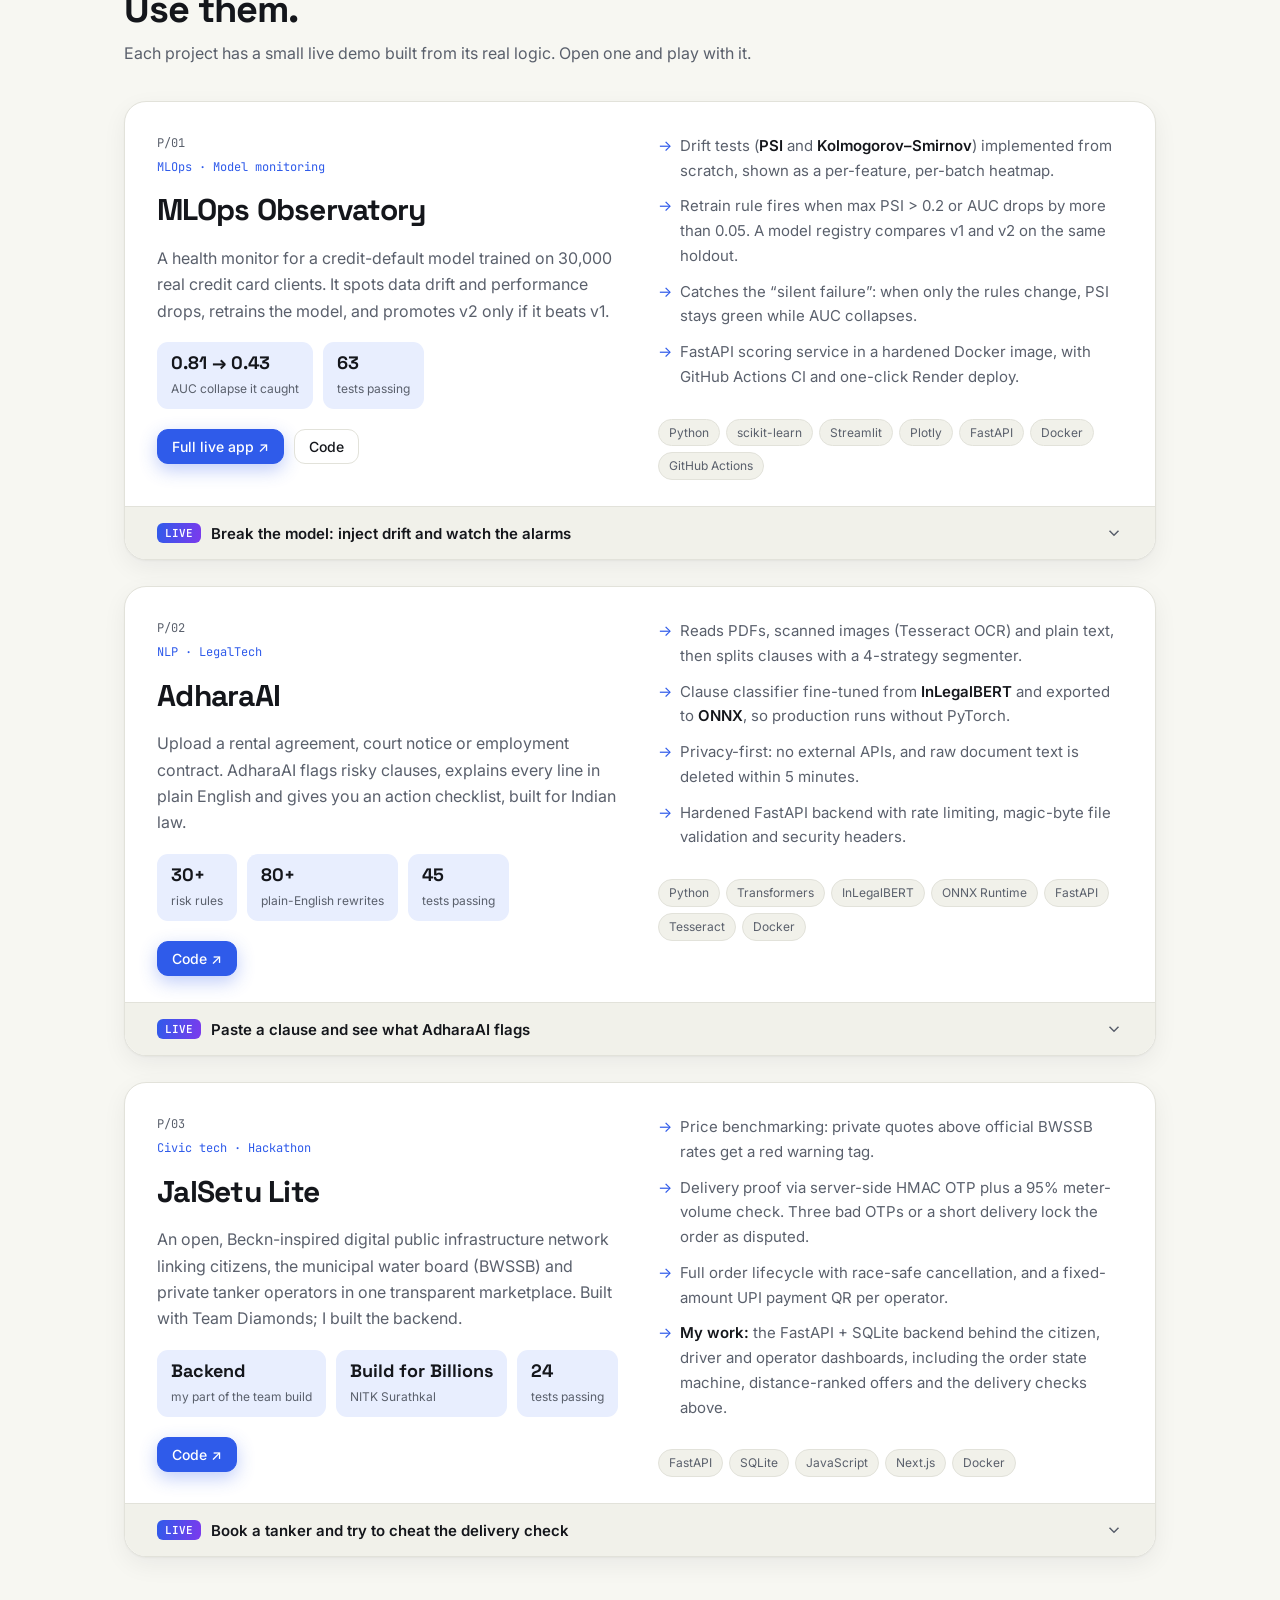
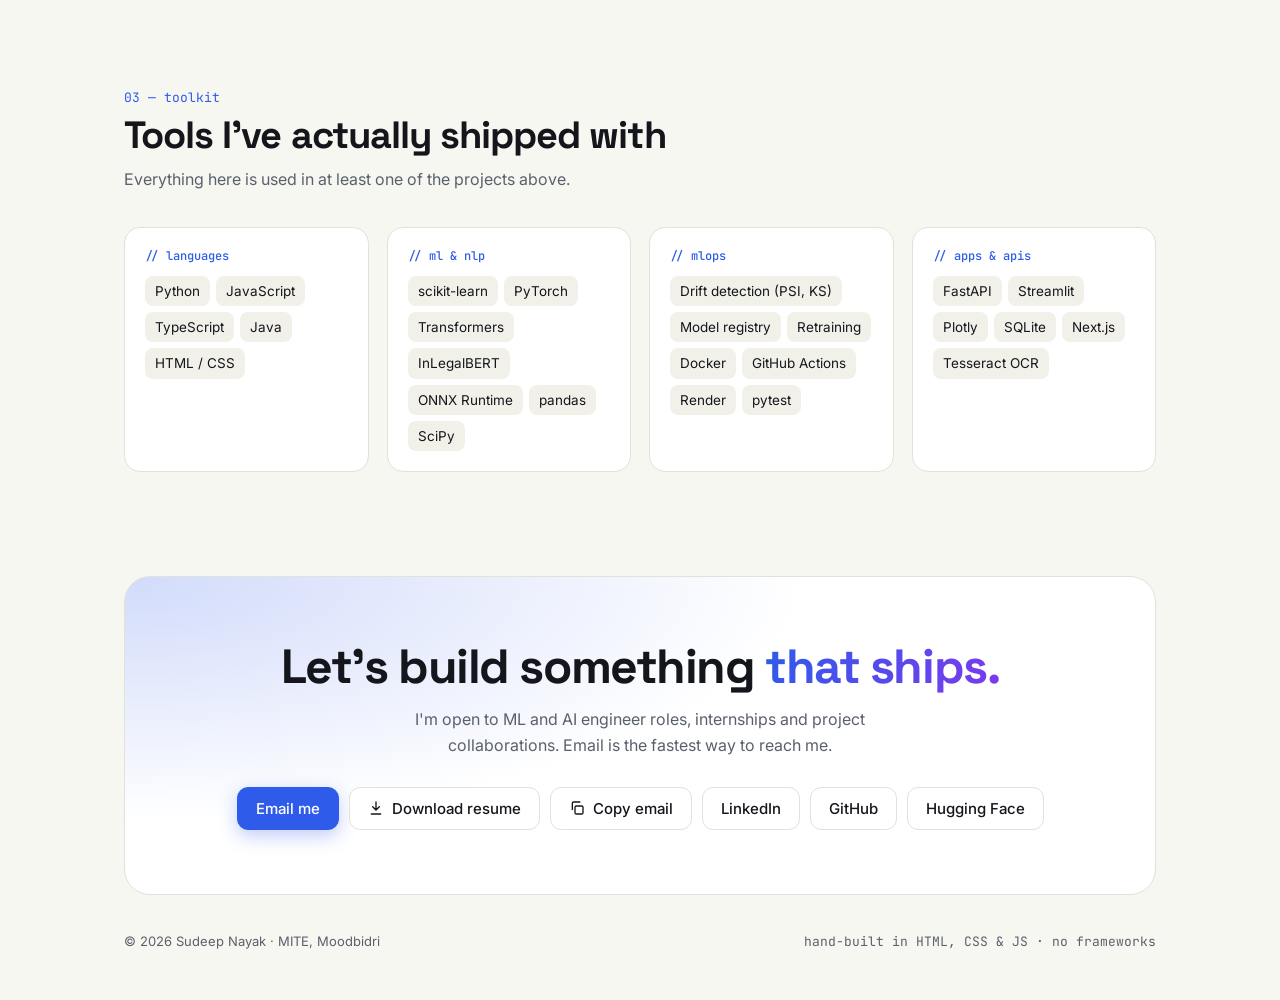
==== commit 97dd4228: "Add downloadable ATS-friendly resume Resume PDF with certifications and phone number, linked from 'D" ====
--- a/index.html
+++ b/index.html
@@ -291,6 +291,7 @@
           <div class="cta">
             <a class="btn primary" href="#projects">Try my projects
               <svg viewBox="0 0 24 24" fill="none" stroke="currentColor" stroke-width="2"><path d="M5 12h14M13 6l6 6-6 6"/></svg></a>
+            <a class="btn" href="Sudeep-Nayak-Resume.pdf" download><svg viewBox="0 0 24 24" fill="none" stroke="currentColor" stroke-width="2" stroke-linecap="round"><path d="M12 3v12M7 10l5 5 5-5M5 21h14"/></svg>Download resume</a>
             <a class="btn" href="https://www.linkedin.com/in/sudeep-u-nayak-b69313374/" target="_blank" rel="noopener">LinkedIn</a>
             <a class="btn" href="https://github.com/Sudeepn1104" target="_blank" rel="noopener">GitHub</a>
           </div>
@@ -567,6 +568,7 @@
       <p>I'm open to ML and AI engineer roles, internships and project collaborations. Email is the fastest way to reach me.</p>
       <div class="cta">
         <a class="btn primary" href="mailto:sudeepnayak1104@gmail.com">Email me</a>
+        <a class="btn" href="Sudeep-Nayak-Resume.pdf" download><svg viewBox="0 0 24 24" fill="none" stroke="currentColor" stroke-width="2" stroke-linecap="round"><path d="M12 3v12M7 10l5 5 5-5M5 21h14"/></svg>Download resume</a>
         <button class="btn" id="copyEmail" type="button">
           <svg viewBox="0 0 24 24" fill="none" stroke="currentColor" stroke-width="2"><rect x="9" y="9" width="12" height="12" rx="2"/><path d="M5 15V5a2 2 0 0 1 2-2h10"/></svg>Copy email</button>
         <a class="btn" href="https://www.linkedin.com/in/sudeep-u-nayak-b69313374/" target="_blank" rel="noopener">LinkedIn</a>
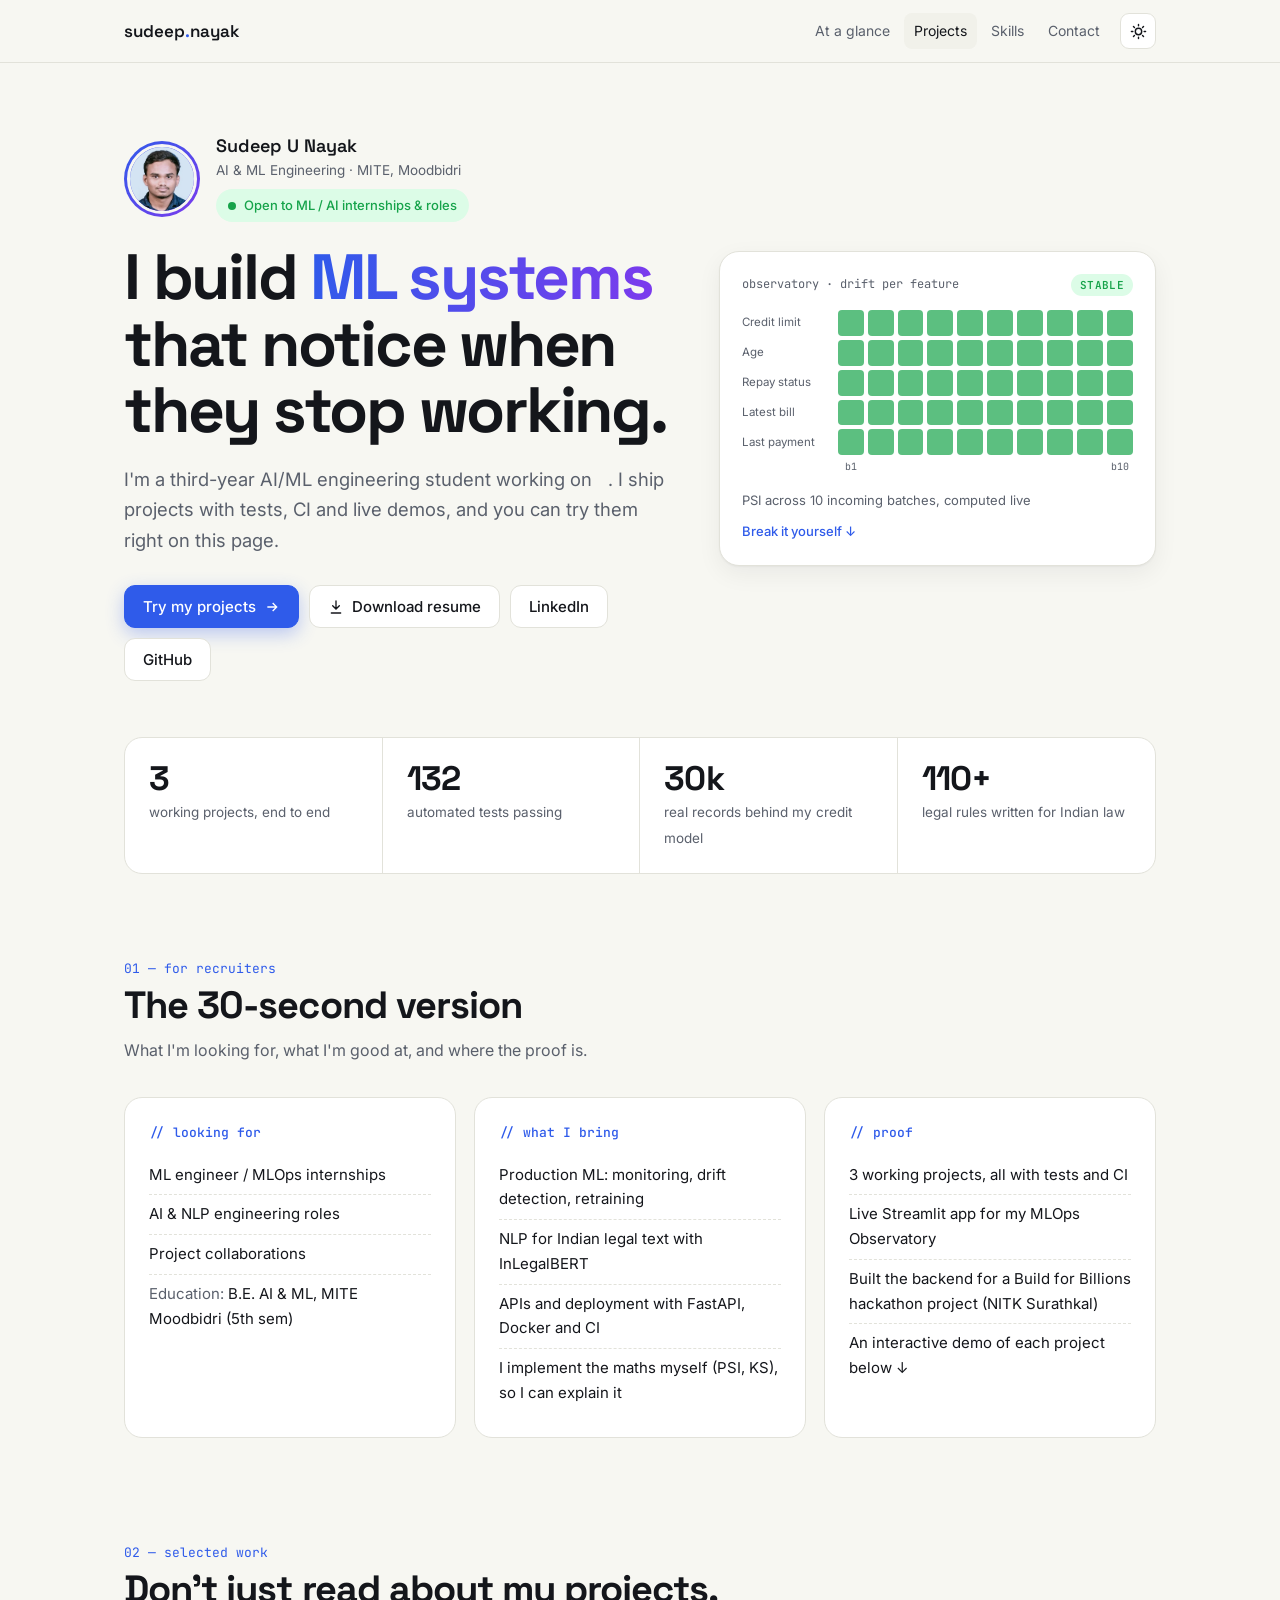
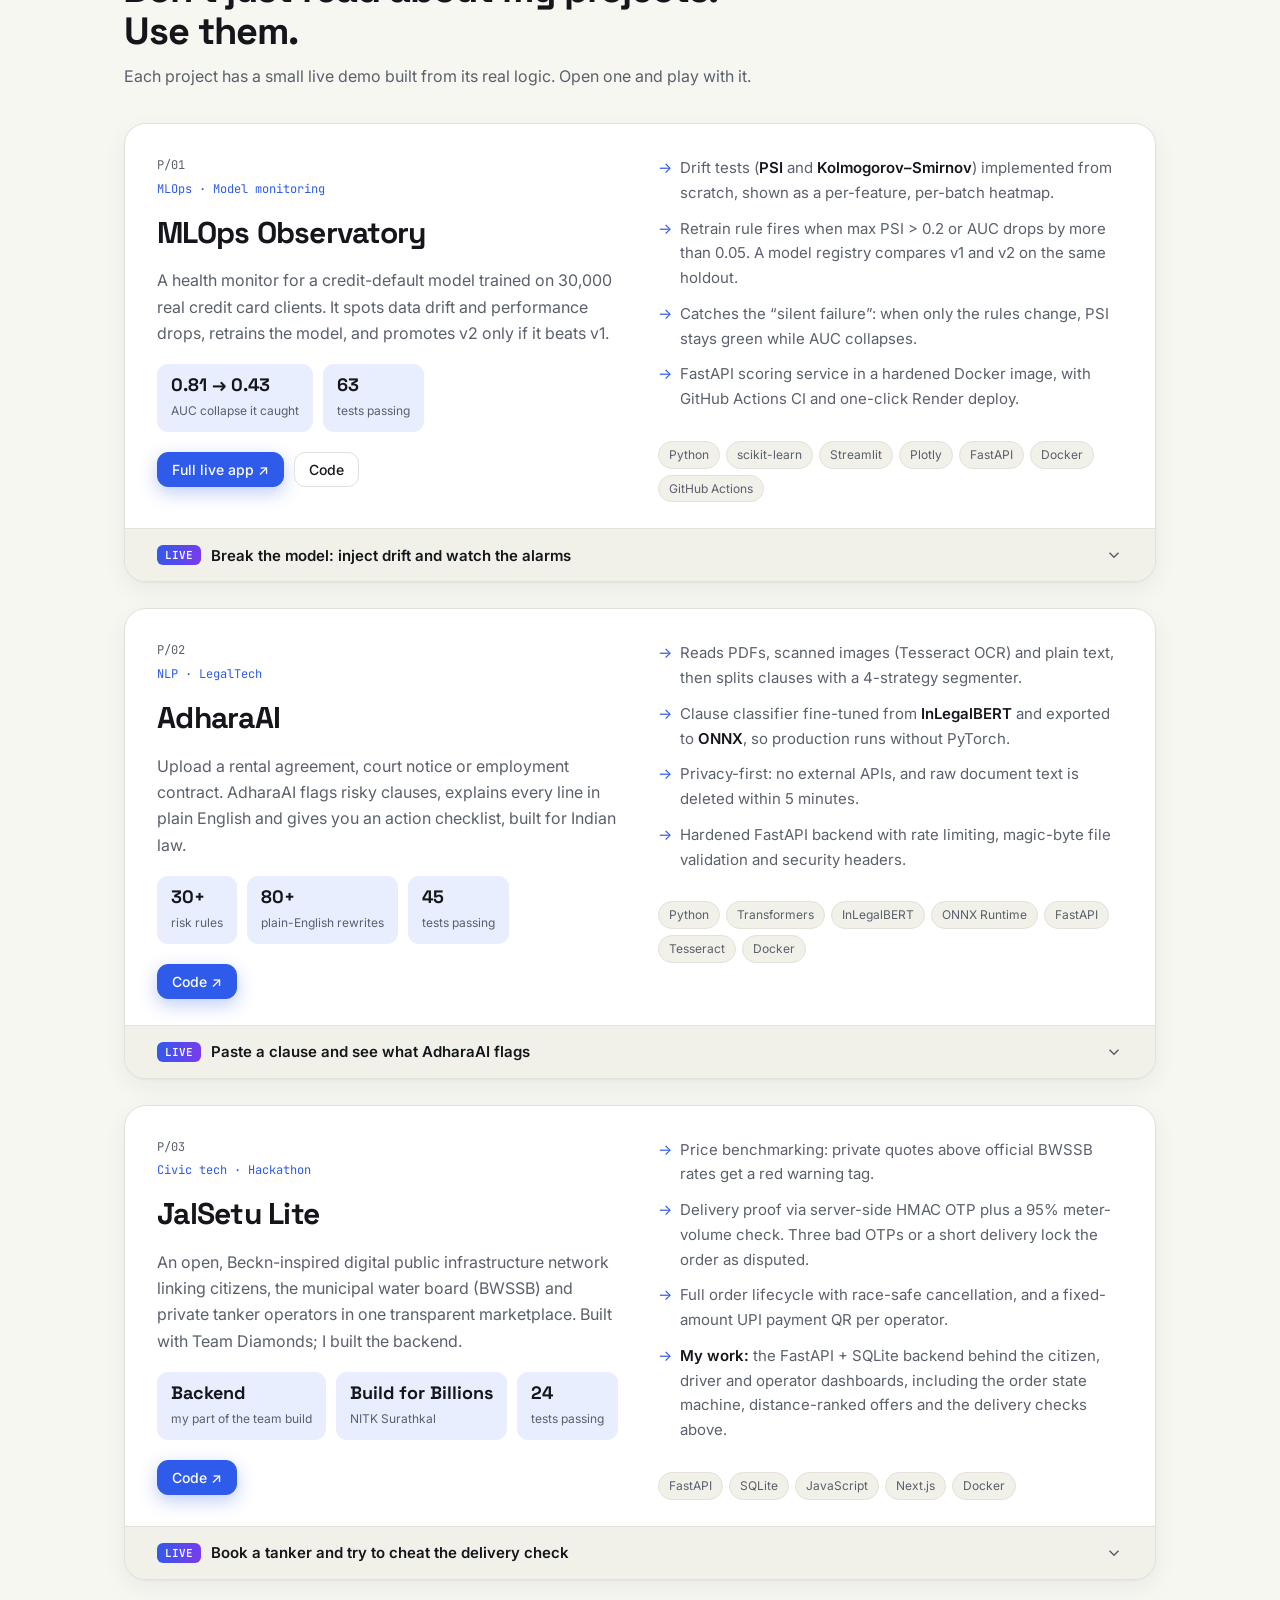
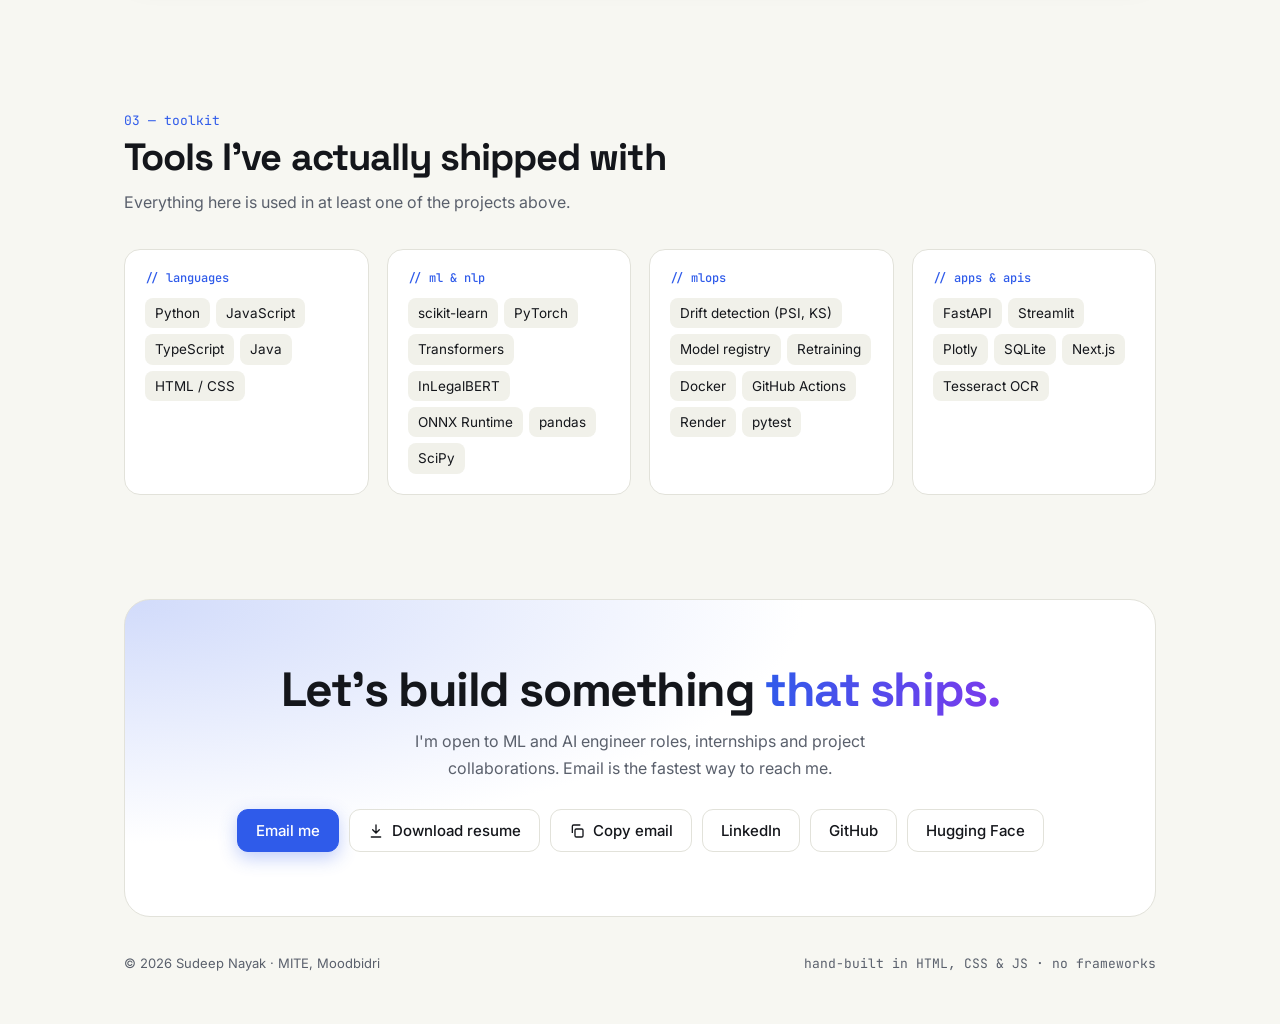
==== commit 08bb2ece: "Add profile photo to hero and link previews Co-Authored-By: Claude Opus 5.5 <noreply@anthropic.com> " ====
--- a/index.html
+++ b/index.html
@@ -6,6 +6,7 @@
 <title>Sudeep Nayak — ML &amp; MLOps Engineer</title>
 <meta name="description" content="Sudeep Nayak, third-year AI/ML engineering student at MITE Moodbidri. Interactive portfolio: MLOps Observatory, AdharaAI and JalSetu Lite.">
 <meta property="og:title" content="Sudeep Nayak — ML &amp; MLOps Engineer">
+<meta property="og:image" content="https://sudeepn1104.github.io/profile.jpg">
 <meta property="og:description" content="I build ML systems that notice when they stop working. Try my projects live on this page.">
 <link rel="preconnect" href="https://fonts.googleapis.com">
 <link rel="preconnect" href="https://fonts.gstatic.com" crossorigin>
@@ -75,6 +76,12 @@
   /* hero */
   .hero { padding: 72px 0 56px; position: relative; }
   .hero-grid { display: grid; grid-template-columns: 1.25fr 1fr; gap: 48px; align-items: center; }
+  .who { display: flex; align-items: center; gap: 16px; margin-bottom: 22px; }
+  .avatar { width: 76px; height: 76px; border-radius: 50%; padding: 3px; background: linear-gradient(135deg, var(--accent), var(--accent-2)); flex: none; }
+  .avatar img { width: 100%; height: 100%; border-radius: 50%; object-fit: cover; display: block; border: 3px solid var(--bg); }
+  .who-name { font: 600 18px/1.2 "Space Grotesk", sans-serif; }
+  .who-sub { font-size: 13.5px; color: var(--muted); margin-top: 2px; }
+  .who .badge { margin: 8px 0 0; }
   .badge { display: inline-flex; align-items: center; gap: 8px; font-size: 13px; padding: 6px 12px; border-radius: 999px; background: var(--ok-soft); color: var(--ok); font-weight: 500; margin-bottom: 22px; }
   .dot { width: 8px; height: 8px; border-radius: 50%; background: var(--ok); position: relative; }
   .dot::after { content: ""; position: absolute; inset: -4px; border-radius: 50%; border: 2px solid var(--ok); opacity: 0; animation: ping 2s infinite; }
@@ -285,9 +292,16 @@
     <div class="hero">
       <div class="hero-grid">
         <div>
-          <div class="badge"><span class="dot"></span>Open to ML / AI internships &amp; roles</div>
+          <div class="who">
+            <div class="avatar"><img src="profile.jpg" alt="Photo of Sudeep Nayak" width="70" height="70"></div>
+            <div>
+              <div class="who-name">Sudeep U Nayak</div>
+              <div class="who-sub">AI &amp; ML Engineering · MITE, Moodbidri</div>
+              <div class="badge"><span class="dot"></span>Open to ML / AI internships &amp; roles</div>
+            </div>
+          </div>
           <h1>I build <span class="grad">ML systems</span> that notice when they stop working.</h1>
-          <p class="lead">I'm <b>Sudeep Nayak</b>, a third-year AI/ML engineering student at MITE, Moodbidri, working on <span class="rotator mono" id="rotator">MLOps</span>. I ship projects with tests, CI and live demos, and you can try them right on this page.</p>
+          <p class="lead">I'm a third-year AI/ML engineering student working on <span class="rotator mono" id="rotator">MLOps</span>. I ship projects with tests, CI and live demos, and you can try them right on this page.</p>
           <div class="cta">
             <a class="btn primary" href="#projects">Try my projects
               <svg viewBox="0 0 24 24" fill="none" stroke="currentColor" stroke-width="2"><path d="M5 12h14M13 6l6 6-6 6"/></svg></a>
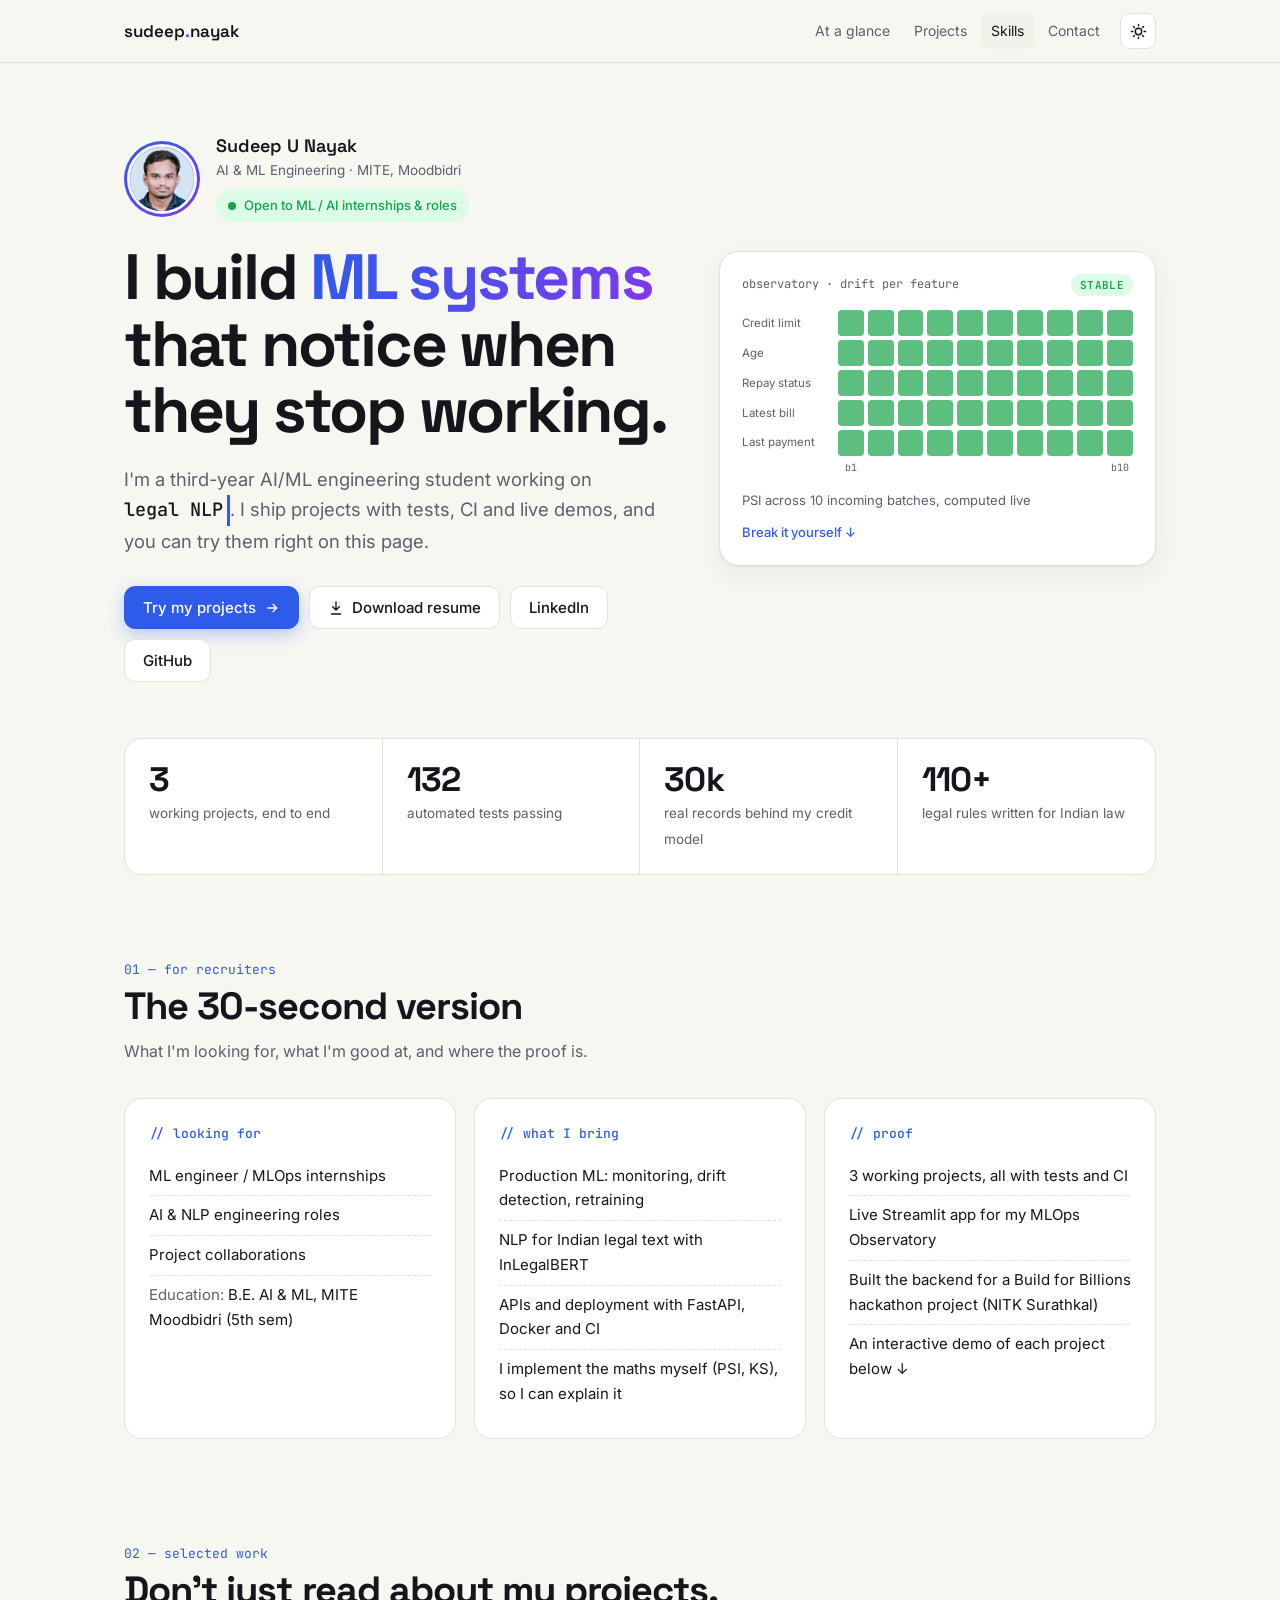
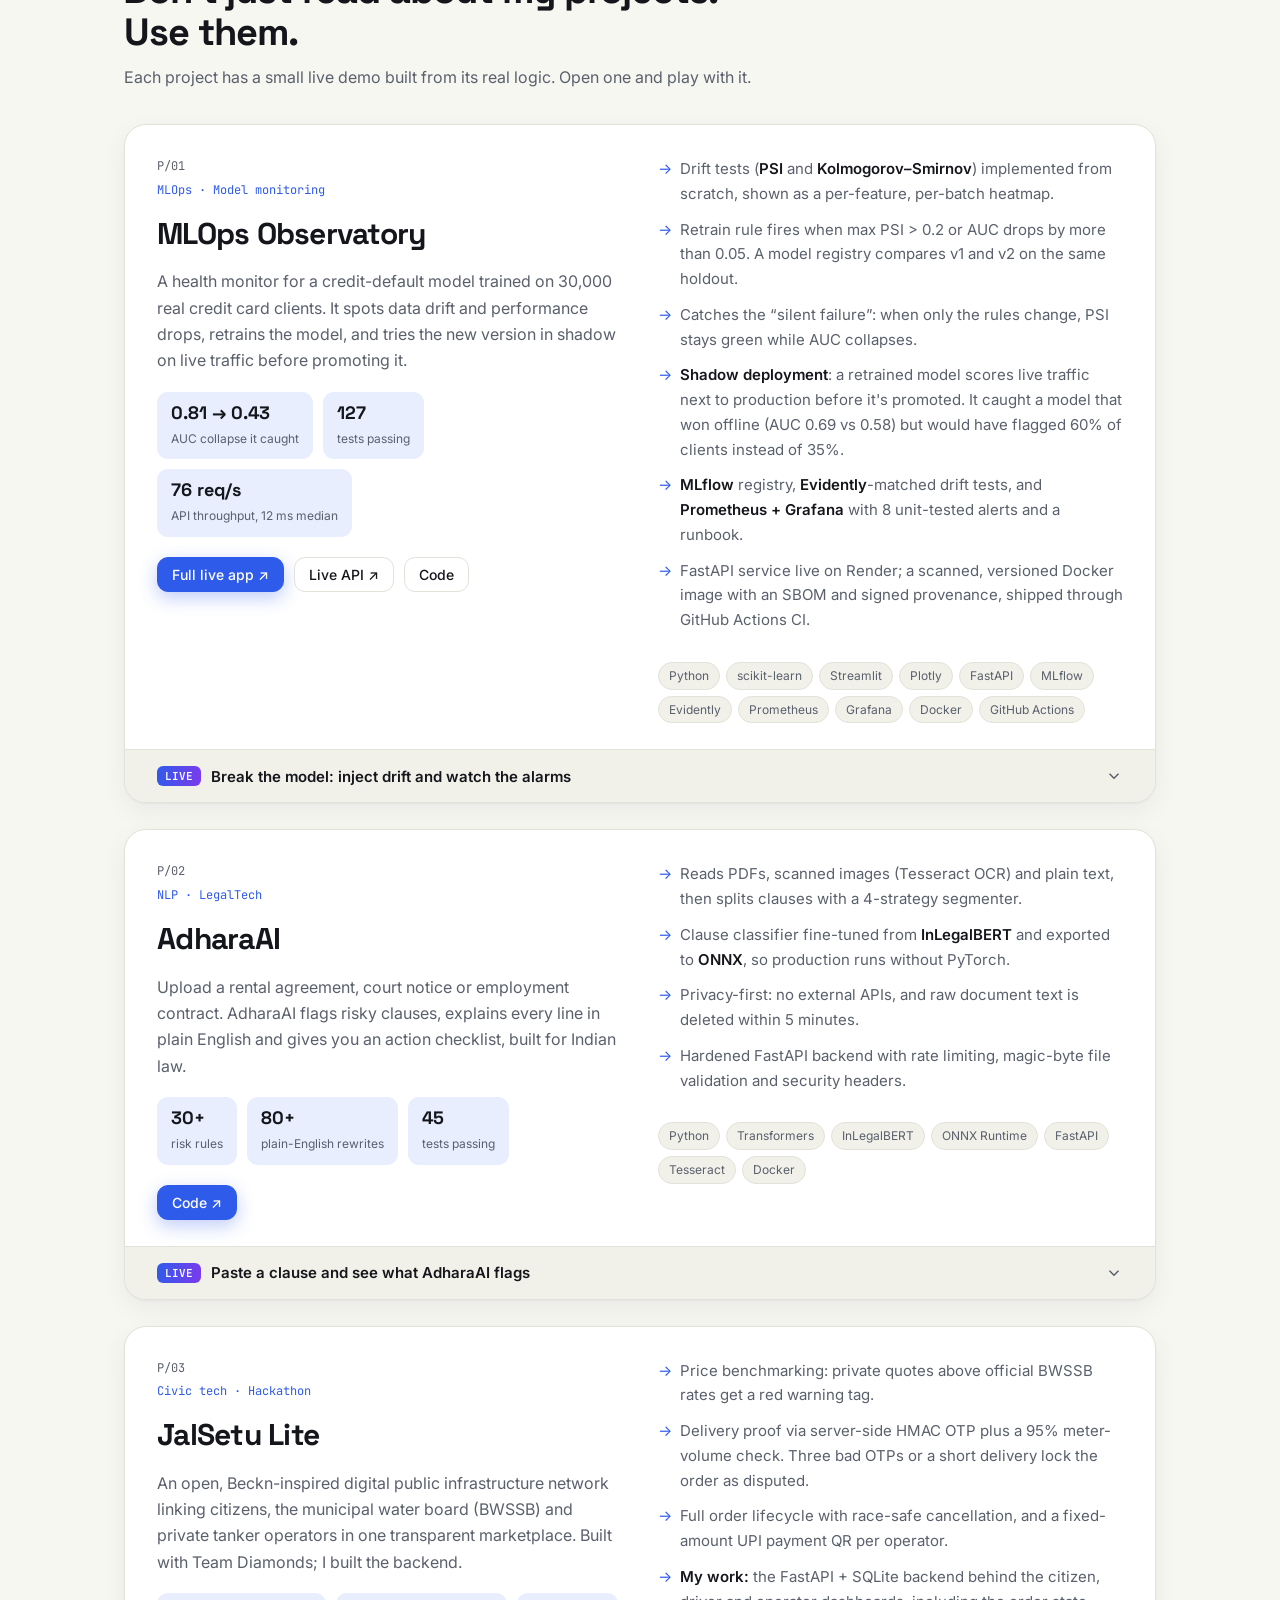
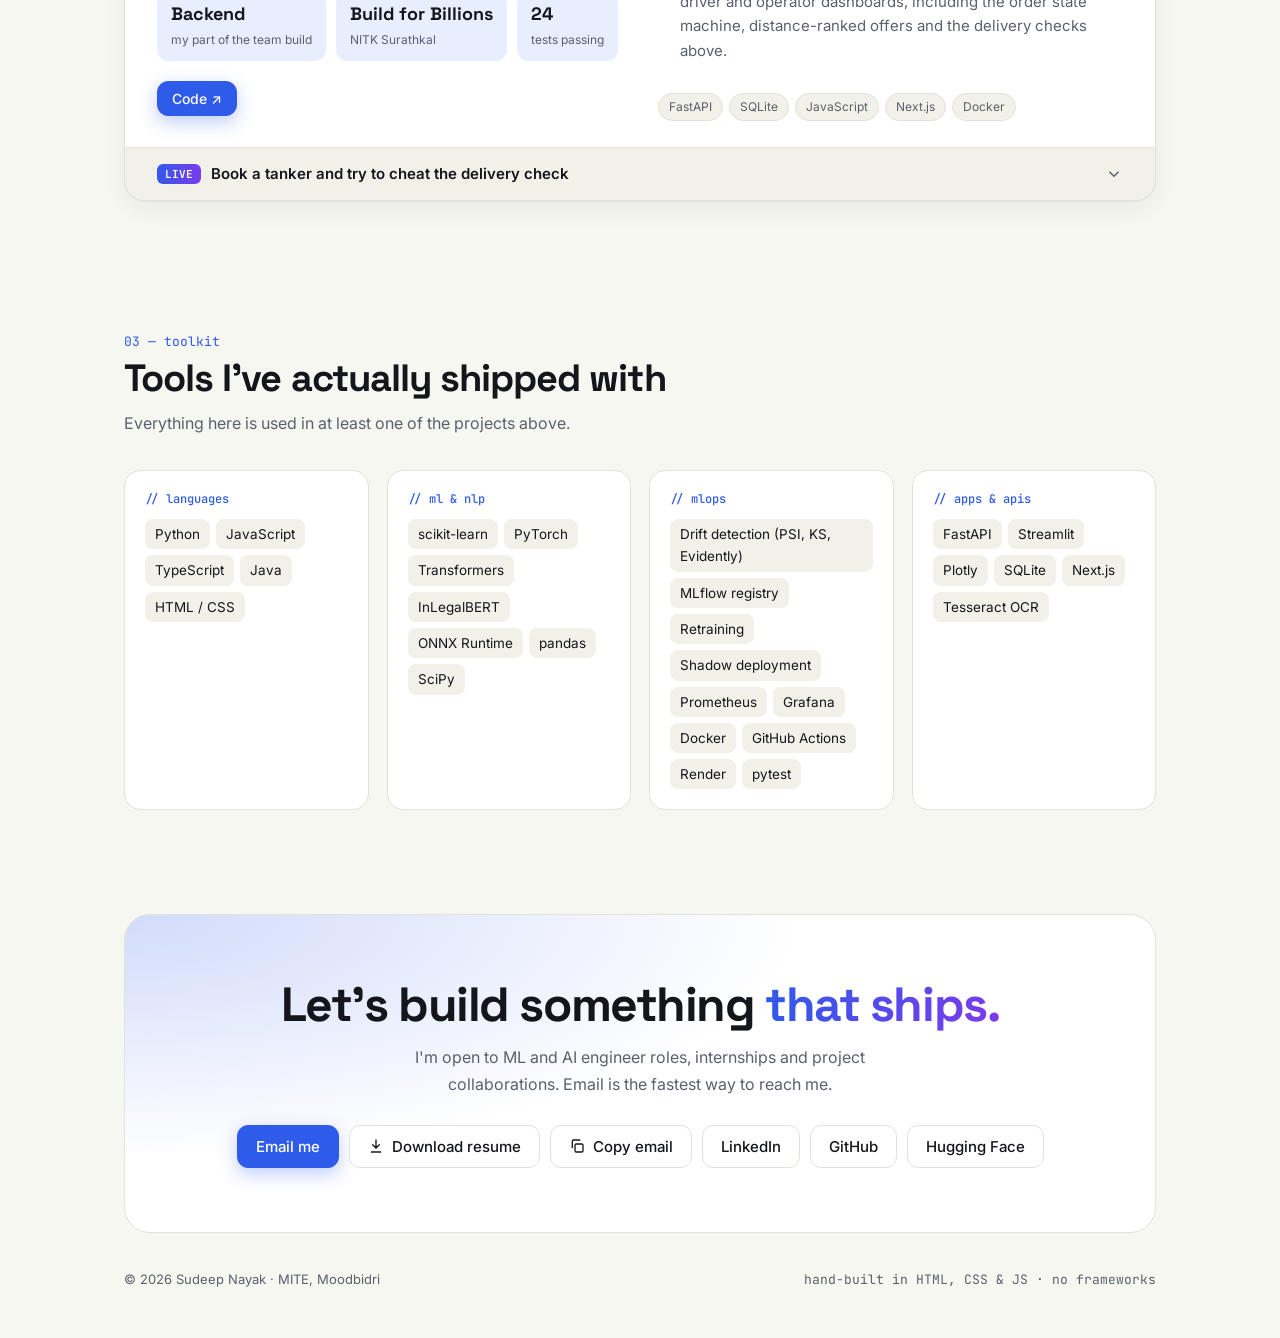
==== commit 960489d6: "Update resume and MLOps Observatory card: shadow deployment, live API, monitoring Co-Authored-By: Cl" ====
--- a/index.html
+++ b/index.html
@@ -387,13 +387,15 @@
             <div class="idx mono">P/01</div>
             <div class="kind mono">MLOps · Model monitoring</div>
             <h3>MLOps Observatory</h3>
-            <p class="sum">A health monitor for a credit-default model trained on 30,000 real credit card clients. It spots data drift and performance drops, retrains the model, and promotes v2 only if it beats v1.</p>
+            <p class="sum">A health monitor for a credit-default model trained on 30,000 real credit card clients. It spots data drift and performance drops, retrains the model, and tries the new version in shadow on live traffic before promoting it.</p>
             <div class="stat-row">
               <div class="stat"><b>0.81 → 0.43</b><span>AUC collapse it caught</span></div>
-              <div class="stat"><b>63</b><span>tests passing</span></div>
+              <div class="stat"><b>127</b><span>tests passing</span></div>
+              <div class="stat"><b>76 req/s</b><span>API throughput, 12 ms median</span></div>
             </div>
             <div class="links">
               <a class="btn primary sm" href="https://mlops-observatory-sudeepunayak.streamlit.app/" target="_blank" rel="noopener">Full live app ↗</a>
+              <a class="btn sm" href="https://mlops-observatory-api.onrender.com/docs" target="_blank" rel="noopener">Live API ↗</a>
               <a class="btn sm" href="https://github.com/Sudeepn1104/MLOPs-Observatory" target="_blank" rel="noopener">Code</a>
             </div>
           </div>
@@ -402,9 +404,11 @@
               <li>Drift tests (<b>PSI</b> and <b>Kolmogorov–Smirnov</b>) implemented from scratch, shown as a per-feature, per-batch heatmap.</li>
               <li>Retrain rule fires when max PSI &gt; 0.2 or AUC drops by more than 0.05. A model registry compares v1 and v2 on the same holdout.</li>
               <li>Catches the “silent failure”: when only the rules change, PSI stays green while AUC collapses.</li>
-              <li>FastAPI scoring service in a hardened Docker image, with GitHub Actions CI and one-click Render deploy.</li>
+              <li><b>Shadow deployment</b>: a retrained model scores live traffic next to production before it's promoted. It caught a model that won offline (AUC 0.69 vs 0.58) but would have flagged 60% of clients instead of 35%.</li>
+              <li><b>MLflow</b> registry, <b>Evidently</b>-matched drift tests, and <b>Prometheus + Grafana</b> with 8 unit-tested alerts and a runbook.</li>
+              <li>FastAPI service live on Render; a scanned, versioned Docker image with an SBOM and signed provenance, shipped through GitHub Actions CI.</li>
             </ul>
-            <div class="tags"><span class="tag">Python</span><span class="tag">scikit-learn</span><span class="tag">Streamlit</span><span class="tag">Plotly</span><span class="tag">FastAPI</span><span class="tag">Docker</span><span class="tag">GitHub Actions</span></div>
+            <div class="tags"><span class="tag">Python</span><span class="tag">scikit-learn</span><span class="tag">Streamlit</span><span class="tag">Plotly</span><span class="tag">FastAPI</span><span class="tag">MLflow</span><span class="tag">Evidently</span><span class="tag">Prometheus</span><span class="tag">Grafana</span><span class="tag">Docker</span><span class="tag">GitHub Actions</span></div>
           </div>
         </div>
         <div class="demo" data-demo="obs">
@@ -570,7 +574,7 @@
       <div class="skills">
         <div class="sk reveal"><h4>// languages</h4><ul><li>Python</li><li>JavaScript</li><li>TypeScript</li><li>Java</li><li>HTML / CSS</li></ul></div>
         <div class="sk reveal"><h4>// ml &amp; nlp</h4><ul><li>scikit-learn</li><li>PyTorch</li><li>Transformers</li><li>InLegalBERT</li><li>ONNX Runtime</li><li>pandas</li><li>SciPy</li></ul></div>
-        <div class="sk reveal"><h4>// mlops</h4><ul><li>Drift detection (PSI, KS)</li><li>Model registry</li><li>Retraining</li><li>Docker</li><li>GitHub Actions</li><li>Render</li><li>pytest</li></ul></div>
+        <div class="sk reveal"><h4>// mlops</h4><ul><li>Drift detection (PSI, KS, Evidently)</li><li>MLflow registry</li><li>Retraining</li><li>Shadow deployment</li><li>Prometheus</li><li>Grafana</li><li>Docker</li><li>GitHub Actions</li><li>Render</li><li>pytest</li></ul></div>
         <div class="sk reveal"><h4>// apps &amp; apis</h4><ul><li>FastAPI</li><li>Streamlit</li><li>Plotly</li><li>SQLite</li><li>Next.js</li><li>Tesseract OCR</li></ul></div>
       </div>
     </div>
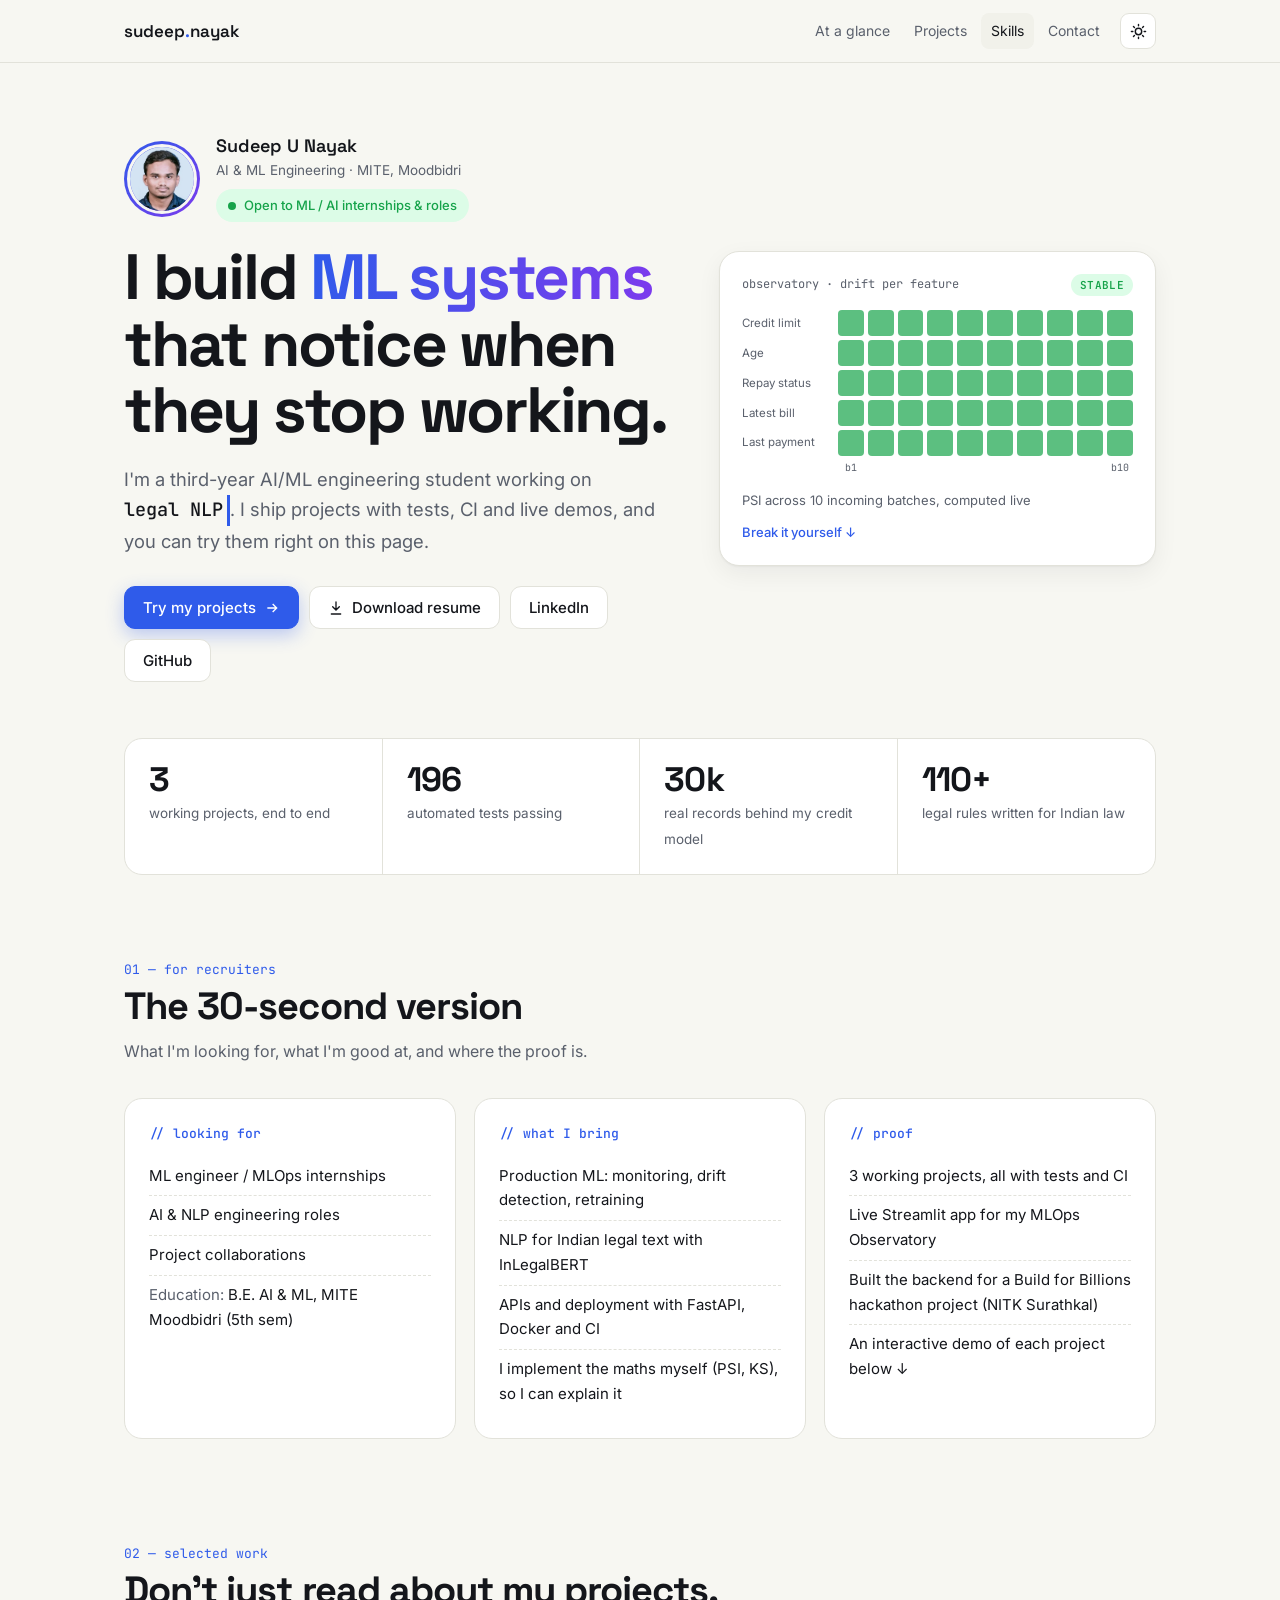
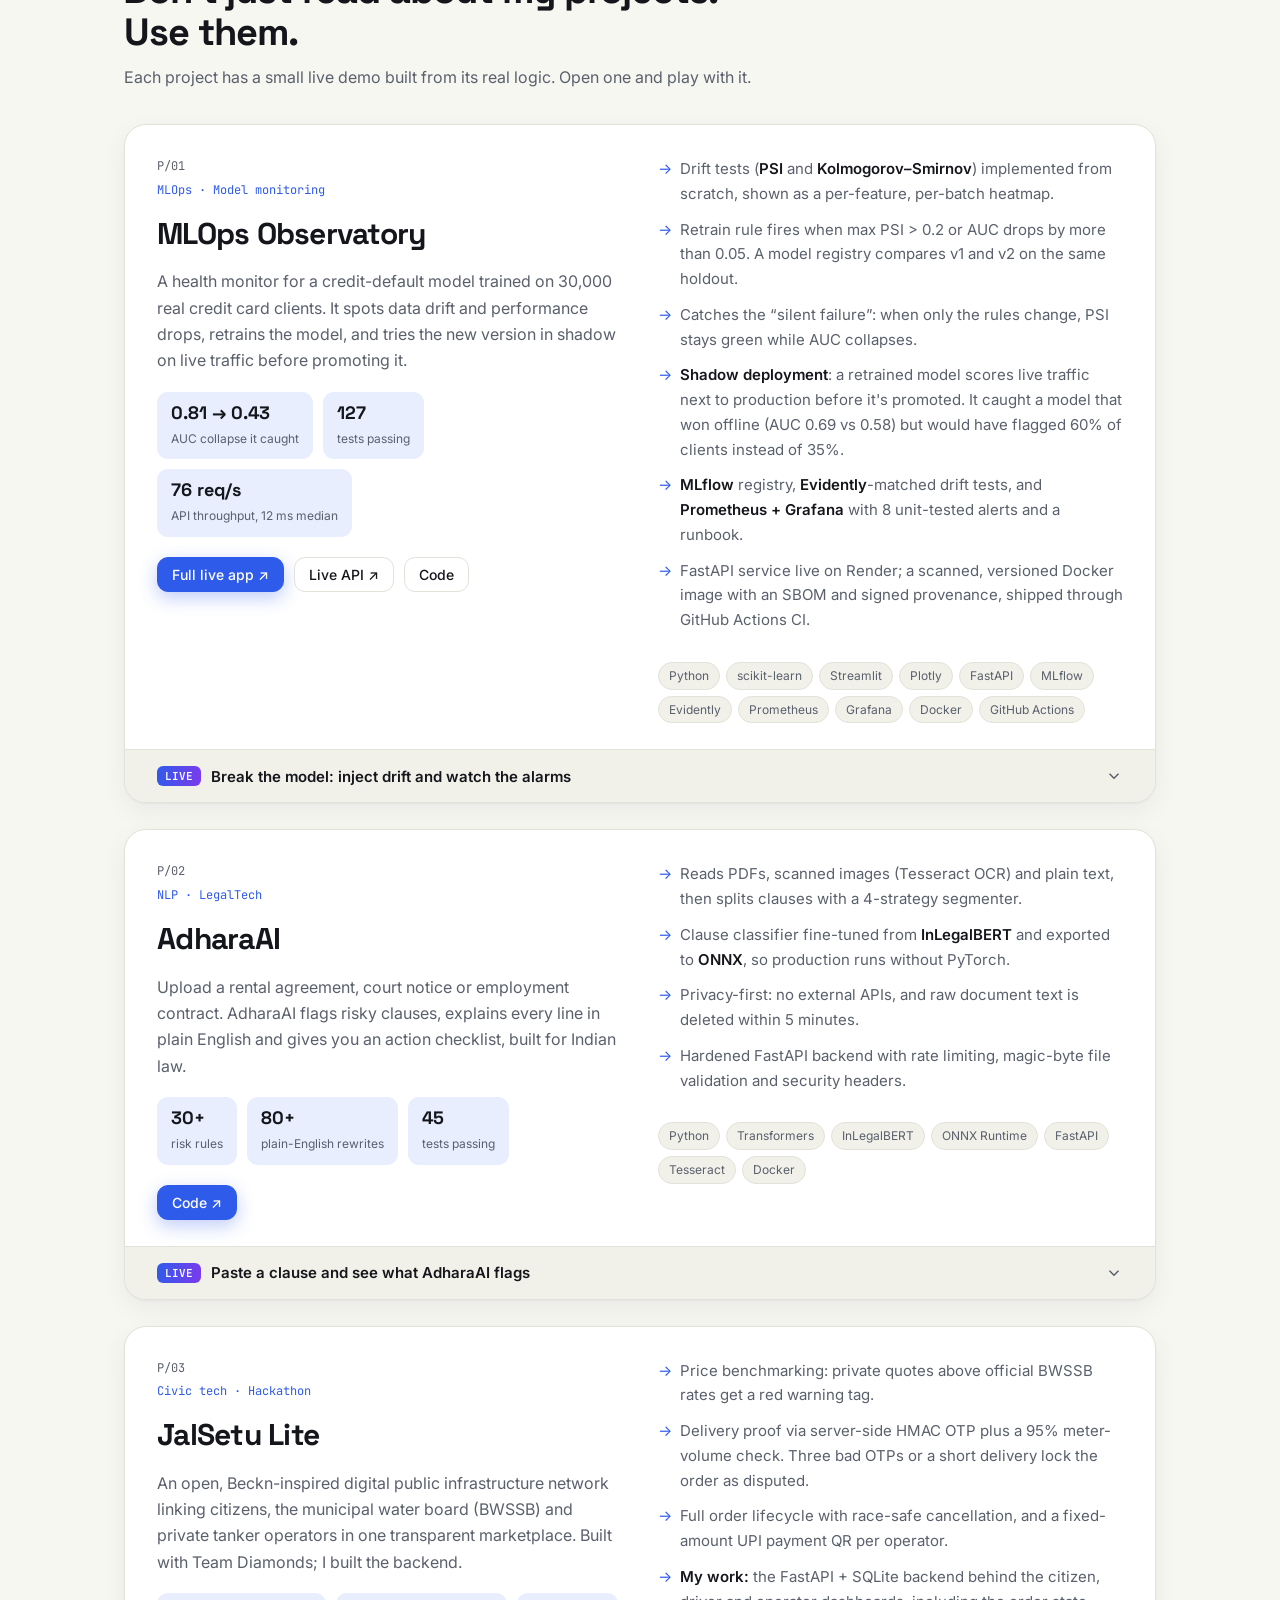
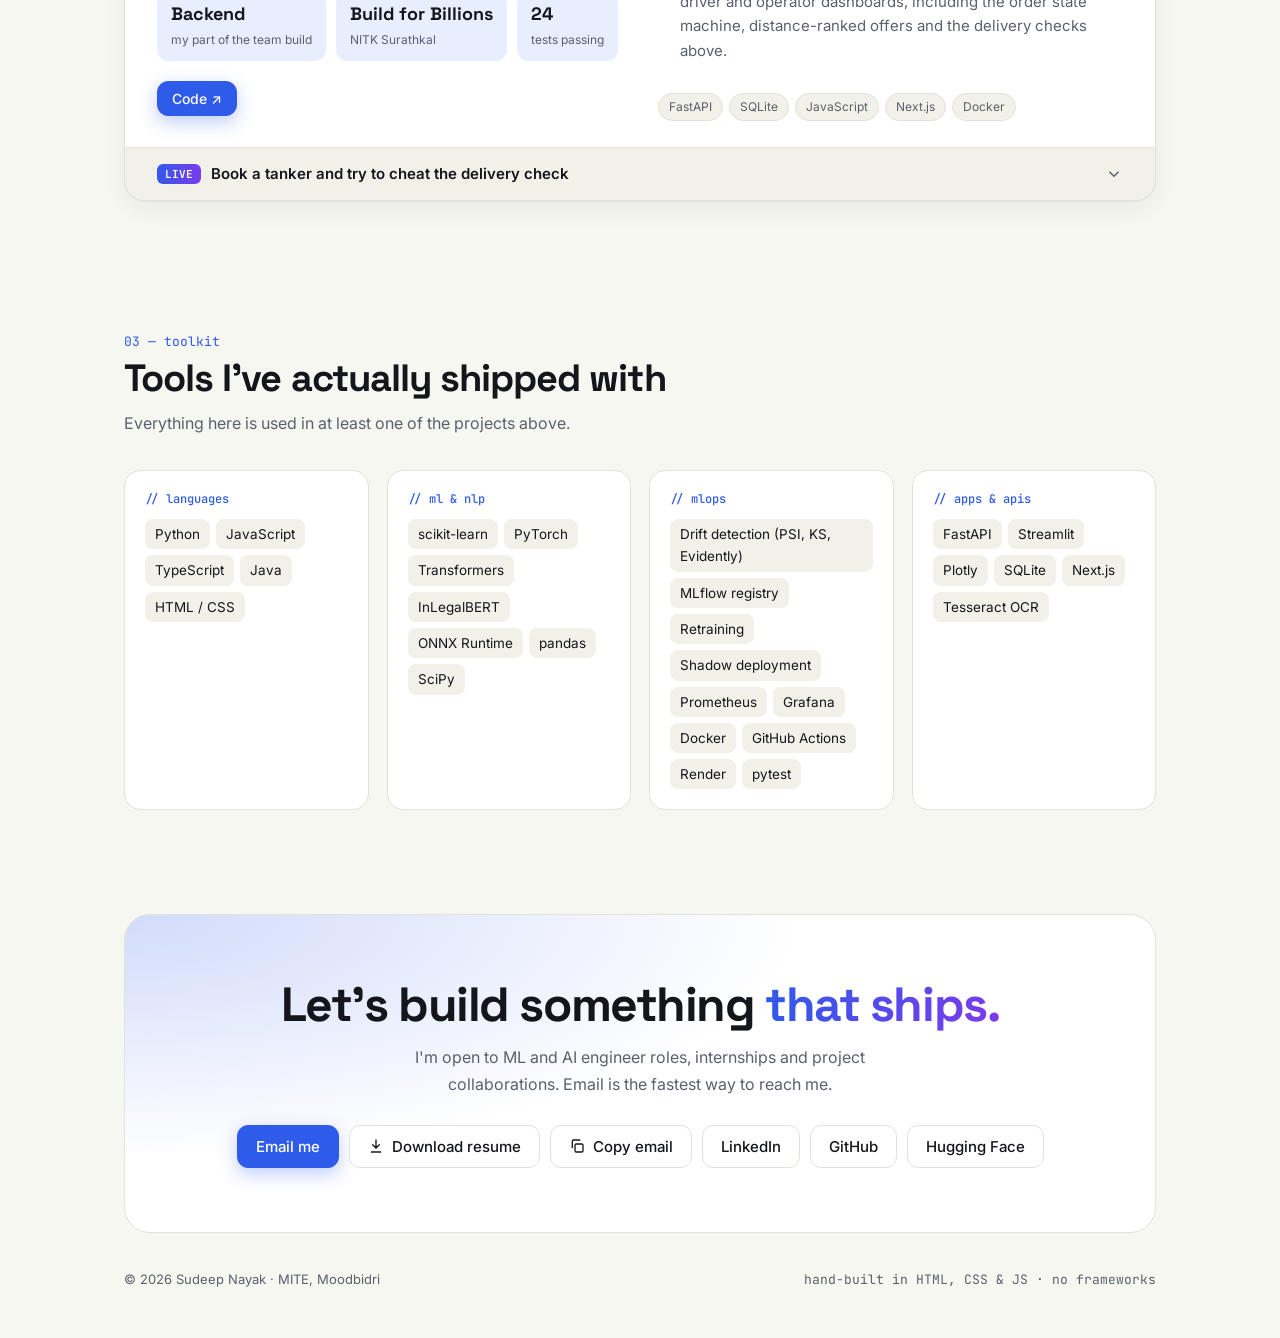
==== commit faebba1b: "Hero: total tests across projects is now 196 (127 + 45 + 24) Co-Authored-By: Claude Opus 5.5 <norepl" ====
--- a/index.html
+++ b/index.html
@@ -327,7 +327,7 @@
 
     <div class="stats reveal" aria-label="Key numbers">
       <div><b data-count="3">3</b><span>working projects, end to end</span></div>
-      <div><b data-count="132">132</b><span>automated tests passing</span></div>
+      <div><b data-count="196">196</b><span>automated tests passing</span></div>
       <div><b data-count="30000" data-fmt="k">30k</b><span>real records behind my credit model</span></div>
       <div><b data-count="110" data-suffix="+">110+</b><span>legal rules written for Indian law</span></div>
     </div>
